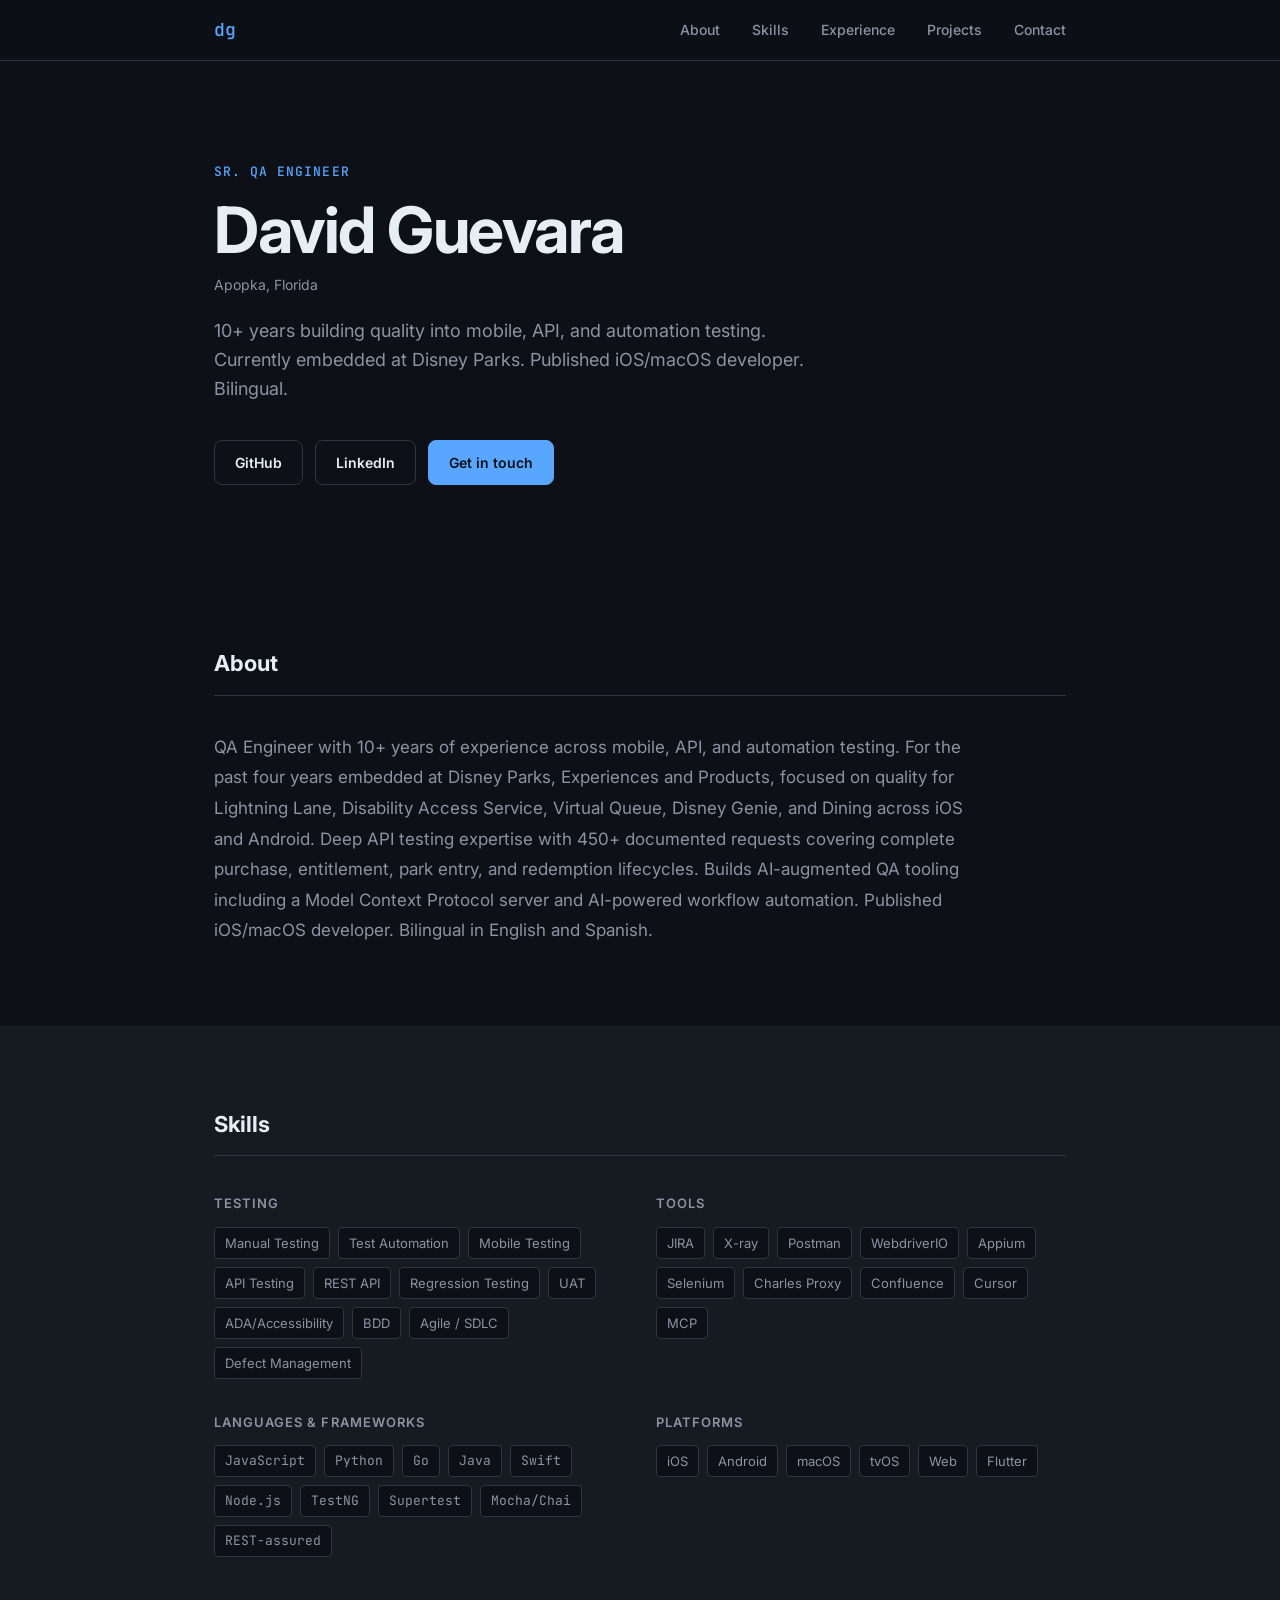
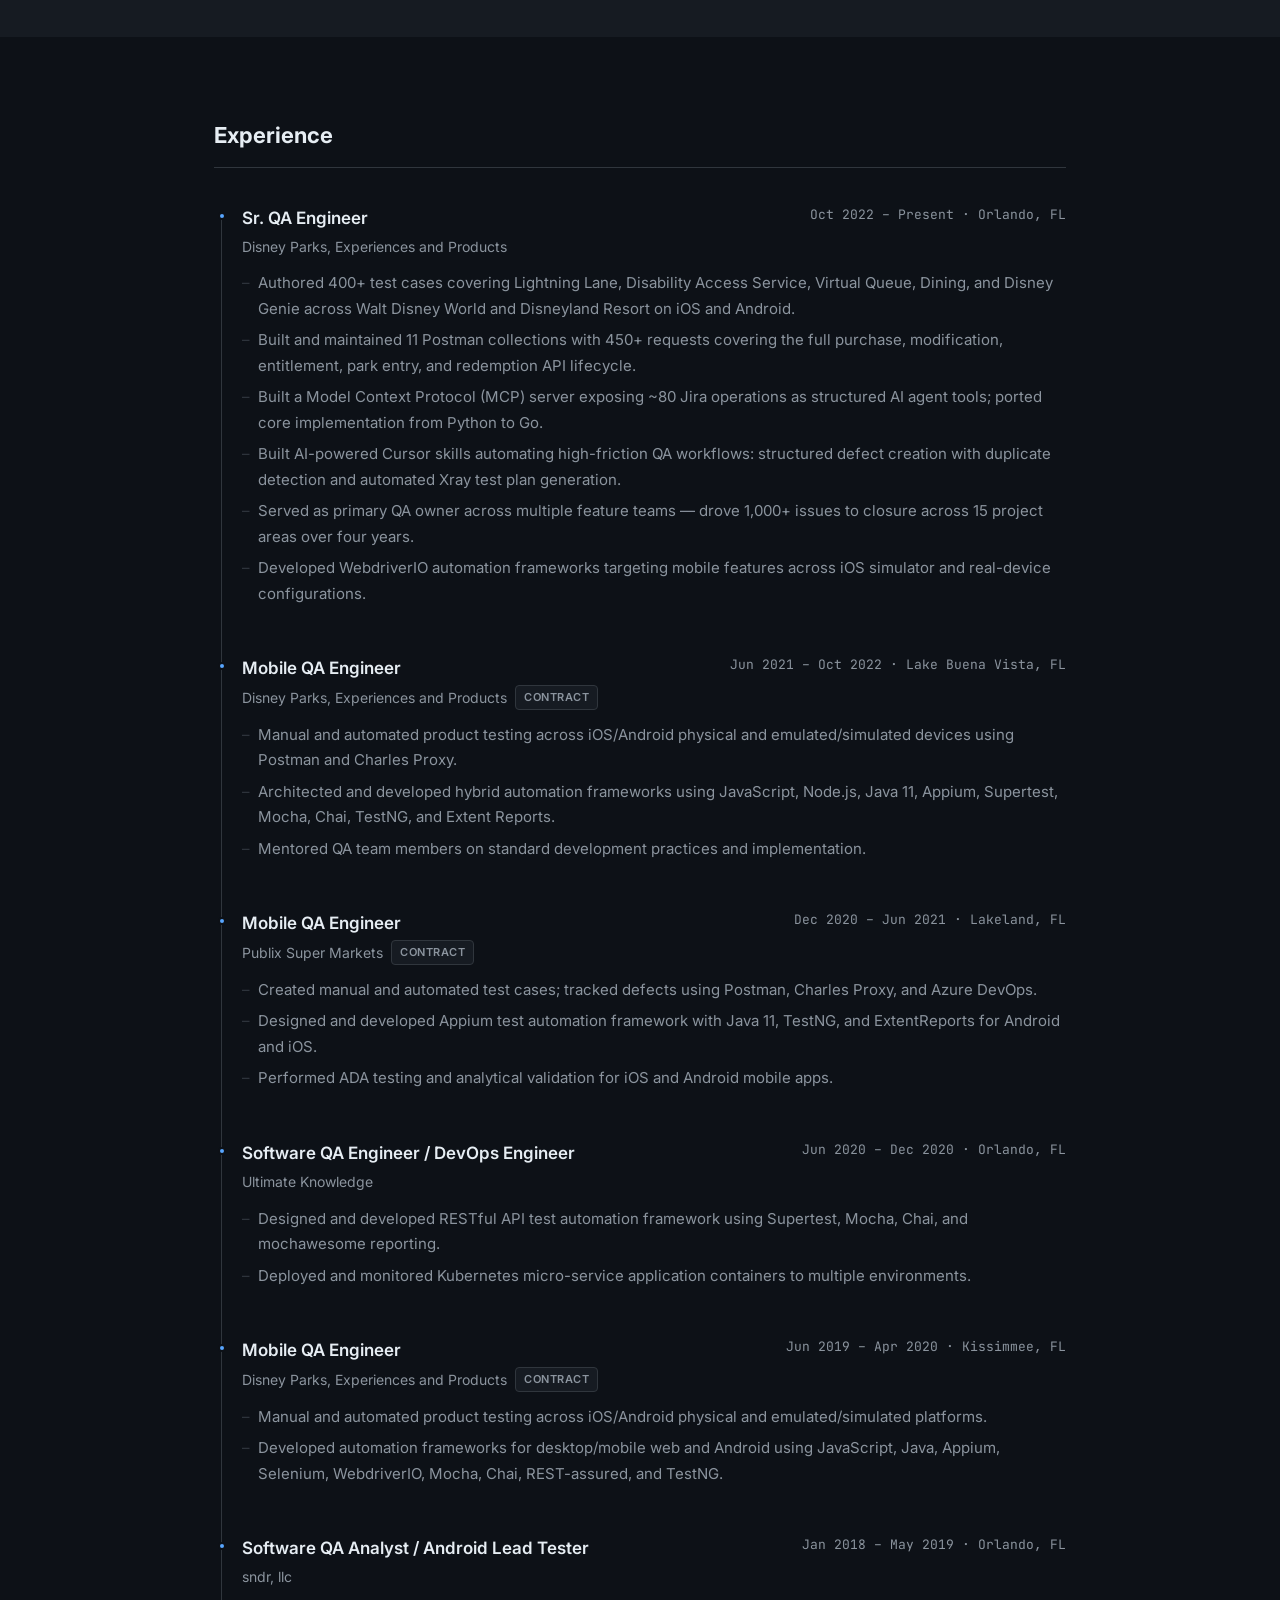
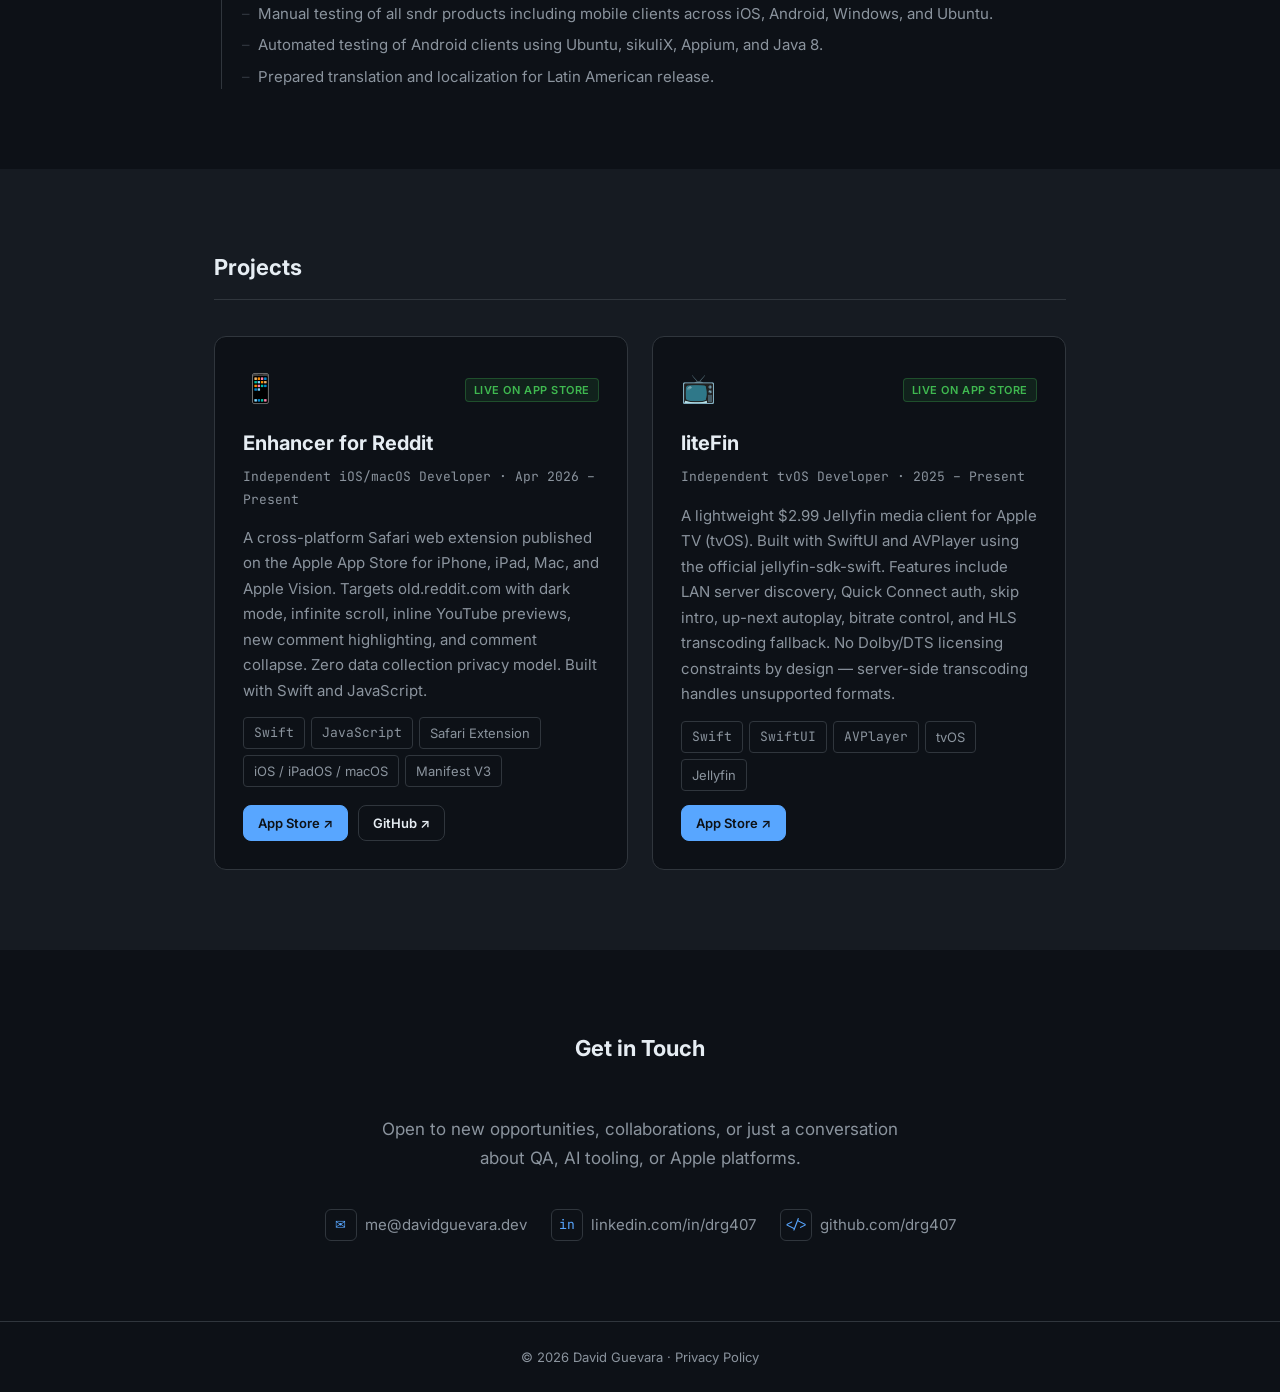
==== index.html @ bcb2e2a1 "Update liteFin to live; add App Store link liteFin approved by Apple — badge changed to green, App S" ====
<!DOCTYPE html>
<html lang="en">
<head>
  <meta charset="UTF-8" />
  <meta name="viewport" content="width=device-width, initial-scale=1.0" />
  <meta name="description" content="David Guevara — Sr. QA Engineer. 10+ years in mobile, API, and automation testing. Orlando, FL." />
  <title>David Guevara</title>
  <link rel="preconnect" href="https://fonts.googleapis.com" />
  <link rel="preconnect" href="https://fonts.gstatic.com" crossorigin />
  <link href="https://fonts.googleapis.com/css2?family=Inter:wght@400;500;600;700&family=JetBrains+Mono:wght@400;500&display=swap" rel="stylesheet" />
  <link rel="icon" type="image/svg+xml" href="favicon.svg" />
  <link rel="stylesheet" href="css/style.css" />
</head>
<body>

<!-- NAV -->
<header class="nav" id="nav">
  <div class="nav-inner container">
    <a href="#hero" class="nav-logo">dg</a>
    <nav class="nav-links" id="nav-links">
      <a href="#about">About</a>
      <a href="#skills">Skills</a>
      <a href="#experience">Experience</a>
      <a href="#projects">Projects</a>
      <a href="#contact">Contact</a>
    </nav>
    <button class="nav-toggle" id="nav-toggle" aria-label="Toggle menu">
      <span></span><span></span><span></span>
    </button>
  </div>
</header>

<!-- HERO -->
<section class="hero" id="hero">
  <div class="container hero-inner">
    <p class="hero-eyebrow mono">Sr. QA Engineer</p>
    <h1 class="hero-name">David Guevara</h1>
    <p class="hero-location">Apopka, Florida</p>
    <p class="hero-tagline">10+ years building quality into mobile, API, and automation testing.<br>Currently embedded at Disney Parks. Published iOS/macOS developer. Bilingual.</p>
    <div class="hero-links">
      <a href="https://github.com/drg407" target="_blank" rel="noopener" class="btn btn-outline">GitHub</a>
      <a href="https://linkedin.com/in/drg407" target="_blank" rel="noopener" class="btn btn-outline">LinkedIn</a>
      <a href="mailto:me@davidguevara.dev" class="btn btn-accent">Get in touch</a>
    </div>
  </div>
</section>

<!-- ABOUT -->
<section class="section" id="about">
  <div class="container">
    <h2 class="section-title">About</h2>
    <p class="about-text">QA Engineer with 10+ years of experience across mobile, API, and automation testing. For the past four years embedded at Disney Parks, Experiences and Products, focused on quality for Lightning Lane, Disability Access Service, Virtual Queue, Disney Genie, and Dining across iOS and Android. Deep API testing expertise with 450+ documented requests covering complete purchase, entitlement, park entry, and redemption lifecycles. Builds AI-augmented QA tooling including a Model Context Protocol server and AI-powered workflow automation. Published iOS/macOS developer. Bilingual in English and Spanish.</p>
  </div>
</section>

<!-- SKILLS -->
<section class="section section-alt" id="skills">
  <div class="container">
    <h2 class="section-title">Skills</h2>
    <div class="skills-grid">

      <div class="skill-group">
        <h3 class="skill-group-title">Testing</h3>
        <div class="tags">
          <span class="tag">Manual Testing</span>
          <span class="tag">Test Automation</span>
          <span class="tag">Mobile Testing</span>
          <span class="tag">API Testing</span>
          <span class="tag">REST API</span>
          <span class="tag">Regression Testing</span>
          <span class="tag">UAT</span>
          <span class="tag">ADA/Accessibility</span>
          <span class="tag">BDD</span>
          <span class="tag">Agile / SDLC</span>
          <span class="tag">Defect Management</span>
        </div>
      </div>

      <div class="skill-group">
        <h3 class="skill-group-title">Tools</h3>
        <div class="tags">
          <span class="tag">JIRA</span>
          <span class="tag">X-ray</span>
          <span class="tag">Postman</span>
          <span class="tag">WebdriverIO</span>
          <span class="tag">Appium</span>
          <span class="tag">Selenium</span>
          <span class="tag">Charles Proxy</span>
          <span class="tag">Confluence</span>
          <span class="tag">Cursor</span>
          <span class="tag">MCP</span>
        </div>
      </div>

      <div class="skill-group">
        <h3 class="skill-group-title">Languages &amp; Frameworks</h3>
        <div class="tags">
          <span class="tag mono">JavaScript</span>
          <span class="tag mono">Python</span>
          <span class="tag mono">Go</span>
          <span class="tag mono">Java</span>
          <span class="tag mono">Swift</span>
          <span class="tag mono">Node.js</span>
          <span class="tag mono">TestNG</span>
          <span class="tag mono">Supertest</span>
          <span class="tag mono">Mocha/Chai</span>
          <span class="tag mono">REST-assured</span>
        </div>
      </div>

      <div class="skill-group">
        <h3 class="skill-group-title">Platforms</h3>
        <div class="tags">
          <span class="tag">iOS</span>
          <span class="tag">Android</span>
          <span class="tag">macOS</span>
          <span class="tag">tvOS</span>
          <span class="tag">Web</span>
          <span class="tag">Flutter</span>
        </div>
      </div>

    </div>
  </div>
</section>

<!-- EXPERIENCE -->
<section class="section" id="experience">
  <div class="container">
    <h2 class="section-title">Experience</h2>
    <div class="timeline">

      <div class="timeline-item">
        <div class="timeline-dot"></div>
        <div class="timeline-content">
          <div class="timeline-header">
            <div>
              <h3 class="job-title">Sr. QA Engineer</h3>
              <p class="job-company">Disney Parks, Experiences and Products</p>
            </div>
            <span class="job-meta">Oct 2022 – Present · Orlando, FL</span>
          </div>
          <ul class="job-bullets">
            <li>Authored 400+ test cases covering Lightning Lane, Disability Access Service, Virtual Queue, Dining, and Disney Genie across Walt Disney World and Disneyland Resort on iOS and Android.</li>
            <li>Built and maintained 11 Postman collections with 450+ requests covering the full purchase, modification, entitlement, park entry, and redemption API lifecycle.</li>
            <li>Built a Model Context Protocol (MCP) server exposing ~80 Jira operations as structured AI agent tools; ported core implementation from Python to Go.</li>
            <li>Built AI-powered Cursor skills automating high-friction QA workflows: structured defect creation with duplicate detection and automated Xray test plan generation.</li>
            <li>Served as primary QA owner across multiple feature teams — drove 1,000+ issues to closure across 15 project areas over four years.</li>
            <li>Developed WebdriverIO automation frameworks targeting mobile features across iOS simulator and real-device configurations.</li>
          </ul>
        </div>
      </div>

      <div class="timeline-item">
        <div class="timeline-dot"></div>
        <div class="timeline-content">
          <div class="timeline-header">
            <div>
              <h3 class="job-title">Mobile QA Engineer</h3>
              <p class="job-company">Disney Parks, Experiences and Products <span class="badge">Contract</span></p>
            </div>
            <span class="job-meta">Jun 2021 – Oct 2022 · Lake Buena Vista, FL</span>
          </div>
          <ul class="job-bullets">
            <li>Manual and automated product testing across iOS/Android physical and emulated/simulated devices using Postman and Charles Proxy.</li>
            <li>Architected and developed hybrid automation frameworks using JavaScript, Node.js, Java 11, Appium, Supertest, Mocha, Chai, TestNG, and Extent Reports.</li>
            <li>Mentored QA team members on standard development practices and implementation.</li>
          </ul>
        </div>
      </div>

      <div class="timeline-item">
        <div class="timeline-dot"></div>
        <div class="timeline-content">
          <div class="timeline-header">
            <div>
              <h3 class="job-title">Mobile QA Engineer</h3>
              <p class="job-company">Publix Super Markets <span class="badge">Contract</span></p>
            </div>
            <span class="job-meta">Dec 2020 – Jun 2021 · Lakeland, FL</span>
          </div>
          <ul class="job-bullets">
            <li>Created manual and automated test cases; tracked defects using Postman, Charles Proxy, and Azure DevOps.</li>
            <li>Designed and developed Appium test automation framework with Java 11, TestNG, and ExtentReports for Android and iOS.</li>
            <li>Performed ADA testing and analytical validation for iOS and Android mobile apps.</li>
          </ul>
        </div>
      </div>

      <div class="timeline-item">
        <div class="timeline-dot"></div>
        <div class="timeline-content">
          <div class="timeline-header">
            <div>
              <h3 class="job-title">Software QA Engineer / DevOps Engineer</h3>
              <p class="job-company">Ultimate Knowledge</p>
            </div>
            <span class="job-meta">Jun 2020 – Dec 2020 · Orlando, FL</span>
          </div>
          <ul class="job-bullets">
            <li>Designed and developed RESTful API test automation framework using Supertest, Mocha, Chai, and mochawesome reporting.</li>
            <li>Deployed and monitored Kubernetes micro-service application containers to multiple environments.</li>
          </ul>
        </div>
      </div>

      <div class="timeline-item">
        <div class="timeline-dot"></div>
        <div class="timeline-content">
          <div class="timeline-header">
            <div>
              <h3 class="job-title">Mobile QA Engineer</h3>
              <p class="job-company">Disney Parks, Experiences and Products <span class="badge">Contract</span></p>
            </div>
            <span class="job-meta">Jun 2019 – Apr 2020 · Kissimmee, FL</span>
          </div>
          <ul class="job-bullets">
            <li>Manual and automated product testing across iOS/Android physical and emulated/simulated platforms.</li>
            <li>Developed automation frameworks for desktop/mobile web and Android using JavaScript, Java, Appium, Selenium, WebdriverIO, Mocha, Chai, REST-assured, and TestNG.</li>
          </ul>
        </div>
      </div>

      <div class="timeline-item">
        <div class="timeline-dot"></div>
        <div class="timeline-content">
          <div class="timeline-header">
            <div>
              <h3 class="job-title">Software QA Analyst / Android Lead Tester</h3>
              <p class="job-company">sndr, llc</p>
            </div>
            <span class="job-meta">Jan 2018 – May 2019 · Orlando, FL</span>
          </div>
          <ul class="job-bullets">
            <li>Manual testing of all sndr products including mobile clients across iOS, Android, Windows, and Ubuntu.</li>
            <li>Automated testing of Android clients using Ubuntu, sikuliX, Appium, and Java 8.</li>
            <li>Prepared translation and localization for Latin American release.</li>
          </ul>
        </div>
      </div>

    </div>
  </div>
</section>

<!-- PROJECTS -->
<section class="section section-alt" id="projects">
  <div class="container">
    <h2 class="section-title">Projects</h2>
    <div class="projects-grid">

      <div class="project-card">
        <div class="project-card-header">
          <div class="project-icon">📱</div>
          <div class="project-badges">
            <span class="badge badge-green">Live on App Store</span>
          </div>
        </div>
        <h3 class="project-title">Enhancer for Reddit</h3>
        <p class="project-subtitle">Independent iOS/macOS Developer · Apr 2026 – Present</p>
        <p class="project-desc">A cross-platform Safari web extension published on the Apple App Store for iPhone, iPad, Mac, and Apple Vision. Targets old.reddit.com with dark mode, infinite scroll, inline YouTube previews, new comment highlighting, and comment collapse. Zero data collection privacy model. Built with Swift and JavaScript.</p>
        <div class="project-tags">
          <span class="tag mono">Swift</span>
          <span class="tag mono">JavaScript</span>
          <span class="tag">Safari Extension</span>
          <span class="tag">iOS / iPadOS / macOS</span>
          <span class="tag">Manifest V3</span>
        </div>
        <div class="project-links">
          <a href="https://apps.apple.com/us/app/enhancer-for-reddit/id6763678868" target="_blank" rel="noopener" class="btn btn-sm btn-accent">App Store ↗</a>
          <a href="https://github.com/drg407" target="_blank" rel="noopener" class="btn btn-sm btn-outline">GitHub ↗</a>
        </div>
      </div>

      <div class="project-card">
        <div class="project-card-header">
          <div class="project-icon">📺</div>
          <div class="project-badges">
            <span class="badge badge-green">Live on App Store</span>
          </div>
        </div>
        <h3 class="project-title">liteFin</h3>
        <p class="project-subtitle">Independent tvOS Developer · 2025 – Present</p>
        <p class="project-desc">A lightweight $2.99 Jellyfin media client for Apple TV (tvOS). Built with SwiftUI and AVPlayer using the official jellyfin-sdk-swift. Features include LAN server discovery, Quick Connect auth, skip intro, up-next autoplay, bitrate control, and HLS transcoding fallback. No Dolby/DTS licensing constraints by design — server-side transcoding handles unsupported formats.</p>
        <div class="project-tags">
          <span class="tag mono">Swift</span>
          <span class="tag mono">SwiftUI</span>
          <span class="tag mono">AVPlayer</span>
          <span class="tag">tvOS</span>
          <span class="tag">Jellyfin</span>
        </div>
        <div class="project-links">
          <a href="https://apps.apple.com/app/litefin/id6777851924" target="_blank" rel="noopener" class="btn btn-sm btn-accent">App Store ↗</a>
        </div>
      </div>

    </div>
  </div>
</section>

<!-- CONTACT -->
<section class="section" id="contact">
  <div class="container contact-inner">
    <h2 class="section-title">Get in Touch</h2>
    <p class="contact-text">Open to new opportunities, collaborations, or just a conversation about QA, AI tooling, or Apple platforms.</p>
    <div class="contact-links">
      <a href="mailto:me@davidguevara.dev" class="contact-link">
        <span class="contact-icon">✉</span> me@davidguevara.dev
      </a>
      <a href="https://linkedin.com/in/drg407" target="_blank" rel="noopener" class="contact-link">
        <span class="contact-icon">in</span> linkedin.com/in/drg407
      </a>
      <a href="https://github.com/drg407" target="_blank" rel="noopener" class="contact-link">
        <span class="contact-icon">&lt;/&gt;</span> github.com/drg407
      </a>
    </div>
  </div>
</section>

<!-- FOOTER -->
<footer class="footer">
  <div class="container">
    <p class="footer-text">© 2026 David Guevara · <a href="/enhancerforreddit/privacy/">Privacy Policy</a></p>
  </div>
</footer>

<script src="js/main.js"></script>
</body>
</html>
---- css/style.css ----
*, *::before, *::after { box-sizing: border-box; margin: 0; padding: 0; }

:root {
  --bg: #0d1117;
  --surface: #161b22;
  --border: #30363d;
  --text: #e6edf3;
  --text-muted: #8b949e;
  --accent: #58a6ff;
  --accent-green: #3fb950;
  --accent-yellow: #d29922;
  --radius: 8px;
  --max-w: 900px;
}

html { scroll-behavior: smooth; }

body {
  background: var(--bg);
  color: var(--text);
  font-family: 'Inter', system-ui, sans-serif;
  font-size: 16px;
  line-height: 1.7;
  -webkit-font-smoothing: antialiased;
}

.mono { font-family: 'JetBrains Mono', ui-monospace, monospace; }

.container {
  max-width: var(--max-w);
  margin: 0 auto;
  padding: 0 24px;
}

/* NAV */
.nav {
  position: sticky;
  top: 0;
  z-index: 100;
  background: rgba(13, 17, 23, 0.85);
  backdrop-filter: blur(12px);
  -webkit-backdrop-filter: blur(12px);
  border-bottom: 1px solid var(--border);
}
.nav-inner {
  display: flex;
  align-items: center;
  justify-content: space-between;
  height: 60px;
}
.nav-logo {
  font-family: 'JetBrains Mono', monospace;
  font-size: 18px;
  font-weight: 500;
  color: var(--accent);
  text-decoration: none;
  letter-spacing: -0.5px;
}
.nav-links {
  display: flex;
  gap: 32px;
}
.nav-links a {
  color: var(--text-muted);
  text-decoration: none;
  font-size: 14px;
  font-weight: 500;
  transition: color 0.2s;
}
.nav-links a:hover,
.nav-links a.active { color: var(--text); }
.nav-toggle {
  display: none;
  flex-direction: column;
  gap: 5px;
  background: none;
  border: none;
  cursor: pointer;
  padding: 4px;
}
.nav-toggle span {
  display: block;
  width: 22px;
  height: 2px;
  background: var(--text-muted);
  border-radius: 2px;
  transition: background 0.2s;
}
.nav-toggle:hover span { background: var(--text); }

/* HERO */
.hero { padding: 100px 0 80px; }
.hero-eyebrow {
  font-size: 13px;
  color: var(--accent);
  font-weight: 500;
  letter-spacing: 0.08em;
  text-transform: uppercase;
  margin-bottom: 12px;
}
.hero-name {
  font-size: clamp(40px, 7vw, 64px);
  font-weight: 700;
  line-height: 1.1;
  letter-spacing: -1.5px;
  color: var(--text);
  margin-bottom: 8px;
}
.hero-location {
  font-size: 14px;
  color: var(--text-muted);
  margin-bottom: 20px;
}
.hero-tagline {
  font-size: 18px;
  color: var(--text-muted);
  max-width: 600px;
  margin-bottom: 36px;
  line-height: 1.6;
}
.hero-links {
  display: flex;
  gap: 12px;
  flex-wrap: wrap;
}

/* BUTTONS */
.btn {
  display: inline-block;
  padding: 10px 20px;
  border-radius: var(--radius);
  font-size: 14px;
  font-weight: 600;
  text-decoration: none;
  cursor: pointer;
  transition: all 0.2s;
  border: 1px solid transparent;
}
.btn-outline {
  border-color: var(--border);
  color: var(--text);
  background: transparent;
}
.btn-outline:hover {
  border-color: var(--text-muted);
  background: var(--surface);
}
.btn-accent {
  background: var(--accent);
  color: #0d1117;
  border-color: var(--accent);
}
.btn-accent:hover { opacity: 0.85; }
.btn-sm { padding: 6px 14px; font-size: 13px; }
.btn-disabled {
  border-color: var(--border);
  color: var(--text-muted);
  background: transparent;
  cursor: default;
  opacity: 0.6;
}

/* SECTIONS */
.section { padding: 80px 0; }
.section-alt { background: var(--surface); }
.section-title {
  font-size: 22px;
  font-weight: 700;
  color: var(--text);
  margin-bottom: 36px;
  padding-bottom: 12px;
  border-bottom: 1px solid var(--border);
}

/* ABOUT */
.about-text {
  font-size: 17px;
  color: var(--text-muted);
  max-width: 760px;
  line-height: 1.8;
}

/* SKILLS */
.skills-grid {
  display: grid;
  grid-template-columns: repeat(auto-fit, minmax(280px, 1fr));
  gap: 32px;
}
.skill-group-title {
  font-size: 13px;
  font-weight: 600;
  color: var(--text-muted);
  text-transform: uppercase;
  letter-spacing: 0.08em;
  margin-bottom: 12px;
}
.tags { display: flex; flex-wrap: wrap; gap: 8px; }
.tag {
  display: inline-block;
  padding: 4px 10px;
  border-radius: 4px;
  background: var(--surface);
  border: 1px solid var(--border);
  color: var(--text-muted);
  font-size: 13px;
}
.section-alt .tag { background: var(--bg); }

/* TIMELINE */
.timeline {
  position: relative;
  padding-left: 28px;
}
.timeline::before {
  content: '';
  position: absolute;
  left: 7px;
  top: 8px;
  bottom: 0;
  width: 1px;
  background: var(--border);
}
.timeline-item {
  position: relative;
  padding-bottom: 48px;
}
.timeline-item:last-child { padding-bottom: 0; }
.timeline-dot {
  position: absolute;
  left: -24px;
  top: 8px;
  width: 8px;
  height: 8px;
  border-radius: 50%;
  background: var(--accent);
  border: 2px solid var(--bg);
}
.timeline-header {
  display: flex;
  justify-content: space-between;
  align-items: flex-start;
  gap: 16px;
  margin-bottom: 12px;
  flex-wrap: wrap;
}
.job-title {
  font-size: 17px;
  font-weight: 600;
  color: var(--text);
  margin-bottom: 2px;
}
.job-company {
  font-size: 14px;
  color: var(--text-muted);
  display: flex;
  align-items: center;
  gap: 8px;
  flex-wrap: wrap;
}
.job-meta {
  font-size: 13px;
  color: var(--text-muted);
  white-space: nowrap;
  font-family: 'JetBrains Mono', monospace;
  flex-shrink: 0;
}
.job-bullets {
  list-style: none;
  padding: 0;
  display: flex;
  flex-direction: column;
  gap: 6px;
}
.job-bullets li {
  font-size: 15px;
  color: var(--text-muted);
  padding-left: 16px;
  position: relative;
}
.job-bullets li::before {
  content: '–';
  position: absolute;
  left: 0;
  color: var(--border);
}

/* BADGE */
.badge {
  display: inline-block;
  padding: 2px 8px;
  border-radius: 4px;
  font-size: 11px;
  font-weight: 600;
  text-transform: uppercase;
  letter-spacing: 0.05em;
  background: var(--surface);
  border: 1px solid var(--border);
  color: var(--text-muted);
}
.badge-green {
  background: rgba(63, 185, 80, 0.1);
  border-color: rgba(63, 185, 80, 0.3);
  color: var(--accent-green);
}
.badge-yellow {
  background: rgba(210, 153, 34, 0.1);
  border-color: rgba(210, 153, 34, 0.3);
  color: var(--accent-yellow);
}

/* PROJECTS */
.projects-grid {
  display: grid;
  grid-template-columns: repeat(auto-fit, minmax(340px, 1fr));
  gap: 24px;
}
.project-card {
  background: var(--bg);
  border: 1px solid var(--border);
  border-radius: 12px;
  padding: 28px;
  display: flex;
  flex-direction: column;
  gap: 14px;
  transition: border-color 0.2s;
}
.project-card:hover { border-color: var(--accent); }
.project-card-header {
  display: flex;
  align-items: center;
  justify-content: space-between;
}
.project-icon { font-size: 28px; }
.project-title {
  font-size: 20px;
  font-weight: 700;
  color: var(--text);
}
.project-subtitle {
  font-size: 13px;
  color: var(--text-muted);
  font-family: 'JetBrains Mono', monospace;
  margin-top: -8px;
}
.project-desc {
  font-size: 15px;
  color: var(--text-muted);
  line-height: 1.7;
}
.project-tags { display: flex; flex-wrap: wrap; gap: 6px; }
.project-links { display: flex; gap: 10px; margin-top: auto; }

/* CONTACT */
.contact-inner { text-align: center; }
.contact-inner .section-title { border-bottom: none; }
.contact-text {
  font-size: 17px;
  color: var(--text-muted);
  max-width: 520px;
  margin: 0 auto 36px;
}
.contact-links {
  display: flex;
  flex-wrap: wrap;
  justify-content: center;
  gap: 24px;
}
.contact-link {
  display: flex;
  align-items: center;
  gap: 8px;
  font-size: 15px;
  color: var(--text-muted);
  text-decoration: none;
  transition: color 0.2s;
}
.contact-link:hover { color: var(--text); }
.contact-icon {
  display: inline-flex;
  align-items: center;
  justify-content: center;
  width: 32px;
  height: 32px;
  border-radius: 6px;
  border: 1px solid var(--border);
  font-size: 13px;
  font-family: 'JetBrains Mono', monospace;
  color: var(--accent);
}

/* FOOTER */
.footer {
  padding: 24px 0;
  border-top: 1px solid var(--border);
}
.footer-text {
  font-size: 13px;
  color: var(--text-muted);
  text-align: center;
}
.footer-text a {
  color: var(--text-muted);
  text-decoration: none;
}
.footer-text a:hover { color: var(--text); }

/* RESPONSIVE */
@media (max-width: 640px) {
  .nav-links { display: none; }
  .nav-links.open {
    display: flex;
    flex-direction: column;
    position: absolute;
    top: 60px;
    left: 0;
    right: 0;
    background: var(--surface);
    border-bottom: 1px solid var(--border);
    padding: 20px 24px;
    gap: 20px;
  }
  .nav-toggle { display: flex; }
  .hero { padding: 60px 0 50px; }
  .hero-tagline { font-size: 16px; }
  .timeline-header { flex-direction: column; gap: 4px; }
  .job-meta { white-space: normal; }
  .projects-grid { grid-template-columns: 1fr; }
  .skills-grid { grid-template-columns: 1fr; }
}
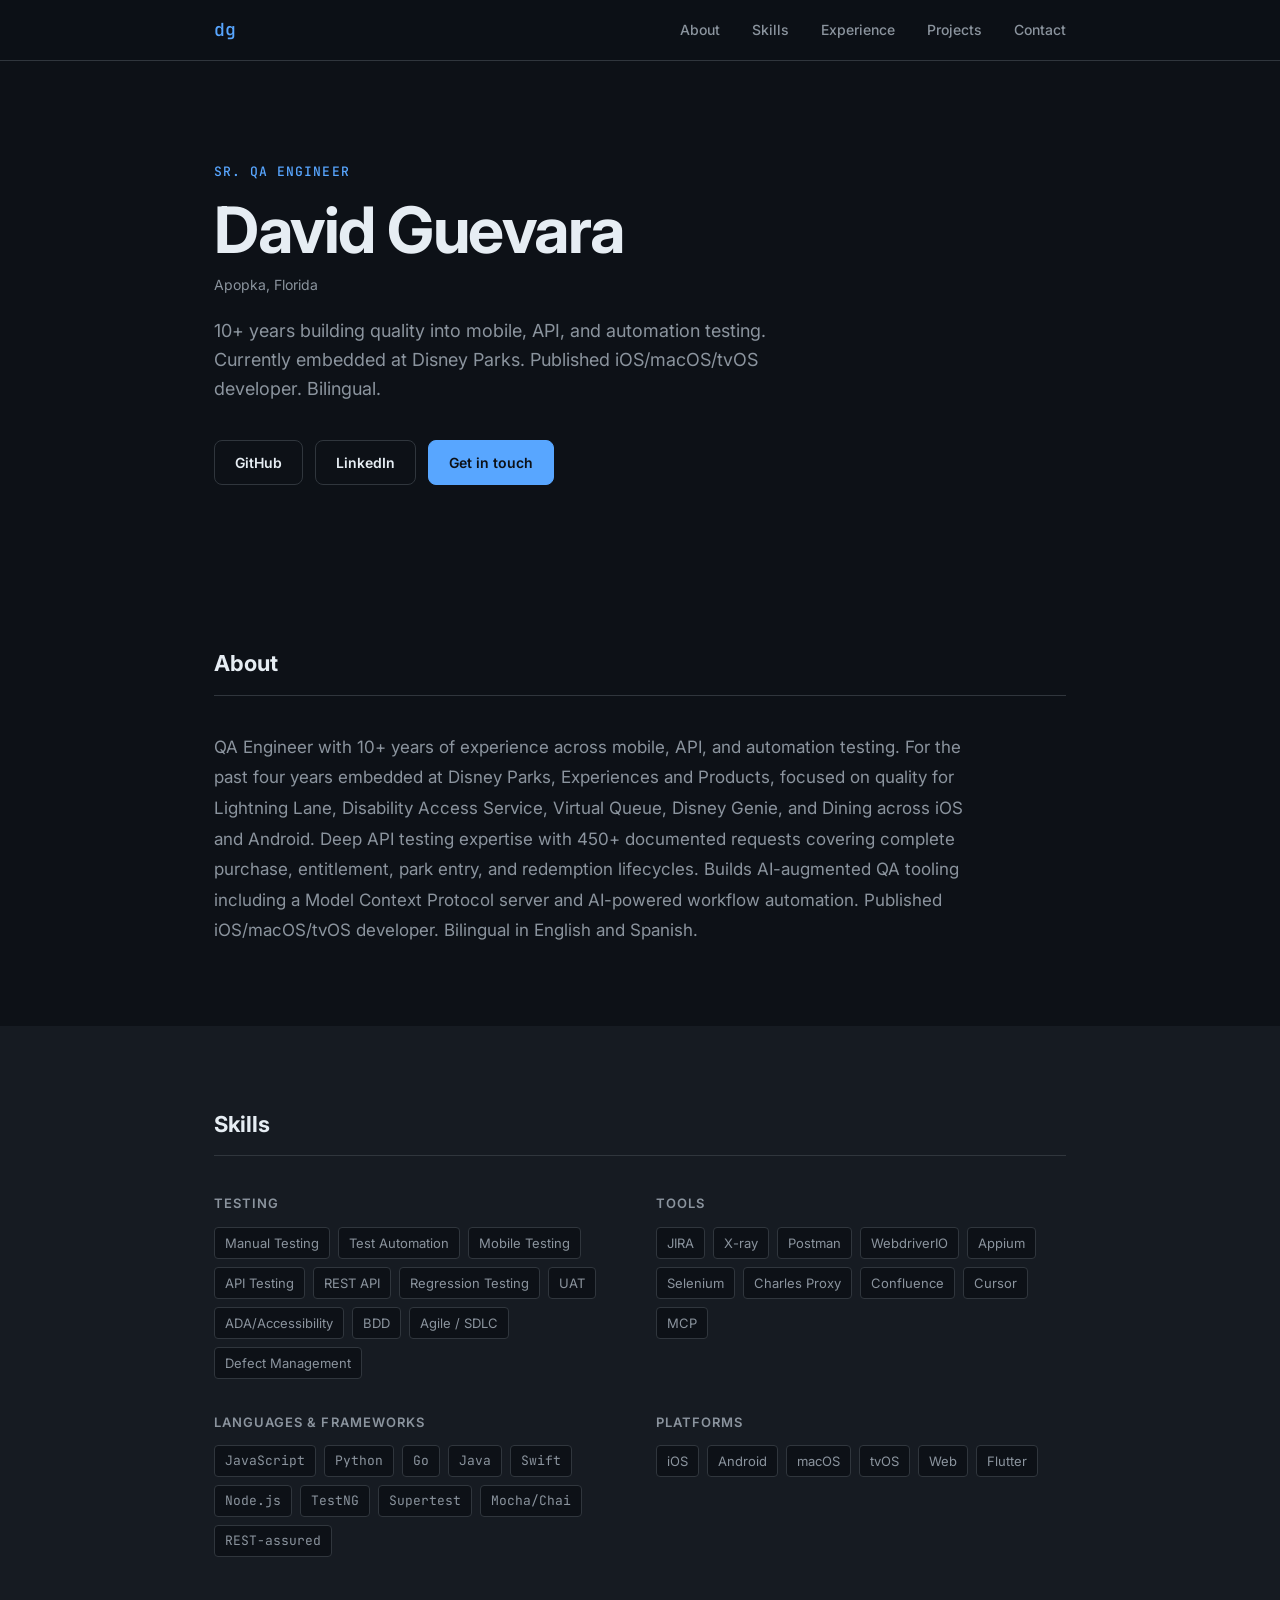
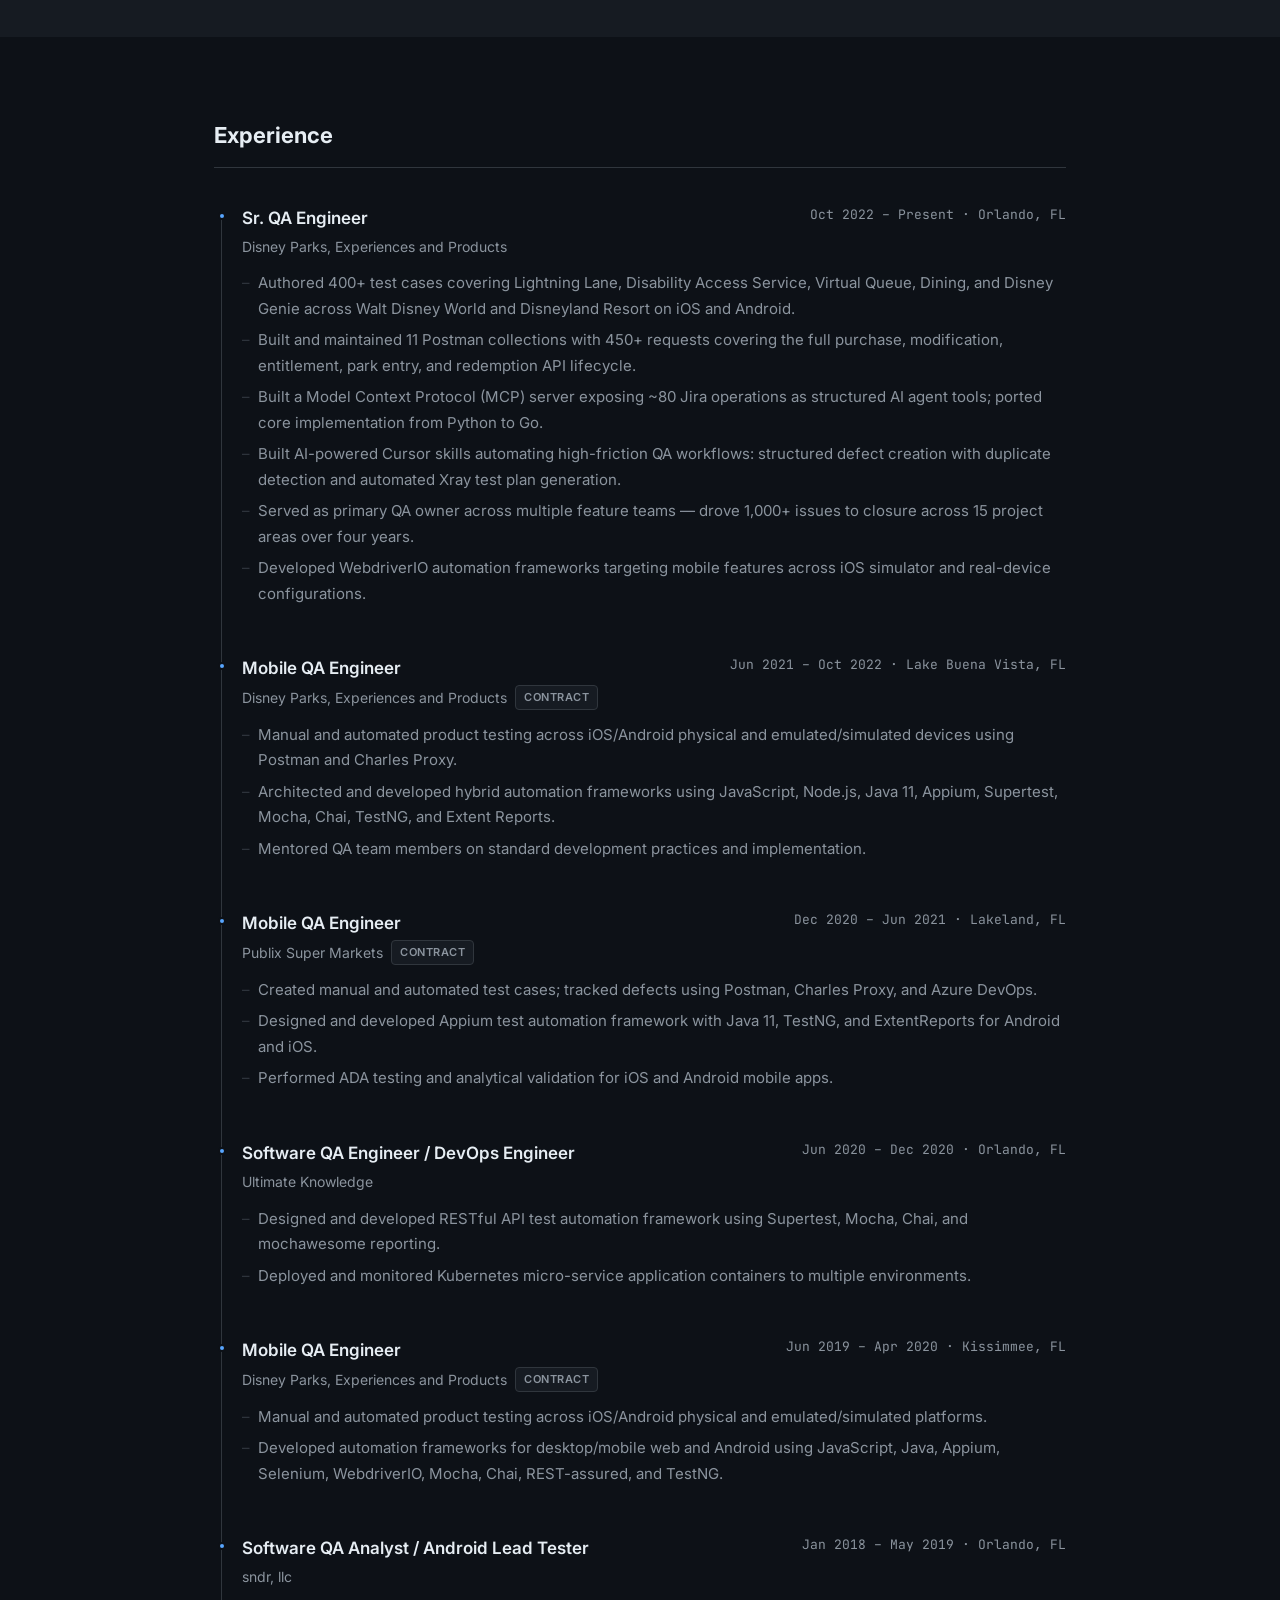
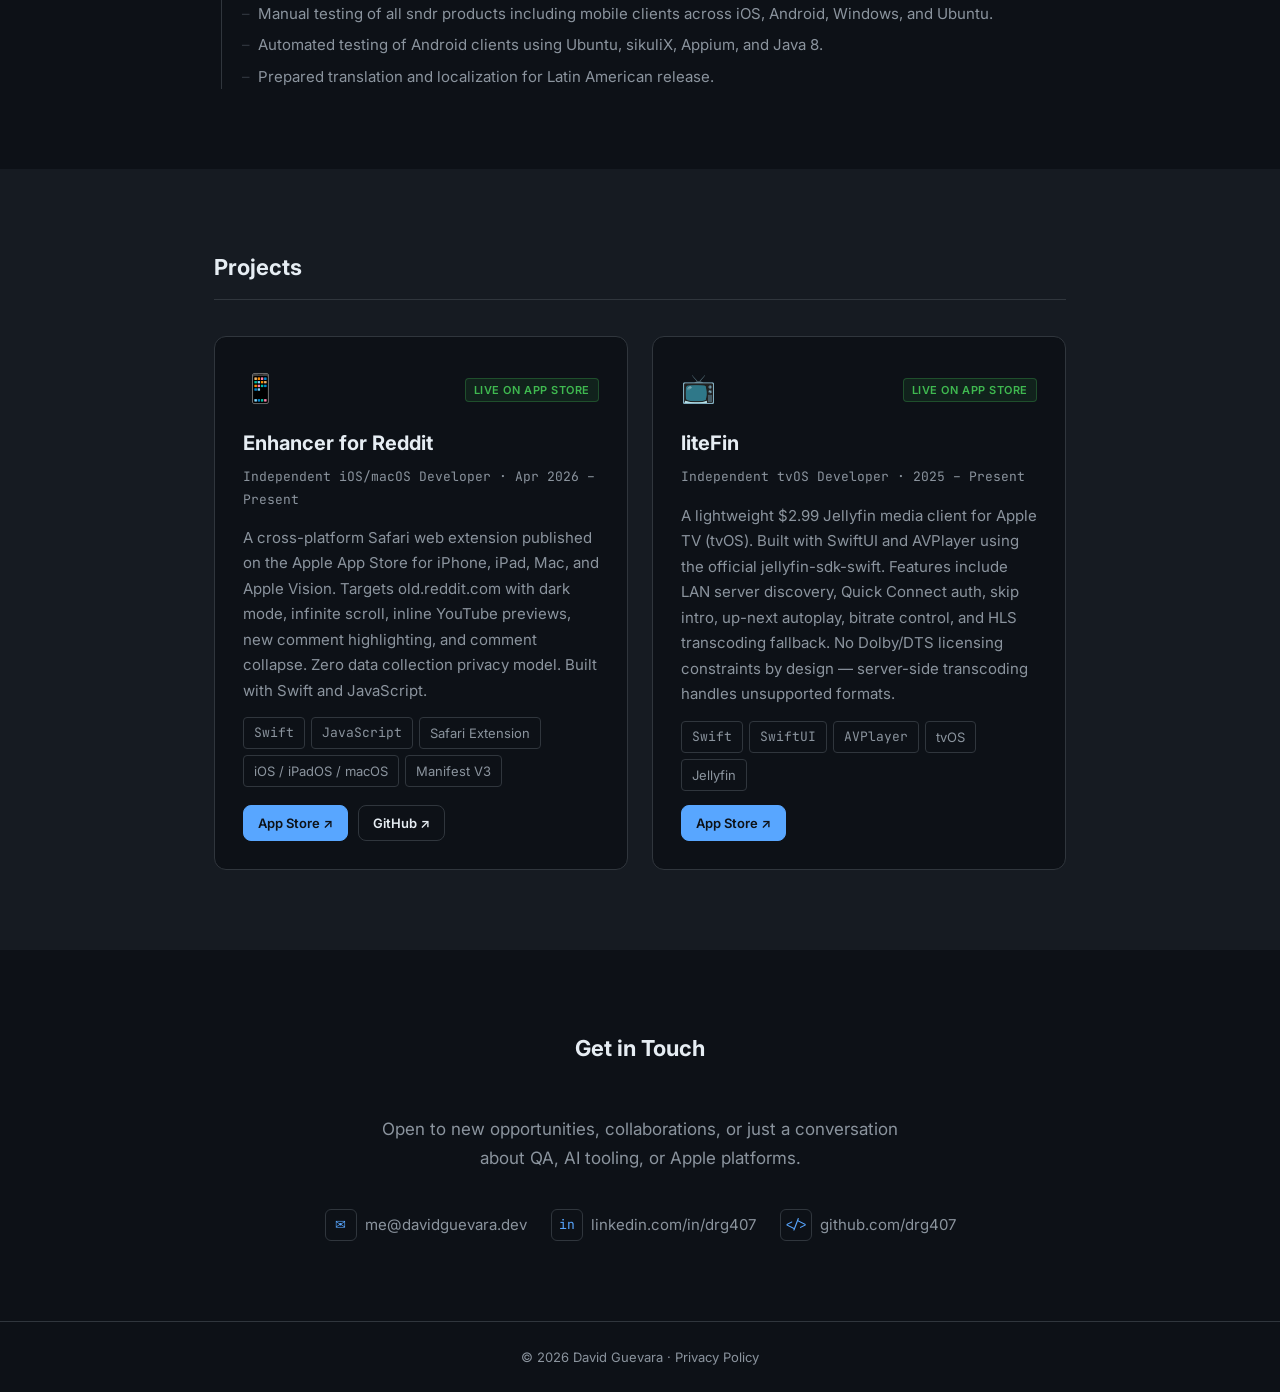
==== commit 21ba79e1: "Add tvOS to published platforms blurb Co-Authored-By: Claude Sonnet 4.6 <noreply@anthropic.com>" ====
--- a/index.html
+++ b/index.html
@@ -36,7 +36,7 @@
     <p class="hero-eyebrow mono">Sr. QA Engineer</p>
     <h1 class="hero-name">David Guevara</h1>
     <p class="hero-location">Apopka, Florida</p>
-    <p class="hero-tagline">10+ years building quality into mobile, API, and automation testing.<br>Currently embedded at Disney Parks. Published iOS/macOS developer. Bilingual.</p>
+    <p class="hero-tagline">10+ years building quality into mobile, API, and automation testing.<br>Currently embedded at Disney Parks. Published iOS/macOS/tvOS developer. Bilingual.</p>
     <div class="hero-links">
       <a href="https://github.com/drg407" target="_blank" rel="noopener" class="btn btn-outline">GitHub</a>
       <a href="https://linkedin.com/in/drg407" target="_blank" rel="noopener" class="btn btn-outline">LinkedIn</a>
@@ -49,7 +49,7 @@
 <section class="section" id="about">
   <div class="container">
     <h2 class="section-title">About</h2>
-    <p class="about-text">QA Engineer with 10+ years of experience across mobile, API, and automation testing. For the past four years embedded at Disney Parks, Experiences and Products, focused on quality for Lightning Lane, Disability Access Service, Virtual Queue, Disney Genie, and Dining across iOS and Android. Deep API testing expertise with 450+ documented requests covering complete purchase, entitlement, park entry, and redemption lifecycles. Builds AI-augmented QA tooling including a Model Context Protocol server and AI-powered workflow automation. Published iOS/macOS developer. Bilingual in English and Spanish.</p>
+    <p class="about-text">QA Engineer with 10+ years of experience across mobile, API, and automation testing. For the past four years embedded at Disney Parks, Experiences and Products, focused on quality for Lightning Lane, Disability Access Service, Virtual Queue, Disney Genie, and Dining across iOS and Android. Deep API testing expertise with 450+ documented requests covering complete purchase, entitlement, park entry, and redemption lifecycles. Builds AI-augmented QA tooling including a Model Context Protocol server and AI-powered workflow automation. Published iOS/macOS/tvOS developer. Bilingual in English and Spanish.</p>
   </div>
 </section>
 
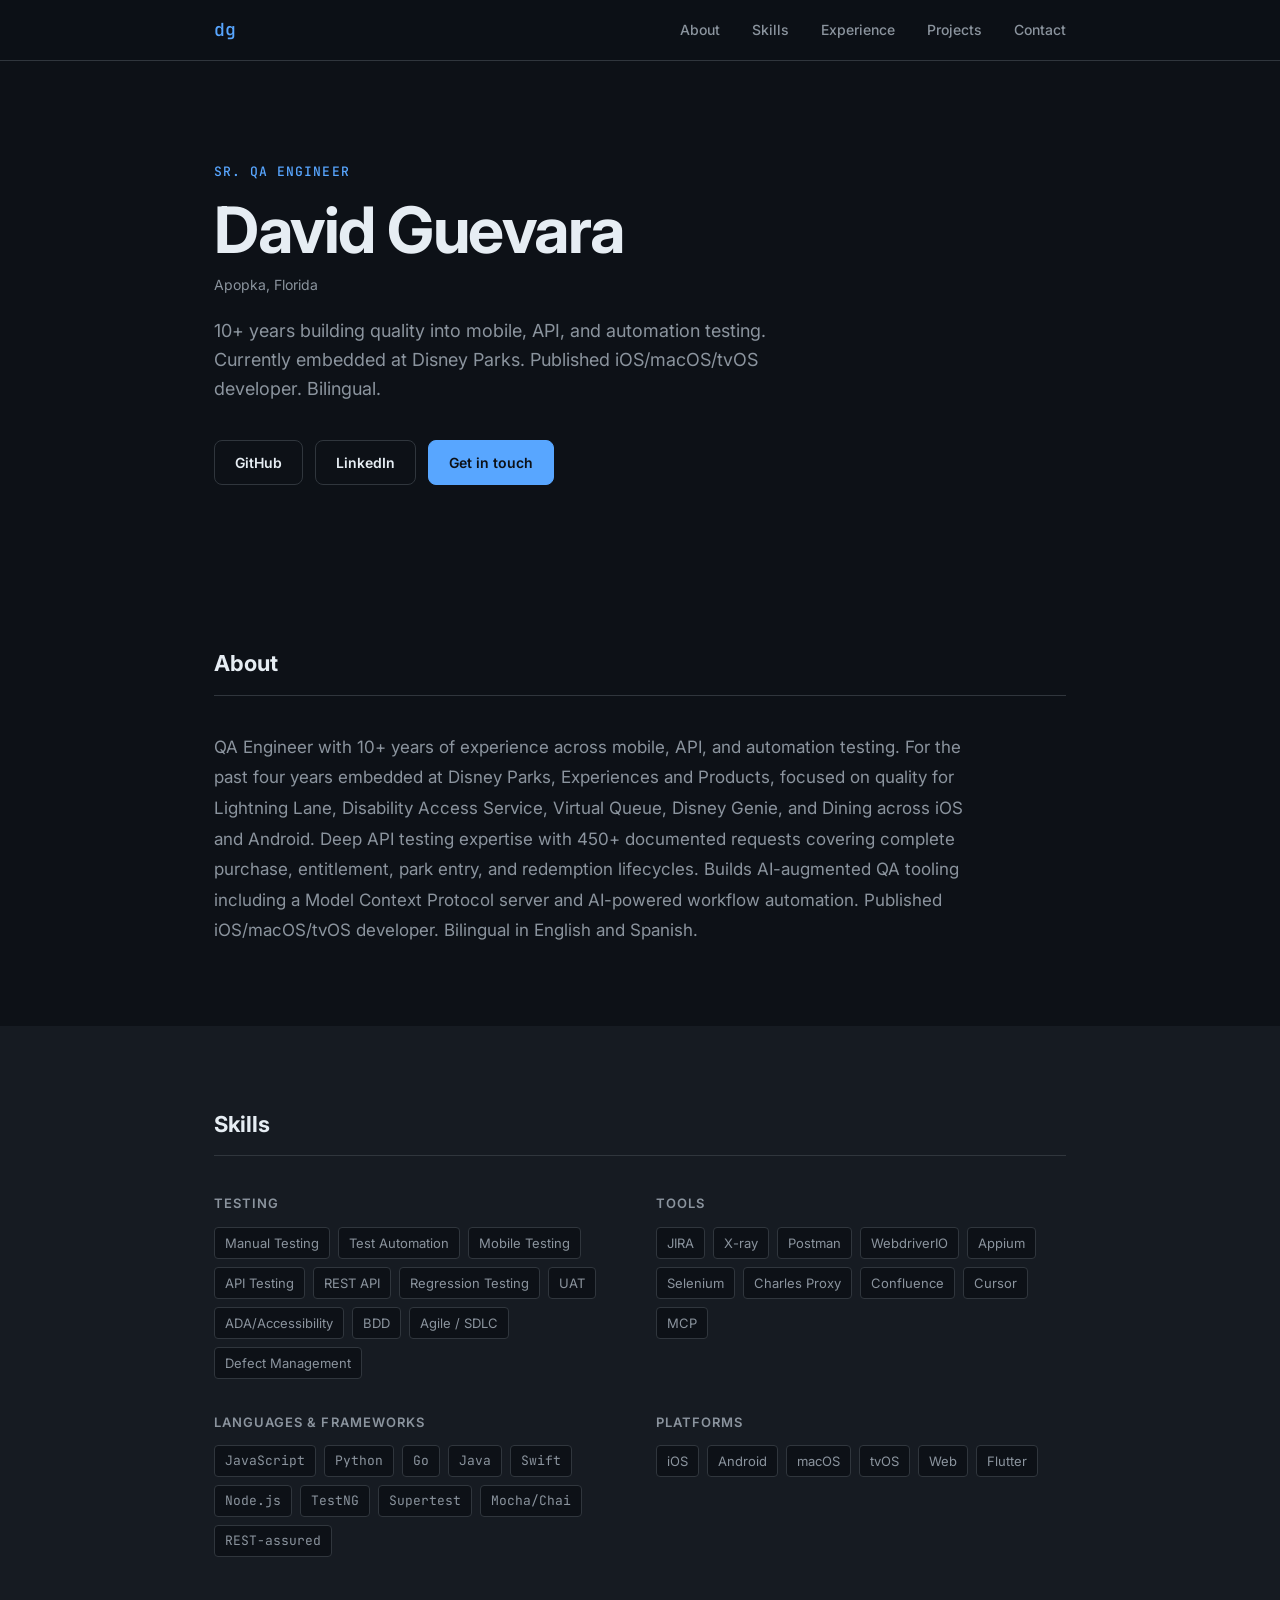
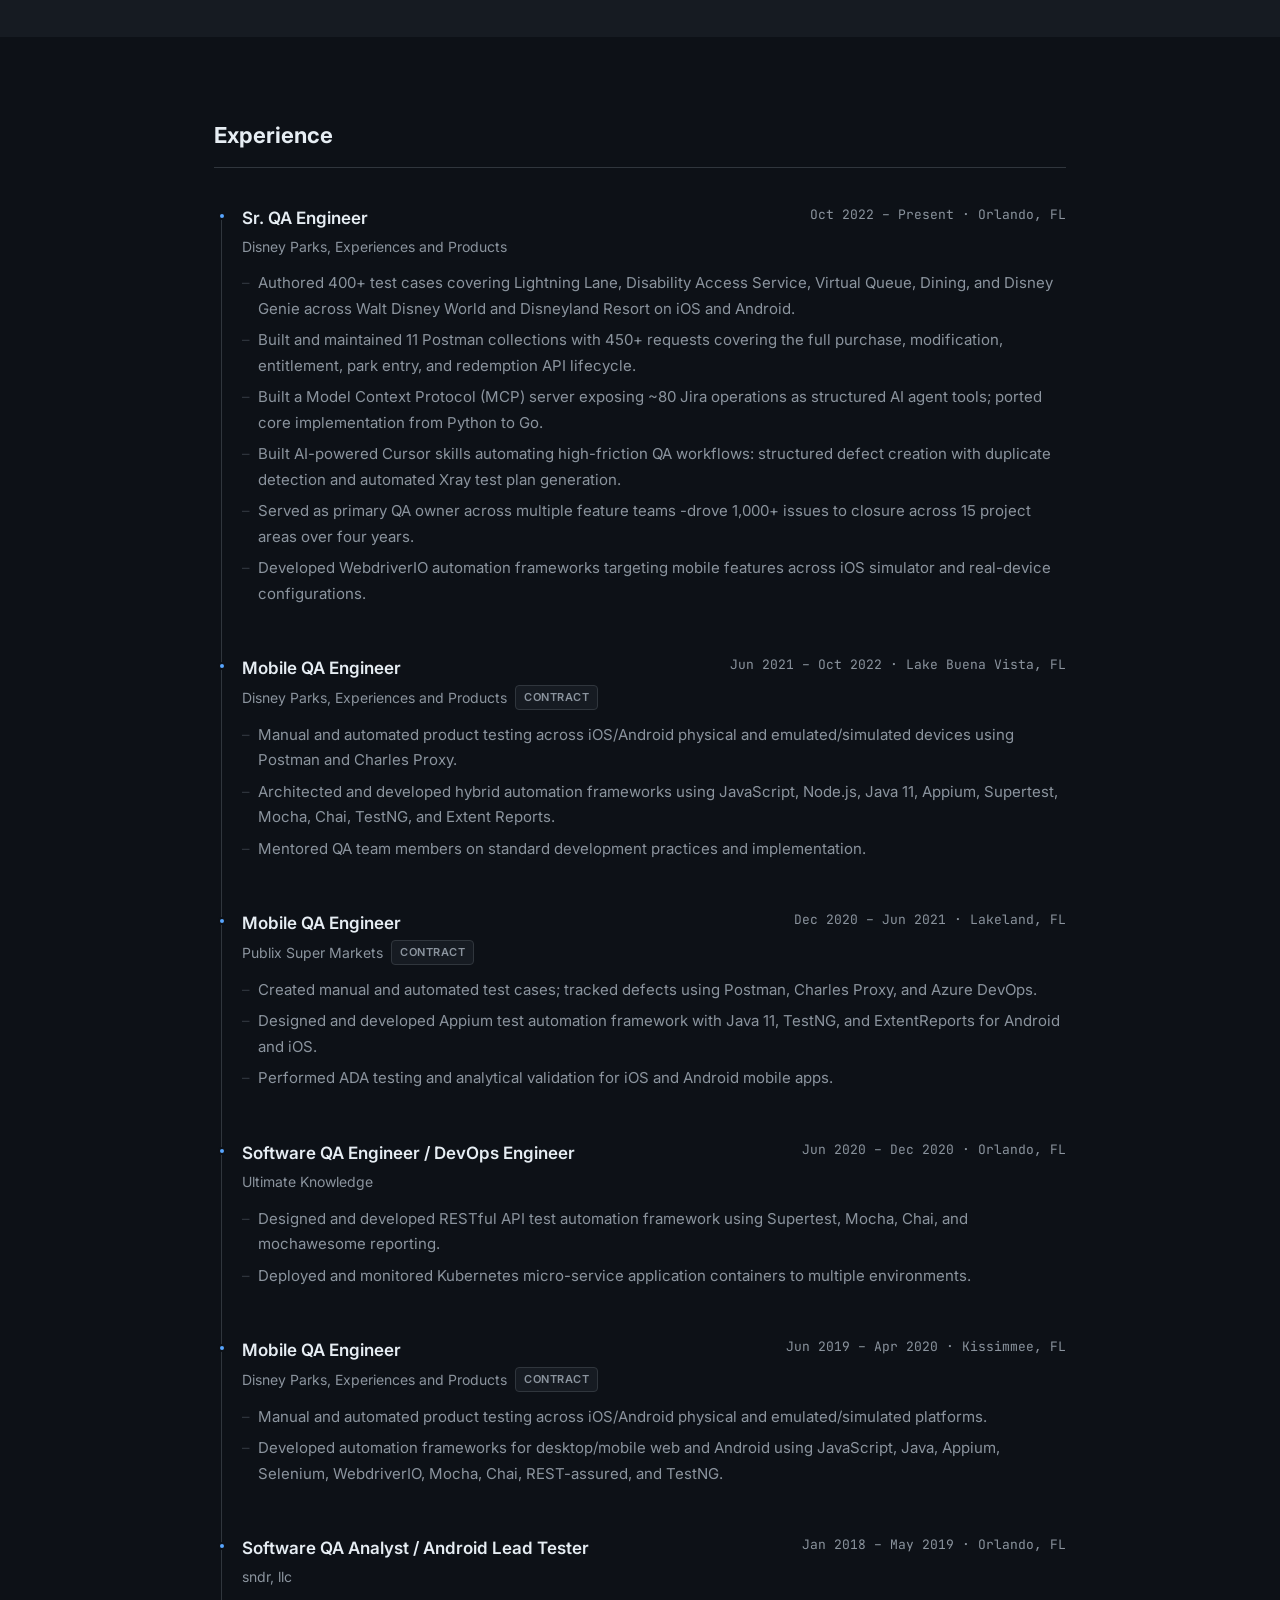
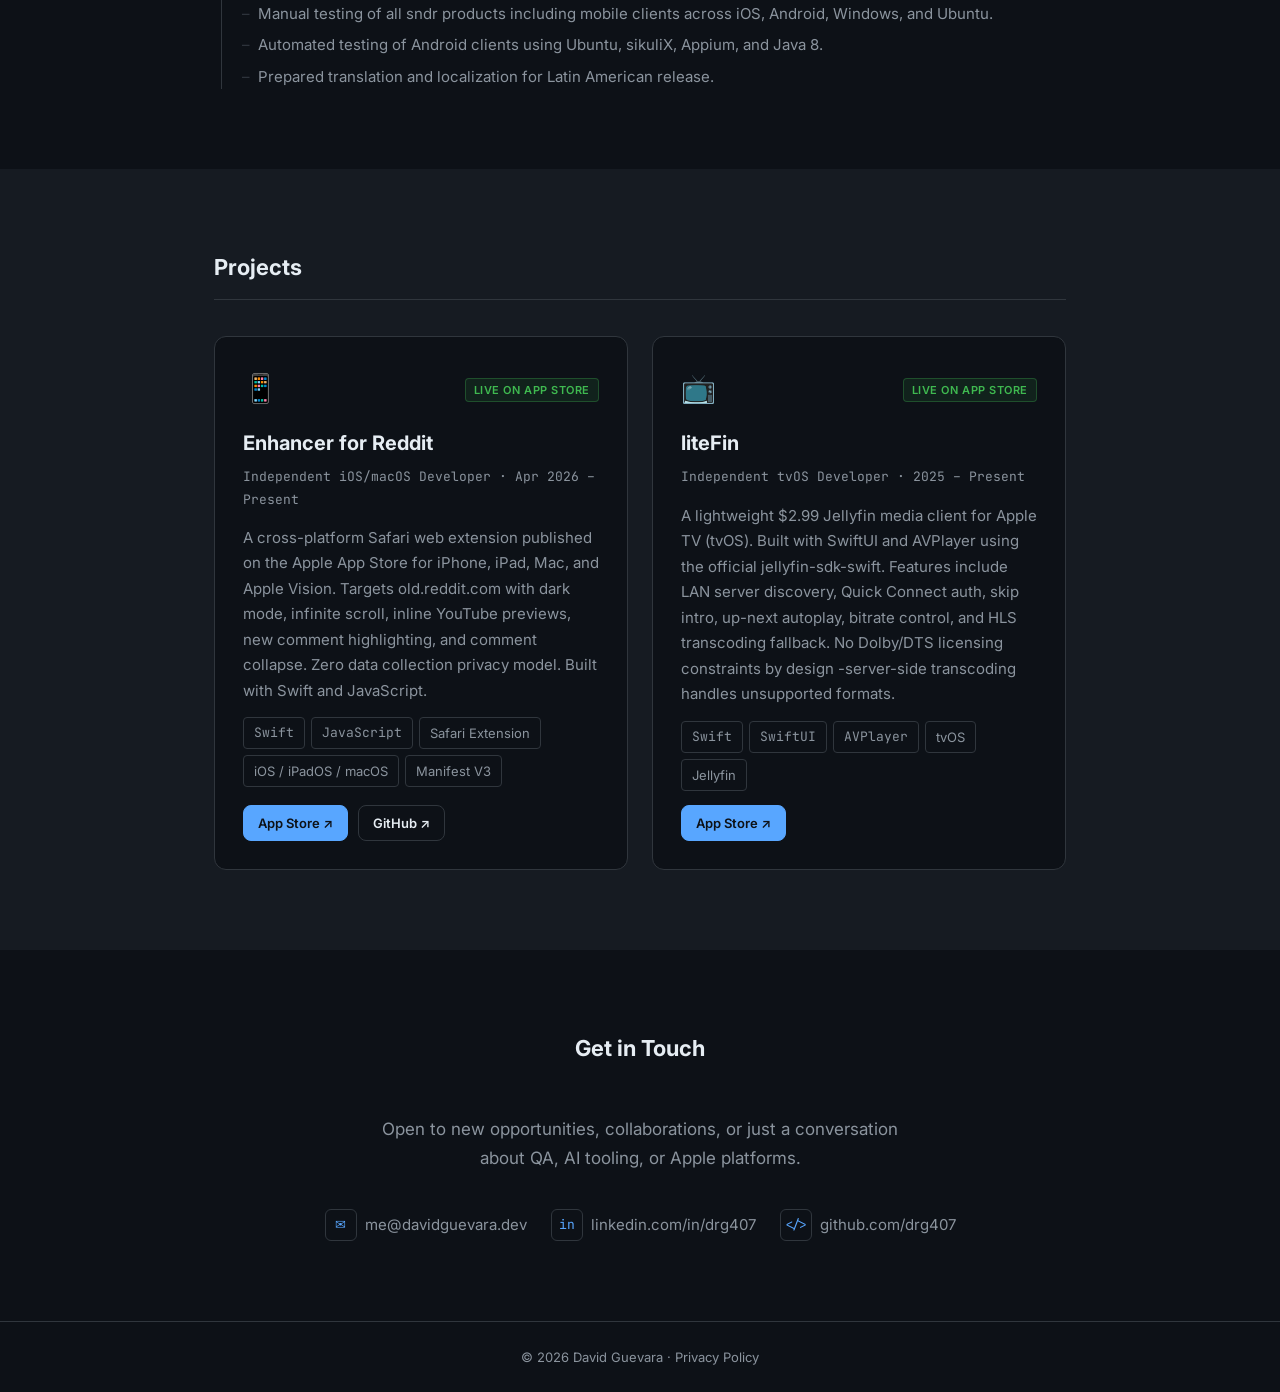
==== commit a33cbd8b: "Remove em dashes Co-Authored-By: Claude Sonnet 4.6 <noreply@anthropic.com>" ====
--- a/index.html
+++ b/index.html
@@ -3,7 +3,7 @@
 <head>
   <meta charset="UTF-8" />
   <meta name="viewport" content="width=device-width, initial-scale=1.0" />
-  <meta name="description" content="David Guevara — Sr. QA Engineer. 10+ years in mobile, API, and automation testing. Orlando, FL." />
+  <meta name="description" content="David Guevara -Sr. QA Engineer. 10+ years in mobile, API, and automation testing. Orlando, FL." />
   <title>David Guevara</title>
   <link rel="preconnect" href="https://fonts.googleapis.com" />
   <link rel="preconnect" href="https://fonts.gstatic.com" crossorigin />
@@ -145,7 +145,7 @@
             <li>Built and maintained 11 Postman collections with 450+ requests covering the full purchase, modification, entitlement, park entry, and redemption API lifecycle.</li>
             <li>Built a Model Context Protocol (MCP) server exposing ~80 Jira operations as structured AI agent tools; ported core implementation from Python to Go.</li>
             <li>Built AI-powered Cursor skills automating high-friction QA workflows: structured defect creation with duplicate detection and automated Xray test plan generation.</li>
-            <li>Served as primary QA owner across multiple feature teams — drove 1,000+ issues to closure across 15 project areas over four years.</li>
+            <li>Served as primary QA owner across multiple feature teams -drove 1,000+ issues to closure across 15 project areas over four years.</li>
             <li>Developed WebdriverIO automation frameworks targeting mobile features across iOS simulator and real-device configurations.</li>
           </ul>
         </div>
@@ -281,7 +281,7 @@
         </div>
         <h3 class="project-title">liteFin</h3>
         <p class="project-subtitle">Independent tvOS Developer · 2025 – Present</p>
-        <p class="project-desc">A lightweight $2.99 Jellyfin media client for Apple TV (tvOS). Built with SwiftUI and AVPlayer using the official jellyfin-sdk-swift. Features include LAN server discovery, Quick Connect auth, skip intro, up-next autoplay, bitrate control, and HLS transcoding fallback. No Dolby/DTS licensing constraints by design — server-side transcoding handles unsupported formats.</p>
+        <p class="project-desc">A lightweight $2.99 Jellyfin media client for Apple TV (tvOS). Built with SwiftUI and AVPlayer using the official jellyfin-sdk-swift. Features include LAN server discovery, Quick Connect auth, skip intro, up-next autoplay, bitrate control, and HLS transcoding fallback. No Dolby/DTS licensing constraints by design -server-side transcoding handles unsupported formats.</p>
         <div class="project-tags">
           <span class="tag mono">Swift</span>
           <span class="tag mono">SwiftUI</span>
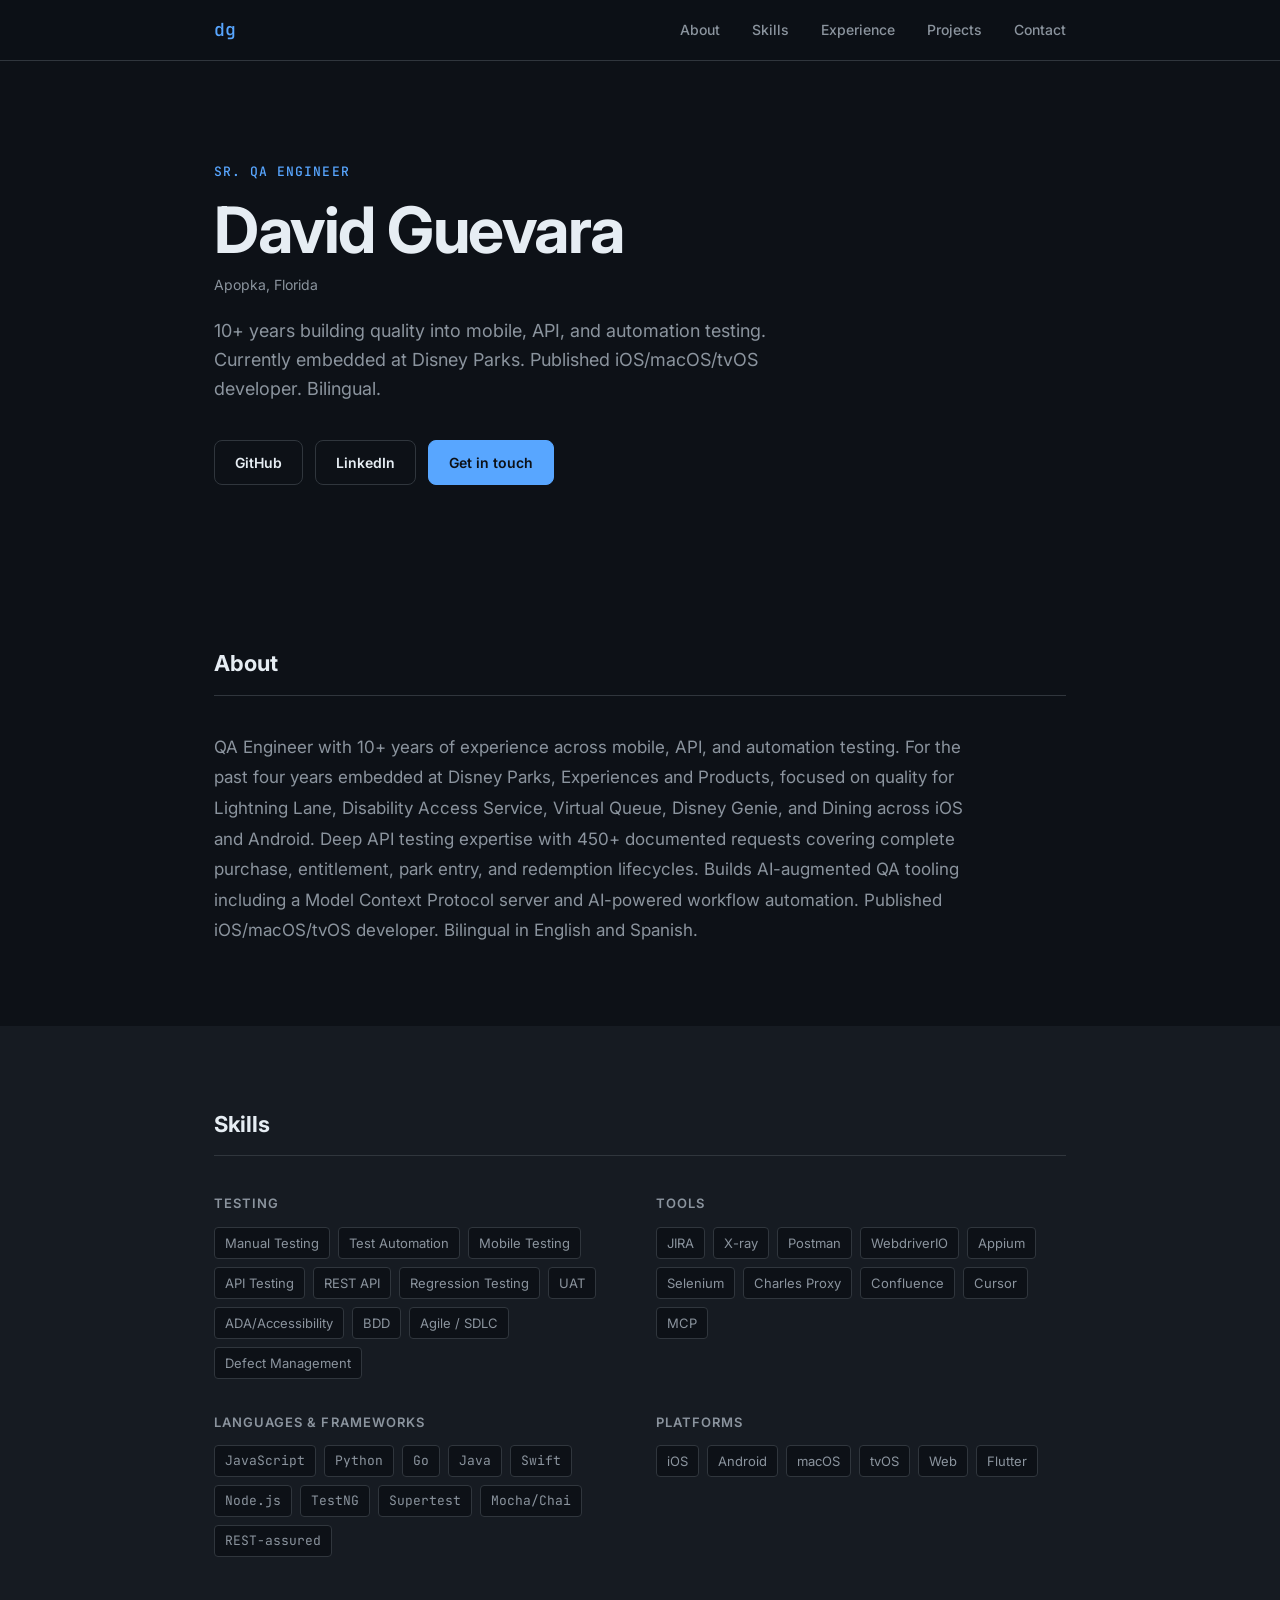
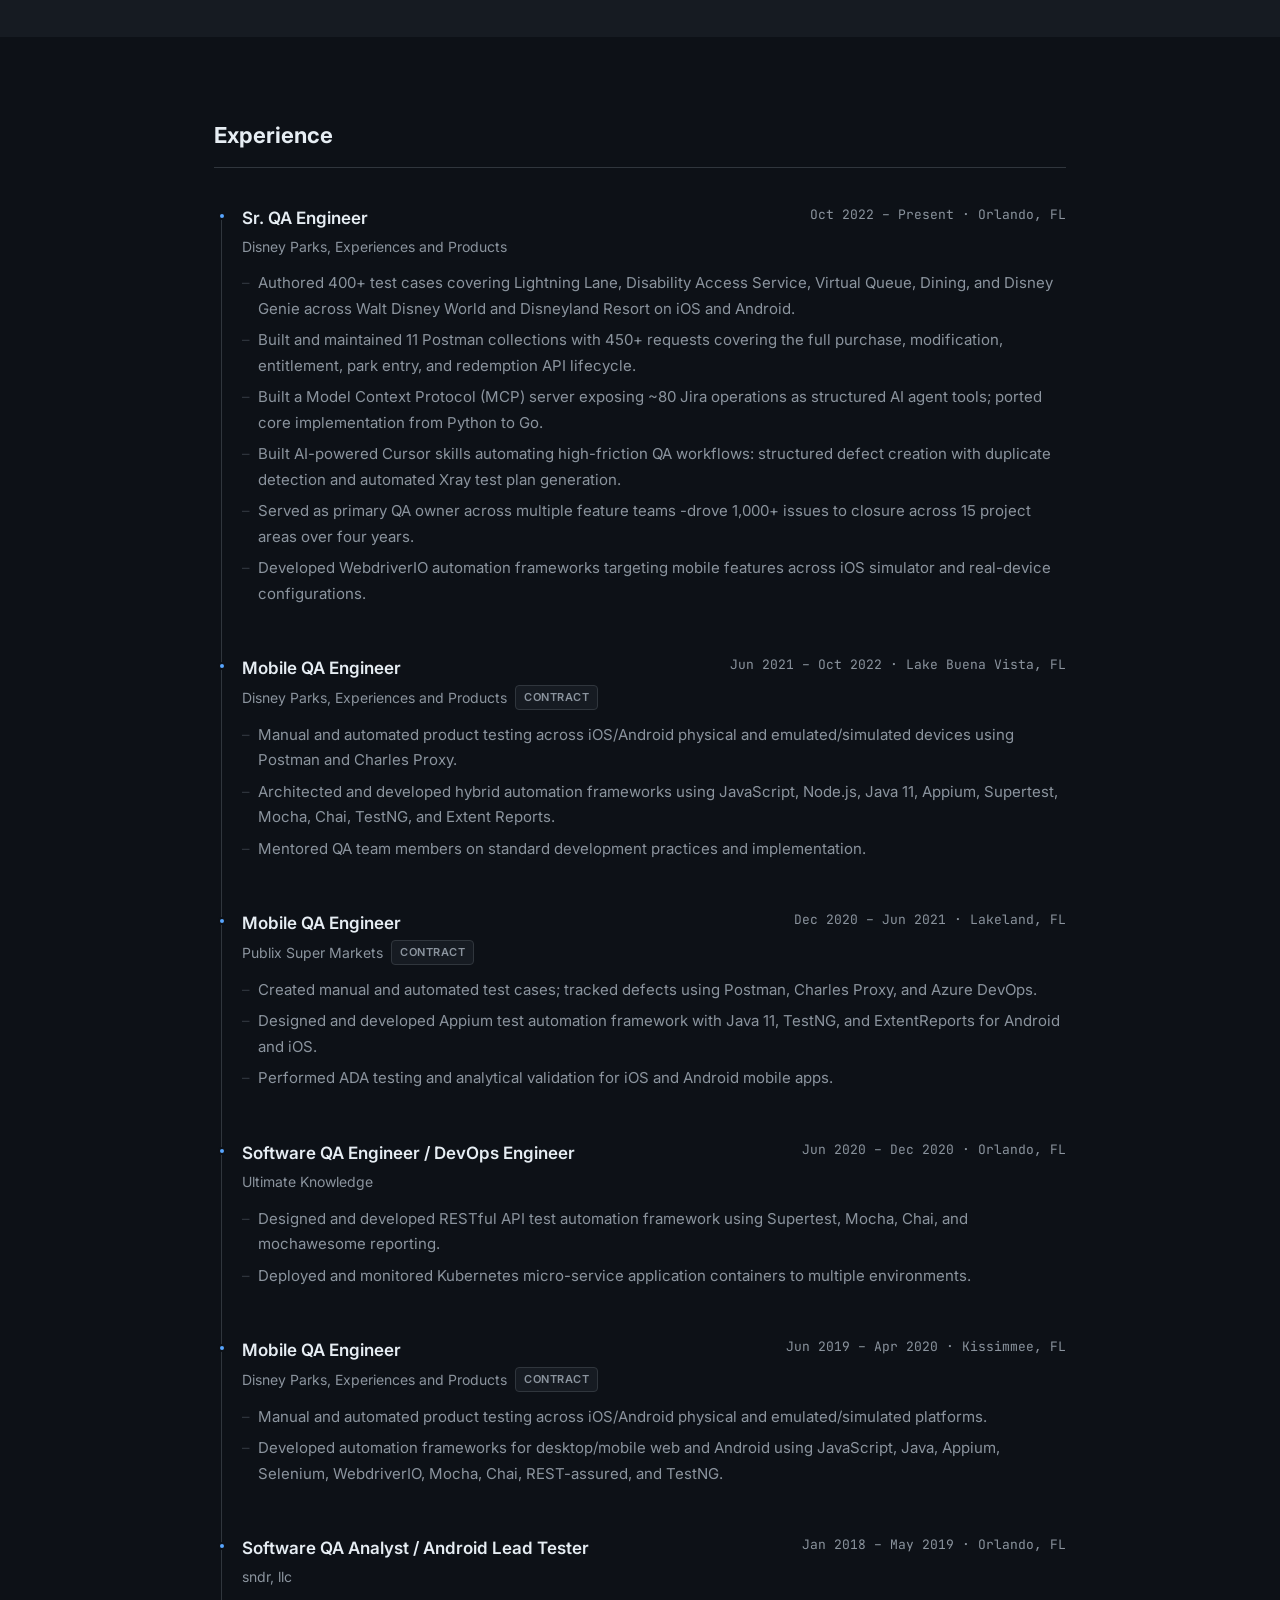
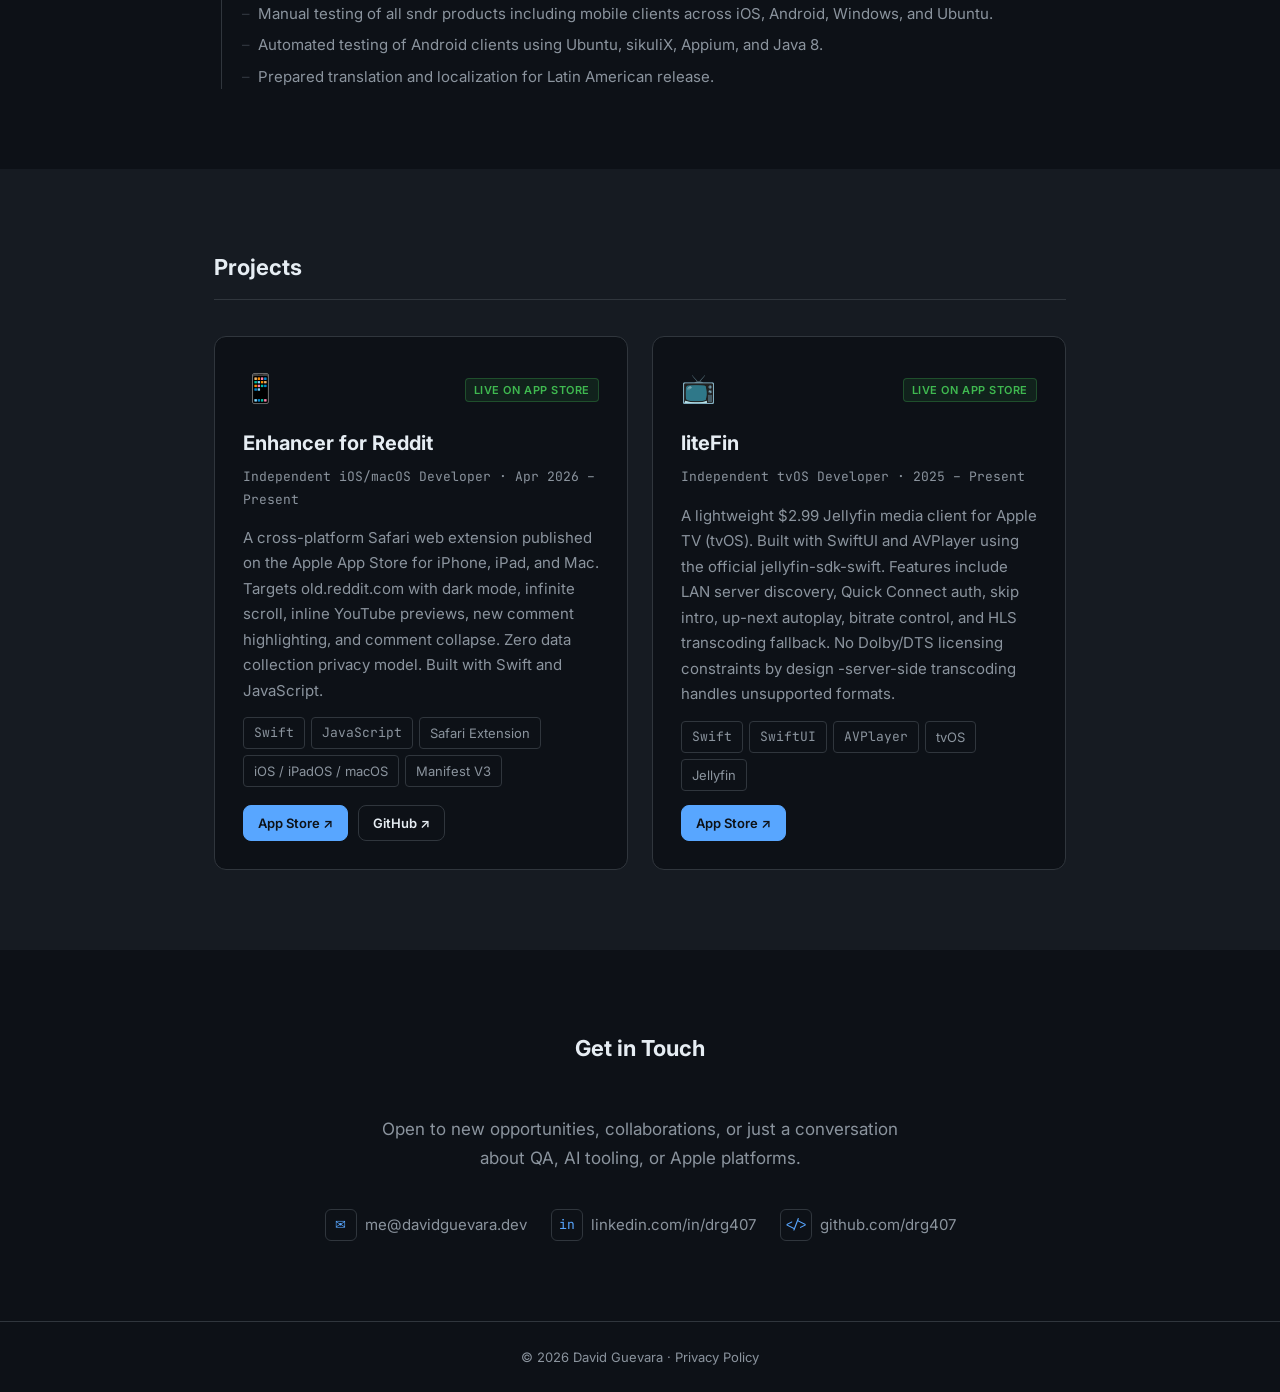
==== commit e0770026: "Fix Enhancer for Reddit platform description to remove Apple Vision Co-Authored-By: Claude Sonnet 4." ====
--- a/index.html
+++ b/index.html
@@ -258,7 +258,7 @@
         </div>
         <h3 class="project-title">Enhancer for Reddit</h3>
         <p class="project-subtitle">Independent iOS/macOS Developer · Apr 2026 – Present</p>
-        <p class="project-desc">A cross-platform Safari web extension published on the Apple App Store for iPhone, iPad, Mac, and Apple Vision. Targets old.reddit.com with dark mode, infinite scroll, inline YouTube previews, new comment highlighting, and comment collapse. Zero data collection privacy model. Built with Swift and JavaScript.</p>
+        <p class="project-desc">A cross-platform Safari web extension published on the Apple App Store for iPhone, iPad, and Mac. Targets old.reddit.com with dark mode, infinite scroll, inline YouTube previews, new comment highlighting, and comment collapse. Zero data collection privacy model. Built with Swift and JavaScript.</p>
         <div class="project-tags">
           <span class="tag mono">Swift</span>
           <span class="tag mono">JavaScript</span>
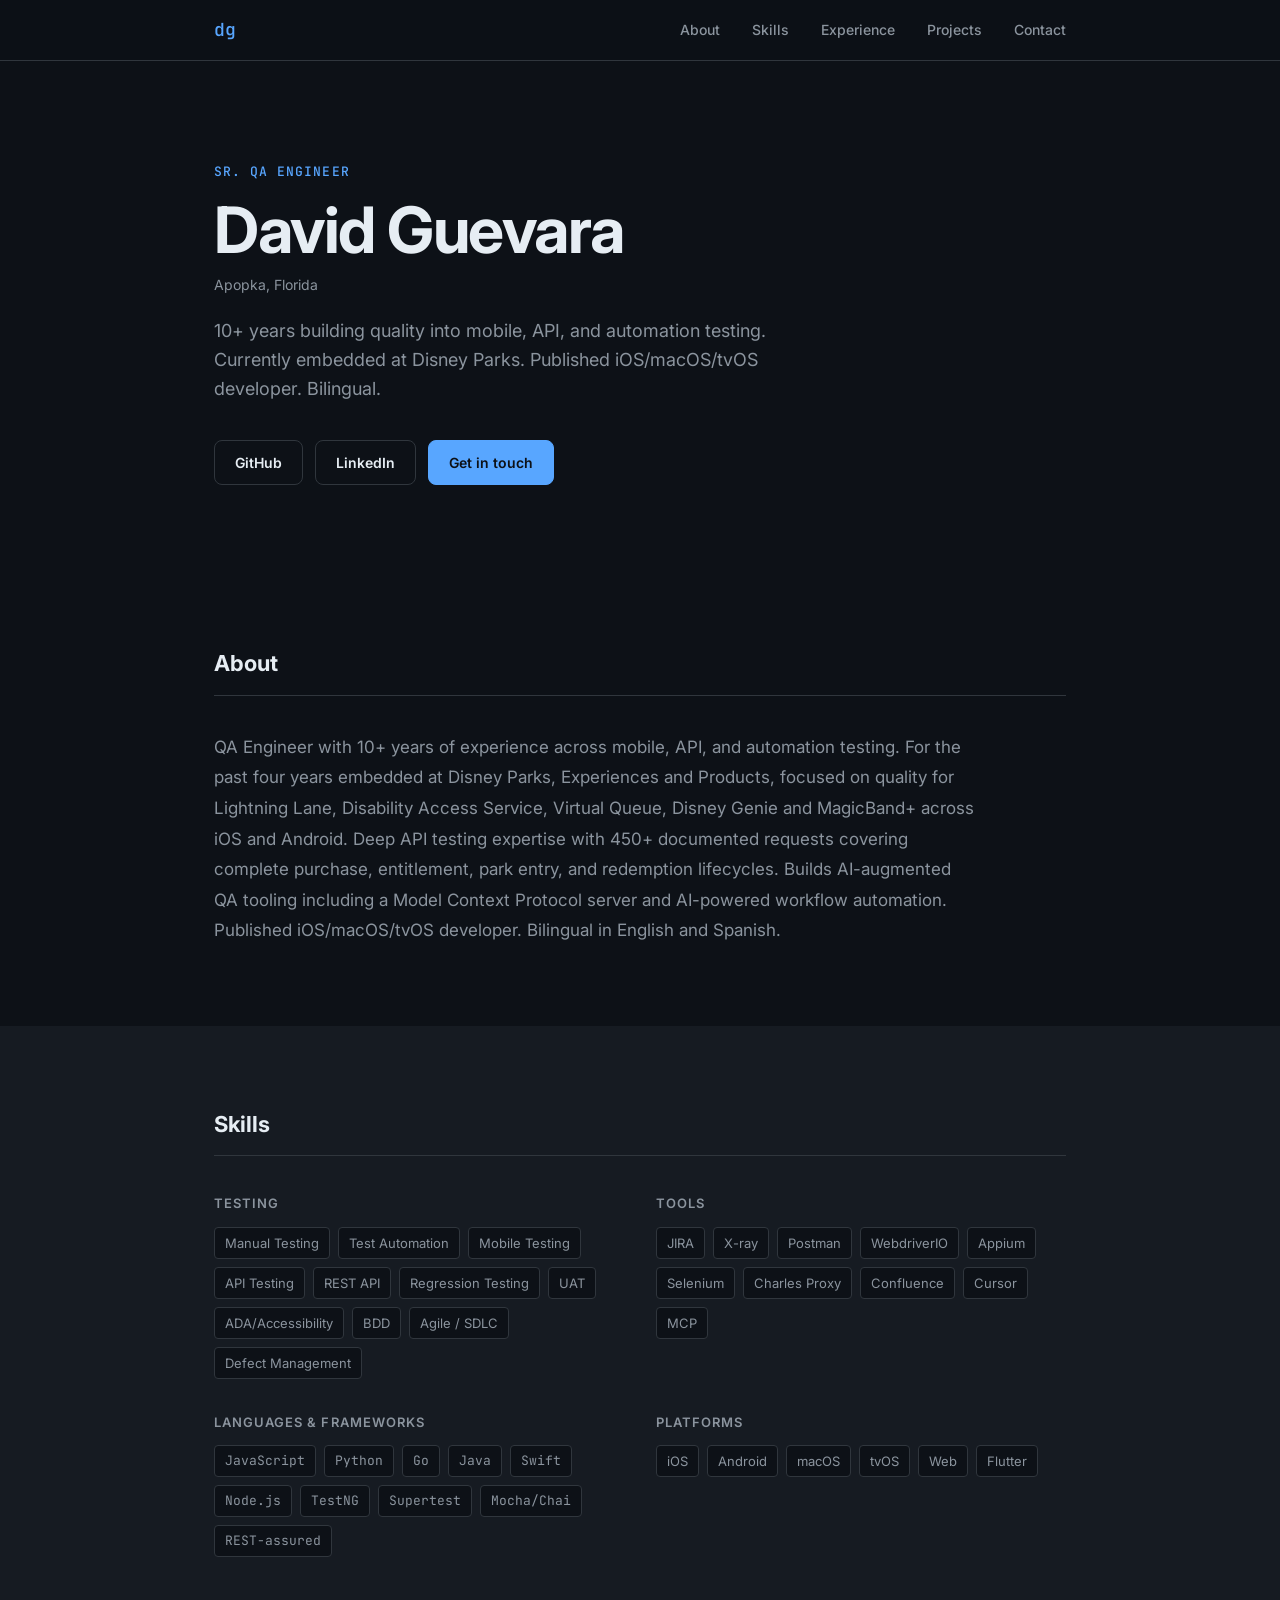
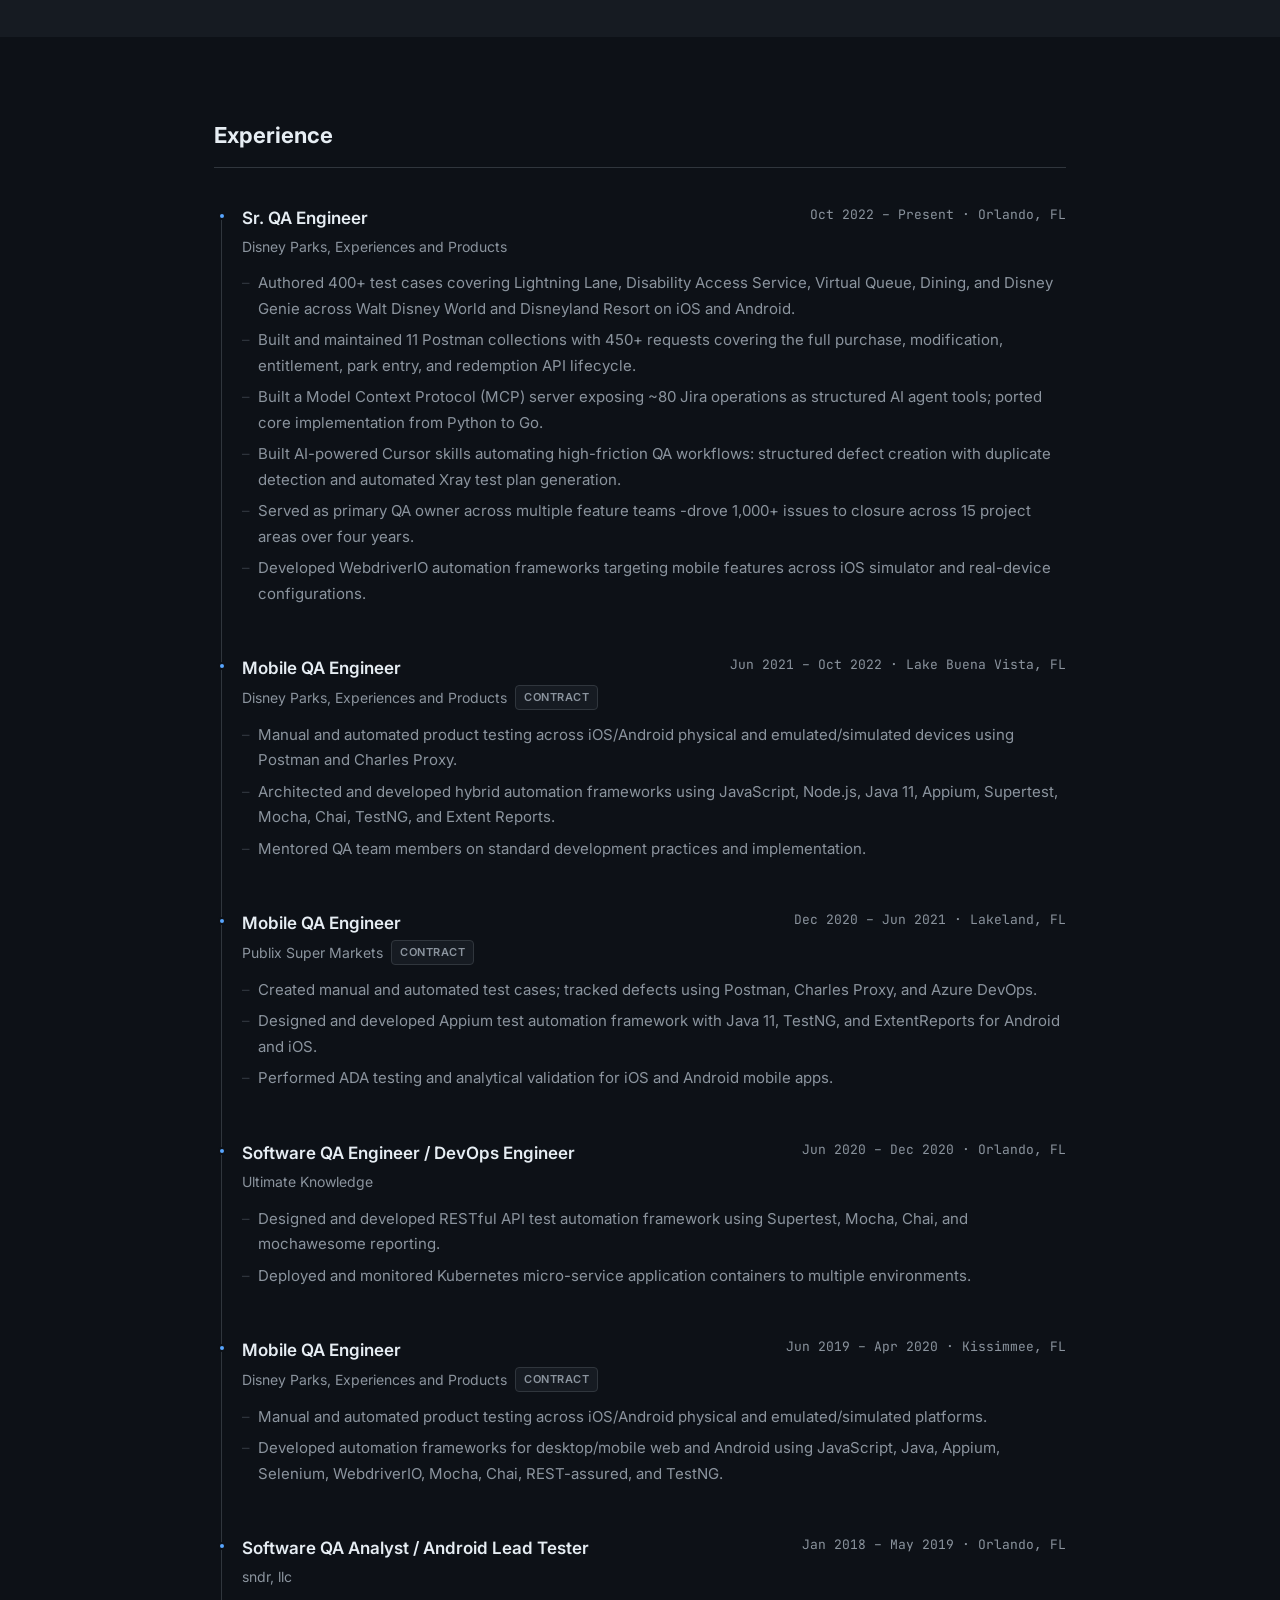
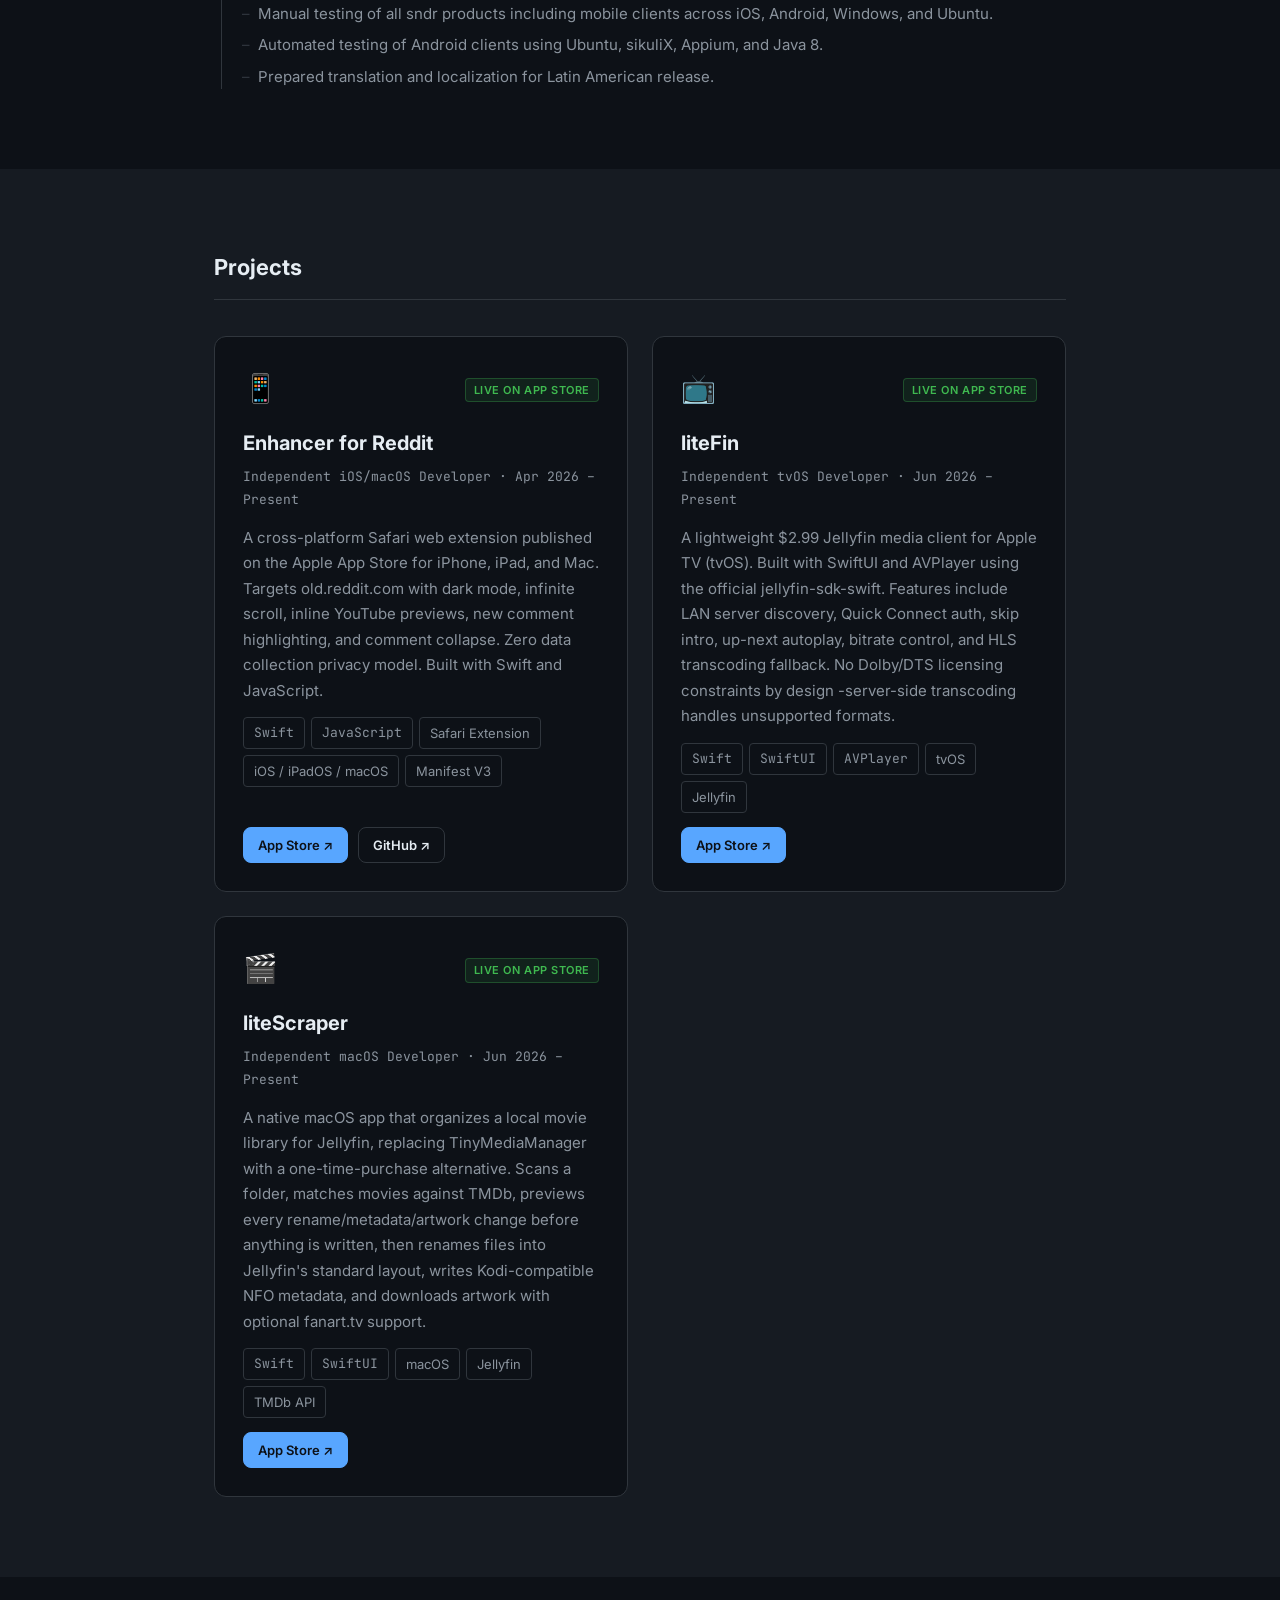
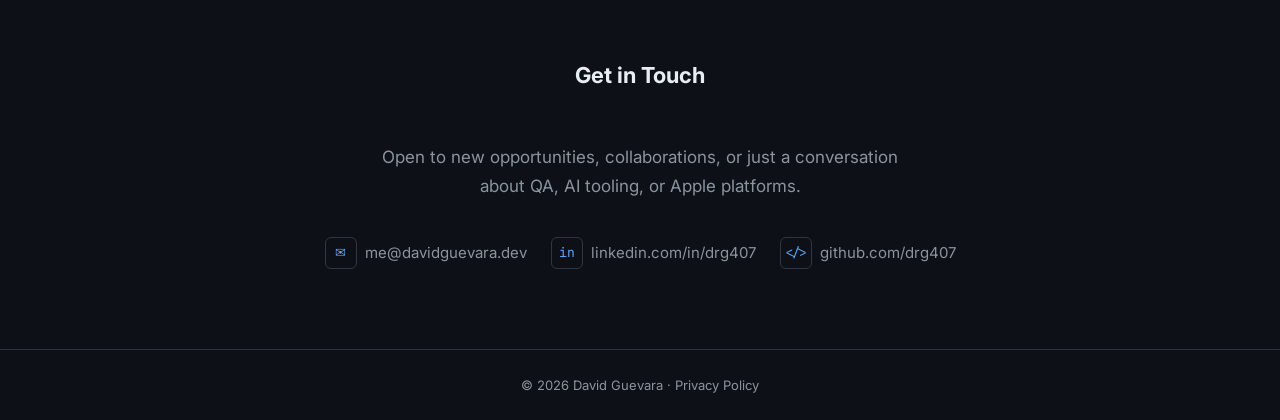
==== commit c6c1c76e: "Add liteScraper project card; update dates and Disney project details Co-Authored-By: Claude Sonnet " ====
--- a/index.html
+++ b/index.html
@@ -1,329 +1,391 @@
 <!DOCTYPE html>
 <html lang="en">
+
 <head>
   <meta charset="UTF-8" />
   <meta name="viewport" content="width=device-width, initial-scale=1.0" />
-  <meta name="description" content="David Guevara -Sr. QA Engineer. 10+ years in mobile, API, and automation testing. Orlando, FL." />
+  <meta name="description"
+    content="David Guevara -Sr. QA Engineer. 10+ years in mobile, API, and automation testing. Orlando, FL." />
   <title>David Guevara</title>
   <link rel="preconnect" href="https://fonts.googleapis.com" />
   <link rel="preconnect" href="https://fonts.gstatic.com" crossorigin />
-  <link href="https://fonts.googleapis.com/css2?family=Inter:wght@400;500;600;700&family=JetBrains+Mono:wght@400;500&display=swap" rel="stylesheet" />
+  <link
+    href="https://fonts.googleapis.com/css2?family=Inter:wght@400;500;600;700&family=JetBrains+Mono:wght@400;500&display=swap"
+    rel="stylesheet" />
   <link rel="icon" type="image/svg+xml" href="favicon.svg" />
   <link rel="stylesheet" href="css/style.css" />
 </head>
+
 <body>
 
-<!-- NAV -->
-<header class="nav" id="nav">
-  <div class="nav-inner container">
-    <a href="#hero" class="nav-logo">dg</a>
-    <nav class="nav-links" id="nav-links">
-      <a href="#about">About</a>
-      <a href="#skills">Skills</a>
-      <a href="#experience">Experience</a>
-      <a href="#projects">Projects</a>
-      <a href="#contact">Contact</a>
-    </nav>
-    <button class="nav-toggle" id="nav-toggle" aria-label="Toggle menu">
-      <span></span><span></span><span></span>
-    </button>
-  </div>
-</header>
-
-<!-- HERO -->
-<section class="hero" id="hero">
-  <div class="container hero-inner">
-    <p class="hero-eyebrow mono">Sr. QA Engineer</p>
-    <h1 class="hero-name">David Guevara</h1>
-    <p class="hero-location">Apopka, Florida</p>
-    <p class="hero-tagline">10+ years building quality into mobile, API, and automation testing.<br>Currently embedded at Disney Parks. Published iOS/macOS/tvOS developer. Bilingual.</p>
-    <div class="hero-links">
-      <a href="https://github.com/drg407" target="_blank" rel="noopener" class="btn btn-outline">GitHub</a>
-      <a href="https://linkedin.com/in/drg407" target="_blank" rel="noopener" class="btn btn-outline">LinkedIn</a>
-      <a href="mailto:me@davidguevara.dev" class="btn btn-accent">Get in touch</a>
-    </div>
-  </div>
-</section>
-
-<!-- ABOUT -->
-<section class="section" id="about">
-  <div class="container">
-    <h2 class="section-title">About</h2>
-    <p class="about-text">QA Engineer with 10+ years of experience across mobile, API, and automation testing. For the past four years embedded at Disney Parks, Experiences and Products, focused on quality for Lightning Lane, Disability Access Service, Virtual Queue, Disney Genie, and Dining across iOS and Android. Deep API testing expertise with 450+ documented requests covering complete purchase, entitlement, park entry, and redemption lifecycles. Builds AI-augmented QA tooling including a Model Context Protocol server and AI-powered workflow automation. Published iOS/macOS/tvOS developer. Bilingual in English and Spanish.</p>
-  </div>
-</section>
-
-<!-- SKILLS -->
-<section class="section section-alt" id="skills">
-  <div class="container">
-    <h2 class="section-title">Skills</h2>
-    <div class="skills-grid">
-
-      <div class="skill-group">
-        <h3 class="skill-group-title">Testing</h3>
-        <div class="tags">
-          <span class="tag">Manual Testing</span>
-          <span class="tag">Test Automation</span>
-          <span class="tag">Mobile Testing</span>
-          <span class="tag">API Testing</span>
-          <span class="tag">REST API</span>
-          <span class="tag">Regression Testing</span>
-          <span class="tag">UAT</span>
-          <span class="tag">ADA/Accessibility</span>
-          <span class="tag">BDD</span>
-          <span class="tag">Agile / SDLC</span>
-          <span class="tag">Defect Management</span>
-        </div>
-      </div>
-
-      <div class="skill-group">
-        <h3 class="skill-group-title">Tools</h3>
-        <div class="tags">
-          <span class="tag">JIRA</span>
-          <span class="tag">X-ray</span>
-          <span class="tag">Postman</span>
-          <span class="tag">WebdriverIO</span>
-          <span class="tag">Appium</span>
-          <span class="tag">Selenium</span>
-          <span class="tag">Charles Proxy</span>
-          <span class="tag">Confluence</span>
-          <span class="tag">Cursor</span>
-          <span class="tag">MCP</span>
-        </div>
-      </div>
-
-      <div class="skill-group">
-        <h3 class="skill-group-title">Languages &amp; Frameworks</h3>
-        <div class="tags">
-          <span class="tag mono">JavaScript</span>
-          <span class="tag mono">Python</span>
-          <span class="tag mono">Go</span>
-          <span class="tag mono">Java</span>
-          <span class="tag mono">Swift</span>
-          <span class="tag mono">Node.js</span>
-          <span class="tag mono">TestNG</span>
-          <span class="tag mono">Supertest</span>
-          <span class="tag mono">Mocha/Chai</span>
-          <span class="tag mono">REST-assured</span>
-        </div>
-      </div>
-
-      <div class="skill-group">
-        <h3 class="skill-group-title">Platforms</h3>
-        <div class="tags">
-          <span class="tag">iOS</span>
-          <span class="tag">Android</span>
-          <span class="tag">macOS</span>
-          <span class="tag">tvOS</span>
-          <span class="tag">Web</span>
-          <span class="tag">Flutter</span>
-        </div>
-      </div>
-
-    </div>
-  </div>
-</section>
-
-<!-- EXPERIENCE -->
-<section class="section" id="experience">
-  <div class="container">
-    <h2 class="section-title">Experience</h2>
-    <div class="timeline">
-
-      <div class="timeline-item">
-        <div class="timeline-dot"></div>
-        <div class="timeline-content">
-          <div class="timeline-header">
-            <div>
-              <h3 class="job-title">Sr. QA Engineer</h3>
-              <p class="job-company">Disney Parks, Experiences and Products</p>
-            </div>
-            <span class="job-meta">Oct 2022 – Present · Orlando, FL</span>
-          </div>
-          <ul class="job-bullets">
-            <li>Authored 400+ test cases covering Lightning Lane, Disability Access Service, Virtual Queue, Dining, and Disney Genie across Walt Disney World and Disneyland Resort on iOS and Android.</li>
-            <li>Built and maintained 11 Postman collections with 450+ requests covering the full purchase, modification, entitlement, park entry, and redemption API lifecycle.</li>
-            <li>Built a Model Context Protocol (MCP) server exposing ~80 Jira operations as structured AI agent tools; ported core implementation from Python to Go.</li>
-            <li>Built AI-powered Cursor skills automating high-friction QA workflows: structured defect creation with duplicate detection and automated Xray test plan generation.</li>
-            <li>Served as primary QA owner across multiple feature teams -drove 1,000+ issues to closure across 15 project areas over four years.</li>
-            <li>Developed WebdriverIO automation frameworks targeting mobile features across iOS simulator and real-device configurations.</li>
-          </ul>
-        </div>
-      </div>
-
-      <div class="timeline-item">
-        <div class="timeline-dot"></div>
-        <div class="timeline-content">
-          <div class="timeline-header">
-            <div>
-              <h3 class="job-title">Mobile QA Engineer</h3>
-              <p class="job-company">Disney Parks, Experiences and Products <span class="badge">Contract</span></p>
-            </div>
-            <span class="job-meta">Jun 2021 – Oct 2022 · Lake Buena Vista, FL</span>
-          </div>
-          <ul class="job-bullets">
-            <li>Manual and automated product testing across iOS/Android physical and emulated/simulated devices using Postman and Charles Proxy.</li>
-            <li>Architected and developed hybrid automation frameworks using JavaScript, Node.js, Java 11, Appium, Supertest, Mocha, Chai, TestNG, and Extent Reports.</li>
-            <li>Mentored QA team members on standard development practices and implementation.</li>
-          </ul>
-        </div>
-      </div>
-
-      <div class="timeline-item">
-        <div class="timeline-dot"></div>
-        <div class="timeline-content">
-          <div class="timeline-header">
-            <div>
-              <h3 class="job-title">Mobile QA Engineer</h3>
-              <p class="job-company">Publix Super Markets <span class="badge">Contract</span></p>
-            </div>
-            <span class="job-meta">Dec 2020 – Jun 2021 · Lakeland, FL</span>
-          </div>
-          <ul class="job-bullets">
-            <li>Created manual and automated test cases; tracked defects using Postman, Charles Proxy, and Azure DevOps.</li>
-            <li>Designed and developed Appium test automation framework with Java 11, TestNG, and ExtentReports for Android and iOS.</li>
-            <li>Performed ADA testing and analytical validation for iOS and Android mobile apps.</li>
-          </ul>
-        </div>
-      </div>
-
-      <div class="timeline-item">
-        <div class="timeline-dot"></div>
-        <div class="timeline-content">
-          <div class="timeline-header">
-            <div>
-              <h3 class="job-title">Software QA Engineer / DevOps Engineer</h3>
-              <p class="job-company">Ultimate Knowledge</p>
-            </div>
-            <span class="job-meta">Jun 2020 – Dec 2020 · Orlando, FL</span>
-          </div>
-          <ul class="job-bullets">
-            <li>Designed and developed RESTful API test automation framework using Supertest, Mocha, Chai, and mochawesome reporting.</li>
-            <li>Deployed and monitored Kubernetes micro-service application containers to multiple environments.</li>
-          </ul>
-        </div>
-      </div>
-
-      <div class="timeline-item">
-        <div class="timeline-dot"></div>
-        <div class="timeline-content">
-          <div class="timeline-header">
-            <div>
-              <h3 class="job-title">Mobile QA Engineer</h3>
-              <p class="job-company">Disney Parks, Experiences and Products <span class="badge">Contract</span></p>
-            </div>
-            <span class="job-meta">Jun 2019 – Apr 2020 · Kissimmee, FL</span>
-          </div>
-          <ul class="job-bullets">
-            <li>Manual and automated product testing across iOS/Android physical and emulated/simulated platforms.</li>
-            <li>Developed automation frameworks for desktop/mobile web and Android using JavaScript, Java, Appium, Selenium, WebdriverIO, Mocha, Chai, REST-assured, and TestNG.</li>
-          </ul>
-        </div>
-      </div>
-
-      <div class="timeline-item">
-        <div class="timeline-dot"></div>
-        <div class="timeline-content">
-          <div class="timeline-header">
-            <div>
-              <h3 class="job-title">Software QA Analyst / Android Lead Tester</h3>
-              <p class="job-company">sndr, llc</p>
-            </div>
-            <span class="job-meta">Jan 2018 – May 2019 · Orlando, FL</span>
-          </div>
-          <ul class="job-bullets">
-            <li>Manual testing of all sndr products including mobile clients across iOS, Android, Windows, and Ubuntu.</li>
-            <li>Automated testing of Android clients using Ubuntu, sikuliX, Appium, and Java 8.</li>
-            <li>Prepared translation and localization for Latin American release.</li>
-          </ul>
-        </div>
-      </div>
-
-    </div>
-  </div>
-</section>
-
-<!-- PROJECTS -->
-<section class="section section-alt" id="projects">
-  <div class="container">
-    <h2 class="section-title">Projects</h2>
-    <div class="projects-grid">
-
-      <div class="project-card">
-        <div class="project-card-header">
-          <div class="project-icon">📱</div>
-          <div class="project-badges">
-            <span class="badge badge-green">Live on App Store</span>
-          </div>
-        </div>
-        <h3 class="project-title">Enhancer for Reddit</h3>
-        <p class="project-subtitle">Independent iOS/macOS Developer · Apr 2026 – Present</p>
-        <p class="project-desc">A cross-platform Safari web extension published on the Apple App Store for iPhone, iPad, and Mac. Targets old.reddit.com with dark mode, infinite scroll, inline YouTube previews, new comment highlighting, and comment collapse. Zero data collection privacy model. Built with Swift and JavaScript.</p>
-        <div class="project-tags">
-          <span class="tag mono">Swift</span>
-          <span class="tag mono">JavaScript</span>
-          <span class="tag">Safari Extension</span>
-          <span class="tag">iOS / iPadOS / macOS</span>
-          <span class="tag">Manifest V3</span>
-        </div>
-        <div class="project-links">
-          <a href="https://apps.apple.com/us/app/enhancer-for-reddit/id6763678868" target="_blank" rel="noopener" class="btn btn-sm btn-accent">App Store ↗</a>
-          <a href="https://github.com/drg407" target="_blank" rel="noopener" class="btn btn-sm btn-outline">GitHub ↗</a>
-        </div>
-      </div>
-
-      <div class="project-card">
-        <div class="project-card-header">
-          <div class="project-icon">📺</div>
-          <div class="project-badges">
-            <span class="badge badge-green">Live on App Store</span>
-          </div>
-        </div>
-        <h3 class="project-title">liteFin</h3>
-        <p class="project-subtitle">Independent tvOS Developer · 2025 – Present</p>
-        <p class="project-desc">A lightweight $2.99 Jellyfin media client for Apple TV (tvOS). Built with SwiftUI and AVPlayer using the official jellyfin-sdk-swift. Features include LAN server discovery, Quick Connect auth, skip intro, up-next autoplay, bitrate control, and HLS transcoding fallback. No Dolby/DTS licensing constraints by design -server-side transcoding handles unsupported formats.</p>
-        <div class="project-tags">
-          <span class="tag mono">Swift</span>
-          <span class="tag mono">SwiftUI</span>
-          <span class="tag mono">AVPlayer</span>
-          <span class="tag">tvOS</span>
-          <span class="tag">Jellyfin</span>
-        </div>
-        <div class="project-links">
-          <a href="https://apps.apple.com/app/litefin/id6777851924" target="_blank" rel="noopener" class="btn btn-sm btn-accent">App Store ↗</a>
-        </div>
-      </div>
-
-    </div>
-  </div>
-</section>
-
-<!-- CONTACT -->
-<section class="section" id="contact">
-  <div class="container contact-inner">
-    <h2 class="section-title">Get in Touch</h2>
-    <p class="contact-text">Open to new opportunities, collaborations, or just a conversation about QA, AI tooling, or Apple platforms.</p>
-    <div class="contact-links">
-      <a href="mailto:me@davidguevara.dev" class="contact-link">
-        <span class="contact-icon">✉</span> me@davidguevara.dev
-      </a>
-      <a href="https://linkedin.com/in/drg407" target="_blank" rel="noopener" class="contact-link">
-        <span class="contact-icon">in</span> linkedin.com/in/drg407
-      </a>
-      <a href="https://github.com/drg407" target="_blank" rel="noopener" class="contact-link">
-        <span class="contact-icon">&lt;/&gt;</span> github.com/drg407
-      </a>
-    </div>
-  </div>
-</section>
-
-<!-- FOOTER -->
-<footer class="footer">
-  <div class="container">
-    <p class="footer-text">© 2026 David Guevara · <a href="/enhancerforreddit/privacy/">Privacy Policy</a></p>
-  </div>
-</footer>
-
-<script src="js/main.js"></script>
+  <!-- NAV -->
+  <header class="nav" id="nav">
+    <div class="nav-inner container">
+      <a href="#hero" class="nav-logo">dg</a>
+      <nav class="nav-links" id="nav-links">
+        <a href="#about">About</a>
+        <a href="#skills">Skills</a>
+        <a href="#experience">Experience</a>
+        <a href="#projects">Projects</a>
+        <a href="#contact">Contact</a>
+      </nav>
+      <button class="nav-toggle" id="nav-toggle" aria-label="Toggle menu">
+        <span></span><span></span><span></span>
+      </button>
+    </div>
+  </header>
+
+  <!-- HERO -->
+  <section class="hero" id="hero">
+    <div class="container hero-inner">
+      <p class="hero-eyebrow mono">Sr. QA Engineer</p>
+      <h1 class="hero-name">David Guevara</h1>
+      <p class="hero-location">Apopka, Florida</p>
+      <p class="hero-tagline">10+ years building quality into mobile, API, and automation testing.<br>Currently embedded
+        at Disney Parks. Published iOS/macOS/tvOS developer. Bilingual.</p>
+      <div class="hero-links">
+        <a href="https://github.com/drg407" target="_blank" rel="noopener" class="btn btn-outline">GitHub</a>
+        <a href="https://linkedin.com/in/drg407" target="_blank" rel="noopener" class="btn btn-outline">LinkedIn</a>
+        <a href="mailto:me@davidguevara.dev" class="btn btn-accent">Get in touch</a>
+      </div>
+    </div>
+  </section>
+
+  <!-- ABOUT -->
+  <section class="section" id="about">
+    <div class="container">
+      <h2 class="section-title">About</h2>
+      <p class="about-text">QA Engineer with 10+ years of experience across mobile, API, and automation testing. For the
+        past four years embedded at Disney Parks, Experiences and Products, focused on quality for Lightning Lane,
+        Disability Access Service, Virtual Queue, Disney Genie and MagicBand+ across iOS and Android. Deep API testing
+        expertise with 450+ documented requests covering complete purchase, entitlement, park entry, and redemption
+        lifecycles. Builds AI-augmented QA tooling including a Model Context Protocol server and AI-powered workflow
+        automation. Published iOS/macOS/tvOS developer. Bilingual in English and Spanish.</p>
+    </div>
+  </section>
+
+  <!-- SKILLS -->
+  <section class="section section-alt" id="skills">
+    <div class="container">
+      <h2 class="section-title">Skills</h2>
+      <div class="skills-grid">
+
+        <div class="skill-group">
+          <h3 class="skill-group-title">Testing</h3>
+          <div class="tags">
+            <span class="tag">Manual Testing</span>
+            <span class="tag">Test Automation</span>
+            <span class="tag">Mobile Testing</span>
+            <span class="tag">API Testing</span>
+            <span class="tag">REST API</span>
+            <span class="tag">Regression Testing</span>
+            <span class="tag">UAT</span>
+            <span class="tag">ADA/Accessibility</span>
+            <span class="tag">BDD</span>
+            <span class="tag">Agile / SDLC</span>
+            <span class="tag">Defect Management</span>
+          </div>
+        </div>
+
+        <div class="skill-group">
+          <h3 class="skill-group-title">Tools</h3>
+          <div class="tags">
+            <span class="tag">JIRA</span>
+            <span class="tag">X-ray</span>
+            <span class="tag">Postman</span>
+            <span class="tag">WebdriverIO</span>
+            <span class="tag">Appium</span>
+            <span class="tag">Selenium</span>
+            <span class="tag">Charles Proxy</span>
+            <span class="tag">Confluence</span>
+            <span class="tag">Cursor</span>
+            <span class="tag">MCP</span>
+          </div>
+        </div>
+
+        <div class="skill-group">
+          <h3 class="skill-group-title">Languages &amp; Frameworks</h3>
+          <div class="tags">
+            <span class="tag mono">JavaScript</span>
+            <span class="tag mono">Python</span>
+            <span class="tag mono">Go</span>
+            <span class="tag mono">Java</span>
+            <span class="tag mono">Swift</span>
+            <span class="tag mono">Node.js</span>
+            <span class="tag mono">TestNG</span>
+            <span class="tag mono">Supertest</span>
+            <span class="tag mono">Mocha/Chai</span>
+            <span class="tag mono">REST-assured</span>
+          </div>
+        </div>
+
+        <div class="skill-group">
+          <h3 class="skill-group-title">Platforms</h3>
+          <div class="tags">
+            <span class="tag">iOS</span>
+            <span class="tag">Android</span>
+            <span class="tag">macOS</span>
+            <span class="tag">tvOS</span>
+            <span class="tag">Web</span>
+            <span class="tag">Flutter</span>
+          </div>
+        </div>
+
+      </div>
+    </div>
+  </section>
+
+  <!-- EXPERIENCE -->
+  <section class="section" id="experience">
+    <div class="container">
+      <h2 class="section-title">Experience</h2>
+      <div class="timeline">
+
+        <div class="timeline-item">
+          <div class="timeline-dot"></div>
+          <div class="timeline-content">
+            <div class="timeline-header">
+              <div>
+                <h3 class="job-title">Sr. QA Engineer</h3>
+                <p class="job-company">Disney Parks, Experiences and Products</p>
+              </div>
+              <span class="job-meta">Oct 2022 – Present · Orlando, FL</span>
+            </div>
+            <ul class="job-bullets">
+              <li>Authored 400+ test cases covering Lightning Lane, Disability Access Service, Virtual Queue, Dining,
+                and Disney Genie across Walt Disney World and Disneyland Resort on iOS and Android.</li>
+              <li>Built and maintained 11 Postman collections with 450+ requests covering the full purchase,
+                modification, entitlement, park entry, and redemption API lifecycle.</li>
+              <li>Built a Model Context Protocol (MCP) server exposing ~80 Jira operations as structured AI agent tools;
+                ported core implementation from Python to Go.</li>
+              <li>Built AI-powered Cursor skills automating high-friction QA workflows: structured defect creation with
+                duplicate detection and automated Xray test plan generation.</li>
+              <li>Served as primary QA owner across multiple feature teams -drove 1,000+ issues to closure across 15
+                project areas over four years.</li>
+              <li>Developed WebdriverIO automation frameworks targeting mobile features across iOS simulator and
+                real-device configurations.</li>
+            </ul>
+          </div>
+        </div>
+
+        <div class="timeline-item">
+          <div class="timeline-dot"></div>
+          <div class="timeline-content">
+            <div class="timeline-header">
+              <div>
+                <h3 class="job-title">Mobile QA Engineer</h3>
+                <p class="job-company">Disney Parks, Experiences and Products <span class="badge">Contract</span></p>
+              </div>
+              <span class="job-meta">Jun 2021 – Oct 2022 · Lake Buena Vista, FL</span>
+            </div>
+            <ul class="job-bullets">
+              <li>Manual and automated product testing across iOS/Android physical and emulated/simulated devices using
+                Postman and Charles Proxy.</li>
+              <li>Architected and developed hybrid automation frameworks using JavaScript, Node.js, Java 11, Appium,
+                Supertest, Mocha, Chai, TestNG, and Extent Reports.</li>
+              <li>Mentored QA team members on standard development practices and implementation.</li>
+            </ul>
+          </div>
+        </div>
+
+        <div class="timeline-item">
+          <div class="timeline-dot"></div>
+          <div class="timeline-content">
+            <div class="timeline-header">
+              <div>
+                <h3 class="job-title">Mobile QA Engineer</h3>
+                <p class="job-company">Publix Super Markets <span class="badge">Contract</span></p>
+              </div>
+              <span class="job-meta">Dec 2020 – Jun 2021 · Lakeland, FL</span>
+            </div>
+            <ul class="job-bullets">
+              <li>Created manual and automated test cases; tracked defects using Postman, Charles Proxy, and Azure
+                DevOps.</li>
+              <li>Designed and developed Appium test automation framework with Java 11, TestNG, and ExtentReports for
+                Android and iOS.</li>
+              <li>Performed ADA testing and analytical validation for iOS and Android mobile apps.</li>
+            </ul>
+          </div>
+        </div>
+
+        <div class="timeline-item">
+          <div class="timeline-dot"></div>
+          <div class="timeline-content">
+            <div class="timeline-header">
+              <div>
+                <h3 class="job-title">Software QA Engineer / DevOps Engineer</h3>
+                <p class="job-company">Ultimate Knowledge</p>
+              </div>
+              <span class="job-meta">Jun 2020 – Dec 2020 · Orlando, FL</span>
+            </div>
+            <ul class="job-bullets">
+              <li>Designed and developed RESTful API test automation framework using Supertest, Mocha, Chai, and
+                mochawesome reporting.</li>
+              <li>Deployed and monitored Kubernetes micro-service application containers to multiple environments.</li>
+            </ul>
+          </div>
+        </div>
+
+        <div class="timeline-item">
+          <div class="timeline-dot"></div>
+          <div class="timeline-content">
+            <div class="timeline-header">
+              <div>
+                <h3 class="job-title">Mobile QA Engineer</h3>
+                <p class="job-company">Disney Parks, Experiences and Products <span class="badge">Contract</span></p>
+              </div>
+              <span class="job-meta">Jun 2019 – Apr 2020 · Kissimmee, FL</span>
+            </div>
+            <ul class="job-bullets">
+              <li>Manual and automated product testing across iOS/Android physical and emulated/simulated platforms.
+              </li>
+              <li>Developed automation frameworks for desktop/mobile web and Android using JavaScript, Java, Appium,
+                Selenium, WebdriverIO, Mocha, Chai, REST-assured, and TestNG.</li>
+            </ul>
+          </div>
+        </div>
+
+        <div class="timeline-item">
+          <div class="timeline-dot"></div>
+          <div class="timeline-content">
+            <div class="timeline-header">
+              <div>
+                <h3 class="job-title">Software QA Analyst / Android Lead Tester</h3>
+                <p class="job-company">sndr, llc</p>
+              </div>
+              <span class="job-meta">Jan 2018 – May 2019 · Orlando, FL</span>
+            </div>
+            <ul class="job-bullets">
+              <li>Manual testing of all sndr products including mobile clients across iOS, Android, Windows, and Ubuntu.
+              </li>
+              <li>Automated testing of Android clients using Ubuntu, sikuliX, Appium, and Java 8.</li>
+              <li>Prepared translation and localization for Latin American release.</li>
+            </ul>
+          </div>
+        </div>
+
+      </div>
+    </div>
+  </section>
+
+  <!-- PROJECTS -->
+  <section class="section section-alt" id="projects">
+    <div class="container">
+      <h2 class="section-title">Projects</h2>
+      <div class="projects-grid">
+
+        <div class="project-card">
+          <div class="project-card-header">
+            <div class="project-icon">📱</div>
+            <div class="project-badges">
+              <span class="badge badge-green">Live on App Store</span>
+            </div>
+          </div>
+          <h3 class="project-title">Enhancer for Reddit</h3>
+          <p class="project-subtitle">Independent iOS/macOS Developer · Apr 2026 – Present</p>
+          <p class="project-desc">A cross-platform Safari web extension published on the Apple App Store for iPhone,
+            iPad, and Mac. Targets old.reddit.com with dark mode, infinite scroll, inline YouTube previews, new comment
+            highlighting, and comment collapse. Zero data collection privacy model. Built with Swift and JavaScript.</p>
+          <div class="project-tags">
+            <span class="tag mono">Swift</span>
+            <span class="tag mono">JavaScript</span>
+            <span class="tag">Safari Extension</span>
+            <span class="tag">iOS / iPadOS / macOS</span>
+            <span class="tag">Manifest V3</span>
+          </div>
+          <div class="project-links">
+            <a href="https://apps.apple.com/us/app/enhancer-for-reddit/id6763678868" target="_blank" rel="noopener"
+              class="btn btn-sm btn-accent">App Store ↗</a>
+            <a href="https://github.com/drg407" target="_blank" rel="noopener" class="btn btn-sm btn-outline">GitHub
+              ↗</a>
+          </div>
+        </div>
+
+        <div class="project-card">
+          <div class="project-card-header">
+            <div class="project-icon">📺</div>
+            <div class="project-badges">
+              <span class="badge badge-green">Live on App Store</span>
+            </div>
+          </div>
+          <h3 class="project-title">liteFin</h3>
+          <p class="project-subtitle">Independent tvOS Developer · Jun 2026 – Present</p>
+          <p class="project-desc">A lightweight $2.99 Jellyfin media client for Apple TV (tvOS). Built with SwiftUI and
+            AVPlayer using the official jellyfin-sdk-swift. Features include LAN server discovery, Quick Connect auth,
+            skip intro, up-next autoplay, bitrate control, and HLS transcoding fallback. No Dolby/DTS licensing
+            constraints by design -server-side transcoding handles unsupported formats.</p>
+          <div class="project-tags">
+            <span class="tag mono">Swift</span>
+            <span class="tag mono">SwiftUI</span>
+            <span class="tag mono">AVPlayer</span>
+            <span class="tag">tvOS</span>
+            <span class="tag">Jellyfin</span>
+          </div>
+          <div class="project-links">
+            <a href="https://apps.apple.com/app/litefin/id6777851924" target="_blank" rel="noopener"
+              class="btn btn-sm btn-accent">App Store ↗</a>
+          </div>
+        </div>
+
+        <div class="project-card">
+          <div class="project-card-header">
+            <div class="project-icon">🎬</div>
+            <div class="project-badges">
+              <span class="badge badge-green">Live on App Store</span>
+            </div>
+          </div>
+          <h3 class="project-title">liteScraper</h3>
+          <p class="project-subtitle">Independent macOS Developer · Jun 2026 – Present</p>
+          <p class="project-desc">A native macOS app that organizes a local movie library for Jellyfin, replacing
+            TinyMediaManager with a one-time-purchase alternative. Scans a folder, matches movies against TMDb,
+            previews every rename/metadata/artwork change before anything is written, then renames files into
+            Jellyfin's standard layout, writes Kodi-compatible NFO metadata, and downloads artwork with optional
+            fanart.tv support.</p>
+          <div class="project-tags">
+            <span class="tag mono">Swift</span>
+            <span class="tag mono">SwiftUI</span>
+            <span class="tag">macOS</span>
+            <span class="tag">Jellyfin</span>
+            <span class="tag">TMDb API</span>
+          </div>
+          <div class="project-links">
+            <a href="https://apps.apple.com/us/app/litescraper/id6781021299?mt=12" target="_blank" rel="noopener"
+              class="btn btn-sm btn-accent">App Store ↗</a>
+          </div>
+        </div>
+
+      </div>
+    </div>
+  </section>
+
+  <!-- CONTACT -->
+  <section class="section" id="contact">
+    <div class="container contact-inner">
+      <h2 class="section-title">Get in Touch</h2>
+      <p class="contact-text">Open to new opportunities, collaborations, or just a conversation about QA, AI tooling, or
+        Apple platforms.</p>
+      <div class="contact-links">
+        <a href="mailto:me@davidguevara.dev" class="contact-link">
+          <span class="contact-icon">✉</span> me@davidguevara.dev
+        </a>
+        <a href="https://linkedin.com/in/drg407" target="_blank" rel="noopener" class="contact-link">
+          <span class="contact-icon">in</span> linkedin.com/in/drg407
+        </a>
+        <a href="https://github.com/drg407" target="_blank" rel="noopener" class="contact-link">
+          <span class="contact-icon">&lt;/&gt;</span> github.com/drg407
+        </a>
+      </div>
+    </div>
+  </section>
+
+  <!-- FOOTER -->
+  <footer class="footer">
+    <div class="container">
+      <p class="footer-text">© 2026 David Guevara · <a href="/enhancerforreddit/privacy/">Privacy Policy</a></p>
+    </div>
+  </footer>
+
+  <script src="js/main.js"></script>
 </body>
-</html>
+
+</html>
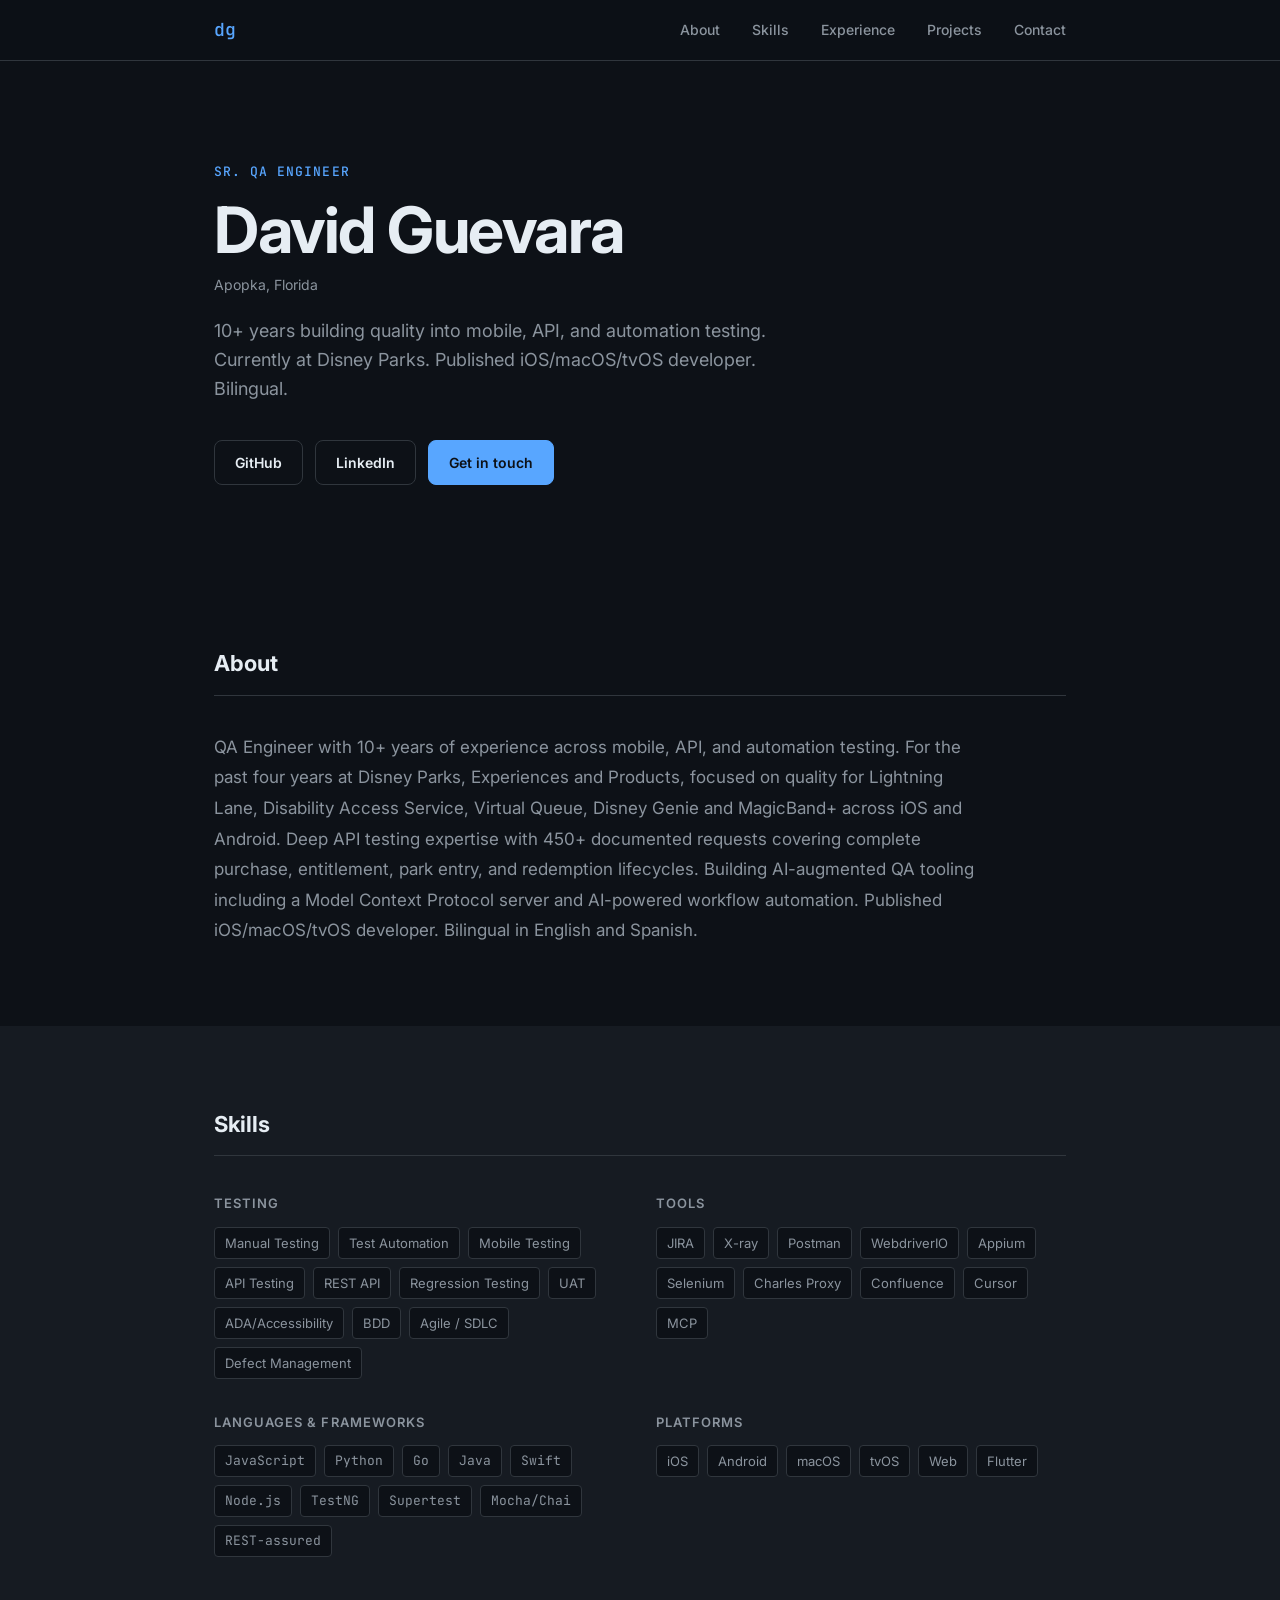
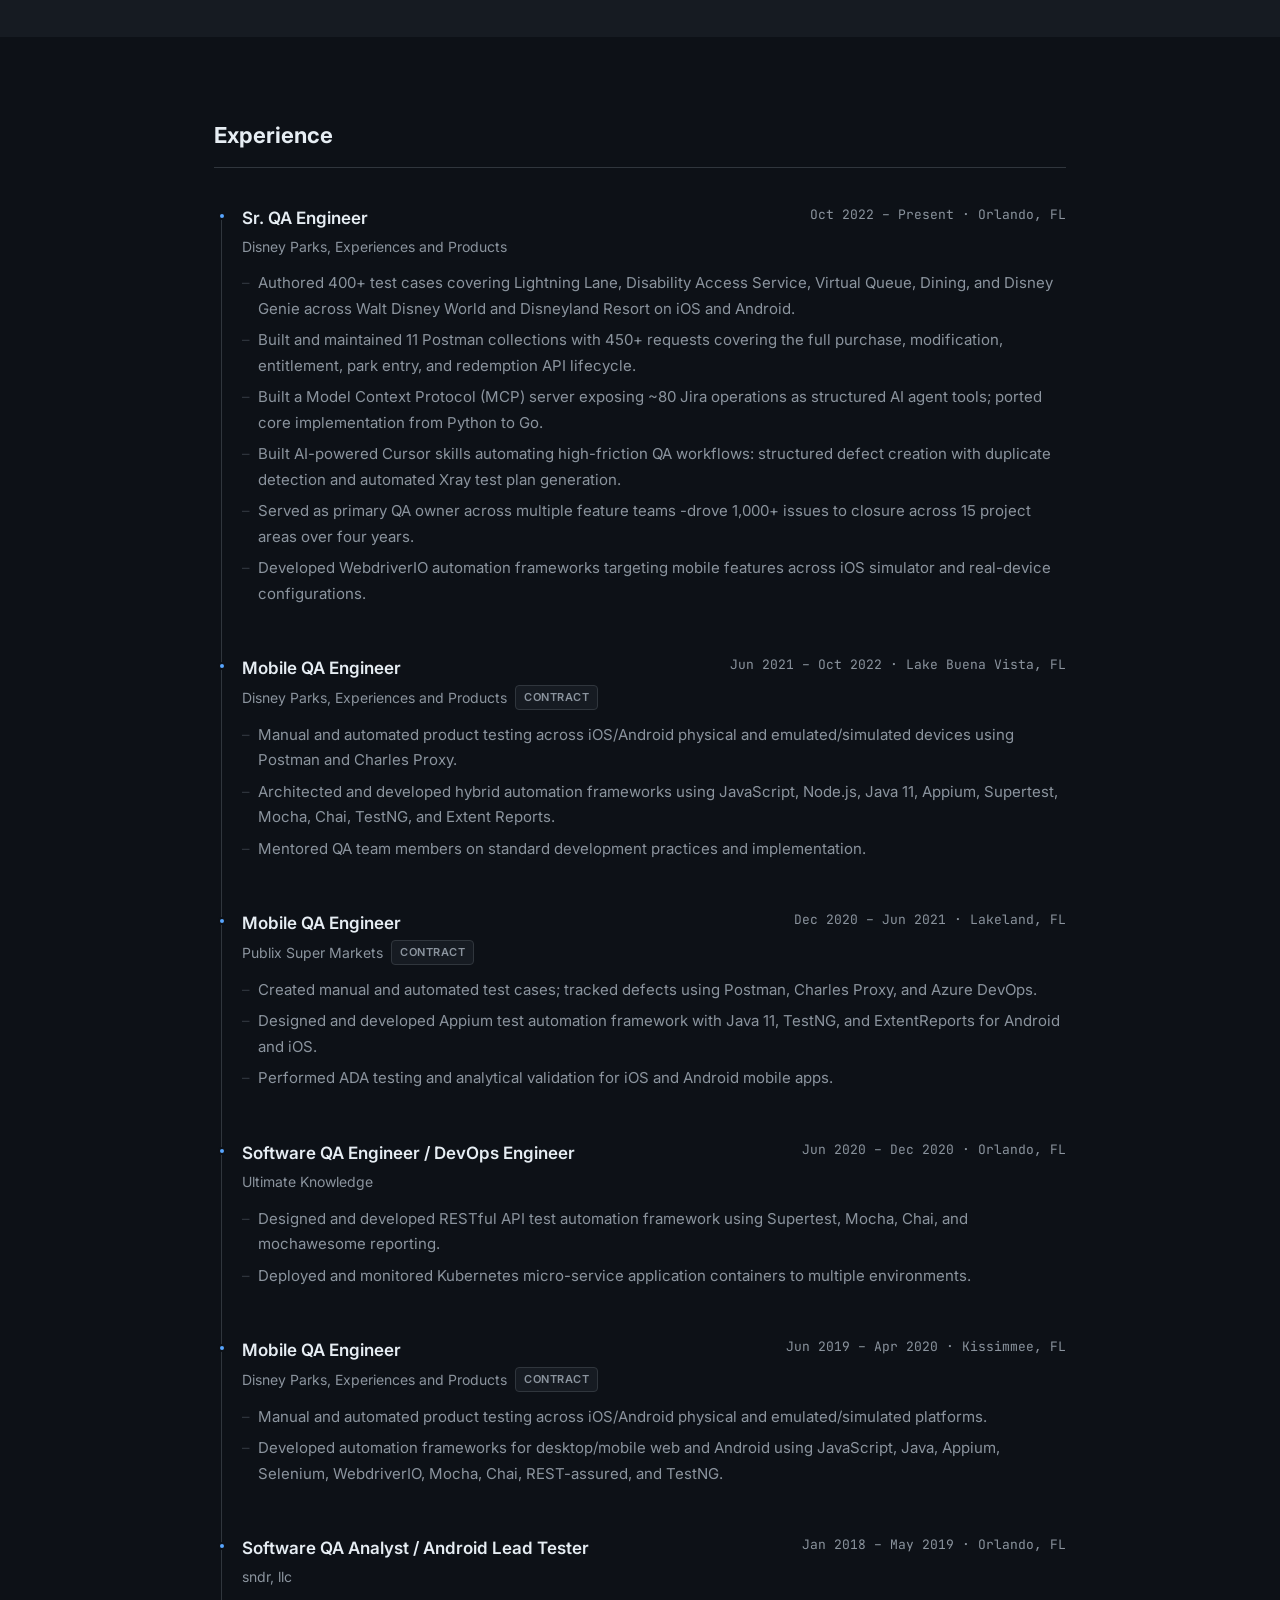
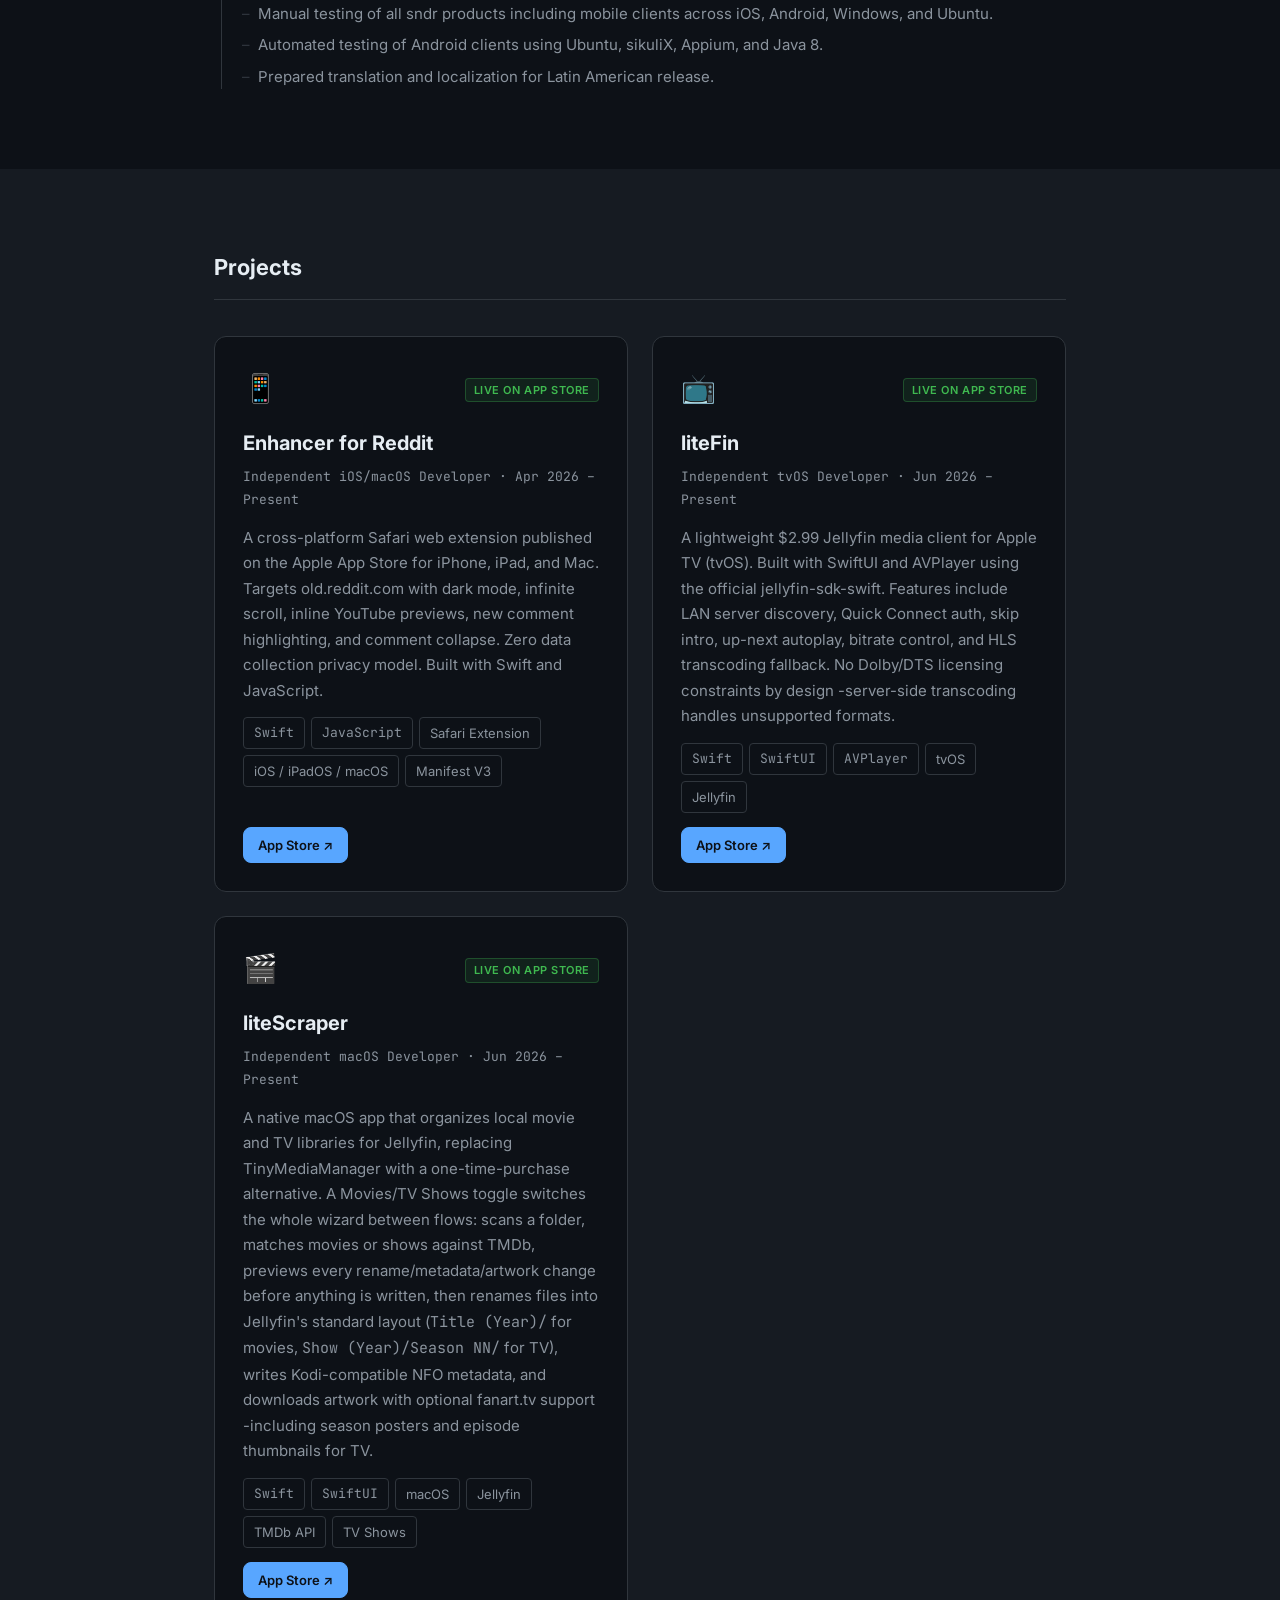
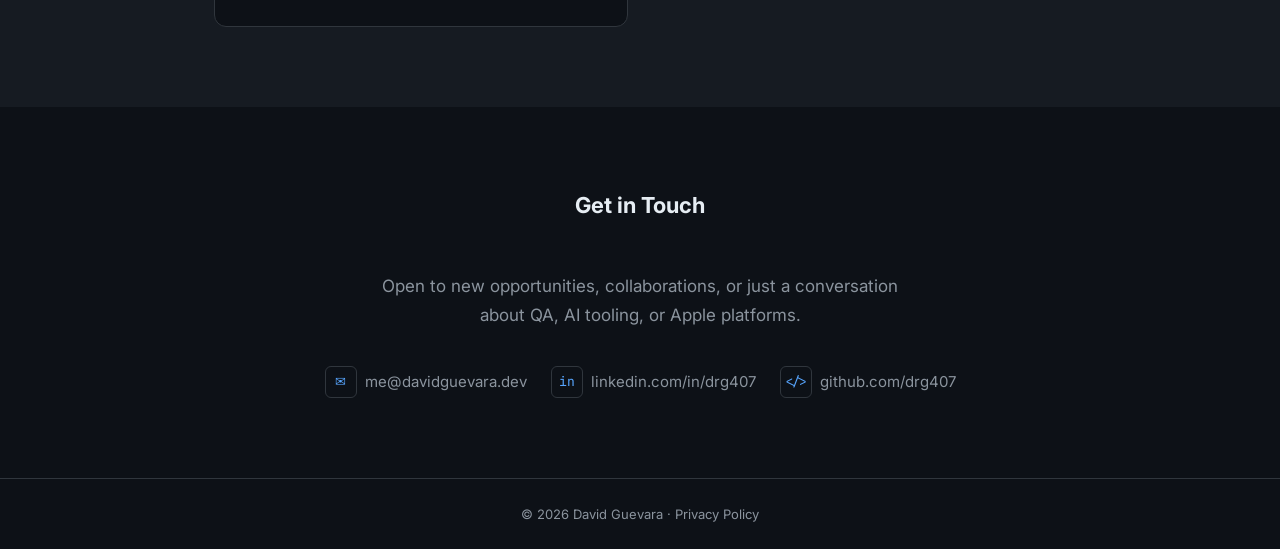
==== commit 72c08319: "Update site: remove private repo link, reword Disney tenure, add liteScraper TV shows - Remove GitHu" ====
--- a/index.html
+++ b/index.html
@@ -41,7 +41,7 @@
       <p class="hero-eyebrow mono">Sr. QA Engineer</p>
       <h1 class="hero-name">David Guevara</h1>
       <p class="hero-location">Apopka, Florida</p>
-      <p class="hero-tagline">10+ years building quality into mobile, API, and automation testing.<br>Currently embedded
+      <p class="hero-tagline">10+ years building quality into mobile, API, and automation testing.<br>Currently
         at Disney Parks. Published iOS/macOS/tvOS developer. Bilingual.</p>
       <div class="hero-links">
         <a href="https://github.com/drg407" target="_blank" rel="noopener" class="btn btn-outline">GitHub</a>
@@ -56,10 +56,10 @@
     <div class="container">
       <h2 class="section-title">About</h2>
       <p class="about-text">QA Engineer with 10+ years of experience across mobile, API, and automation testing. For the
-        past four years embedded at Disney Parks, Experiences and Products, focused on quality for Lightning Lane,
+        past four years at Disney Parks, Experiences and Products, focused on quality for Lightning Lane,
         Disability Access Service, Virtual Queue, Disney Genie and MagicBand+ across iOS and Android. Deep API testing
         expertise with 450+ documented requests covering complete purchase, entitlement, park entry, and redemption
-        lifecycles. Builds AI-augmented QA tooling including a Model Context Protocol server and AI-powered workflow
+        lifecycles. Building AI-augmented QA tooling including a Model Context Protocol server and AI-powered workflow
         automation. Published iOS/macOS/tvOS developer. Bilingual in English and Spanish.</p>
     </div>
   </section>
@@ -296,8 +296,6 @@
           <div class="project-links">
             <a href="https://apps.apple.com/us/app/enhancer-for-reddit/id6763678868" target="_blank" rel="noopener"
               class="btn btn-sm btn-accent">App Store ↗</a>
-            <a href="https://github.com/drg407" target="_blank" rel="noopener" class="btn btn-sm btn-outline">GitHub
-              ↗</a>
           </div>
         </div>
 
@@ -336,17 +334,20 @@
           </div>
           <h3 class="project-title">liteScraper</h3>
           <p class="project-subtitle">Independent macOS Developer · Jun 2026 – Present</p>
-          <p class="project-desc">A native macOS app that organizes a local movie library for Jellyfin, replacing
-            TinyMediaManager with a one-time-purchase alternative. Scans a folder, matches movies against TMDb,
-            previews every rename/metadata/artwork change before anything is written, then renames files into
-            Jellyfin's standard layout, writes Kodi-compatible NFO metadata, and downloads artwork with optional
-            fanart.tv support.</p>
+          <p class="project-desc">A native macOS app that organizes local movie and TV libraries for Jellyfin,
+            replacing TinyMediaManager with a one-time-purchase alternative. A Movies/TV Shows toggle switches the
+            whole wizard between flows: scans a folder, matches movies or shows against TMDb, previews every
+            rename/metadata/artwork change before anything is written, then renames files into Jellyfin's standard
+            layout (<span class="mono">Title (Year)/</span> for movies, <span class="mono">Show (Year)/Season NN/</span>
+            for TV), writes Kodi-compatible NFO metadata, and downloads artwork with optional fanart.tv support
+            -including season posters and episode thumbnails for TV.</p>
           <div class="project-tags">
             <span class="tag mono">Swift</span>
             <span class="tag mono">SwiftUI</span>
             <span class="tag">macOS</span>
             <span class="tag">Jellyfin</span>
             <span class="tag">TMDb API</span>
+            <span class="tag">TV Shows</span>
           </div>
           <div class="project-links">
             <a href="https://apps.apple.com/us/app/litescraper/id6781021299?mt=12" target="_blank" rel="noopener"
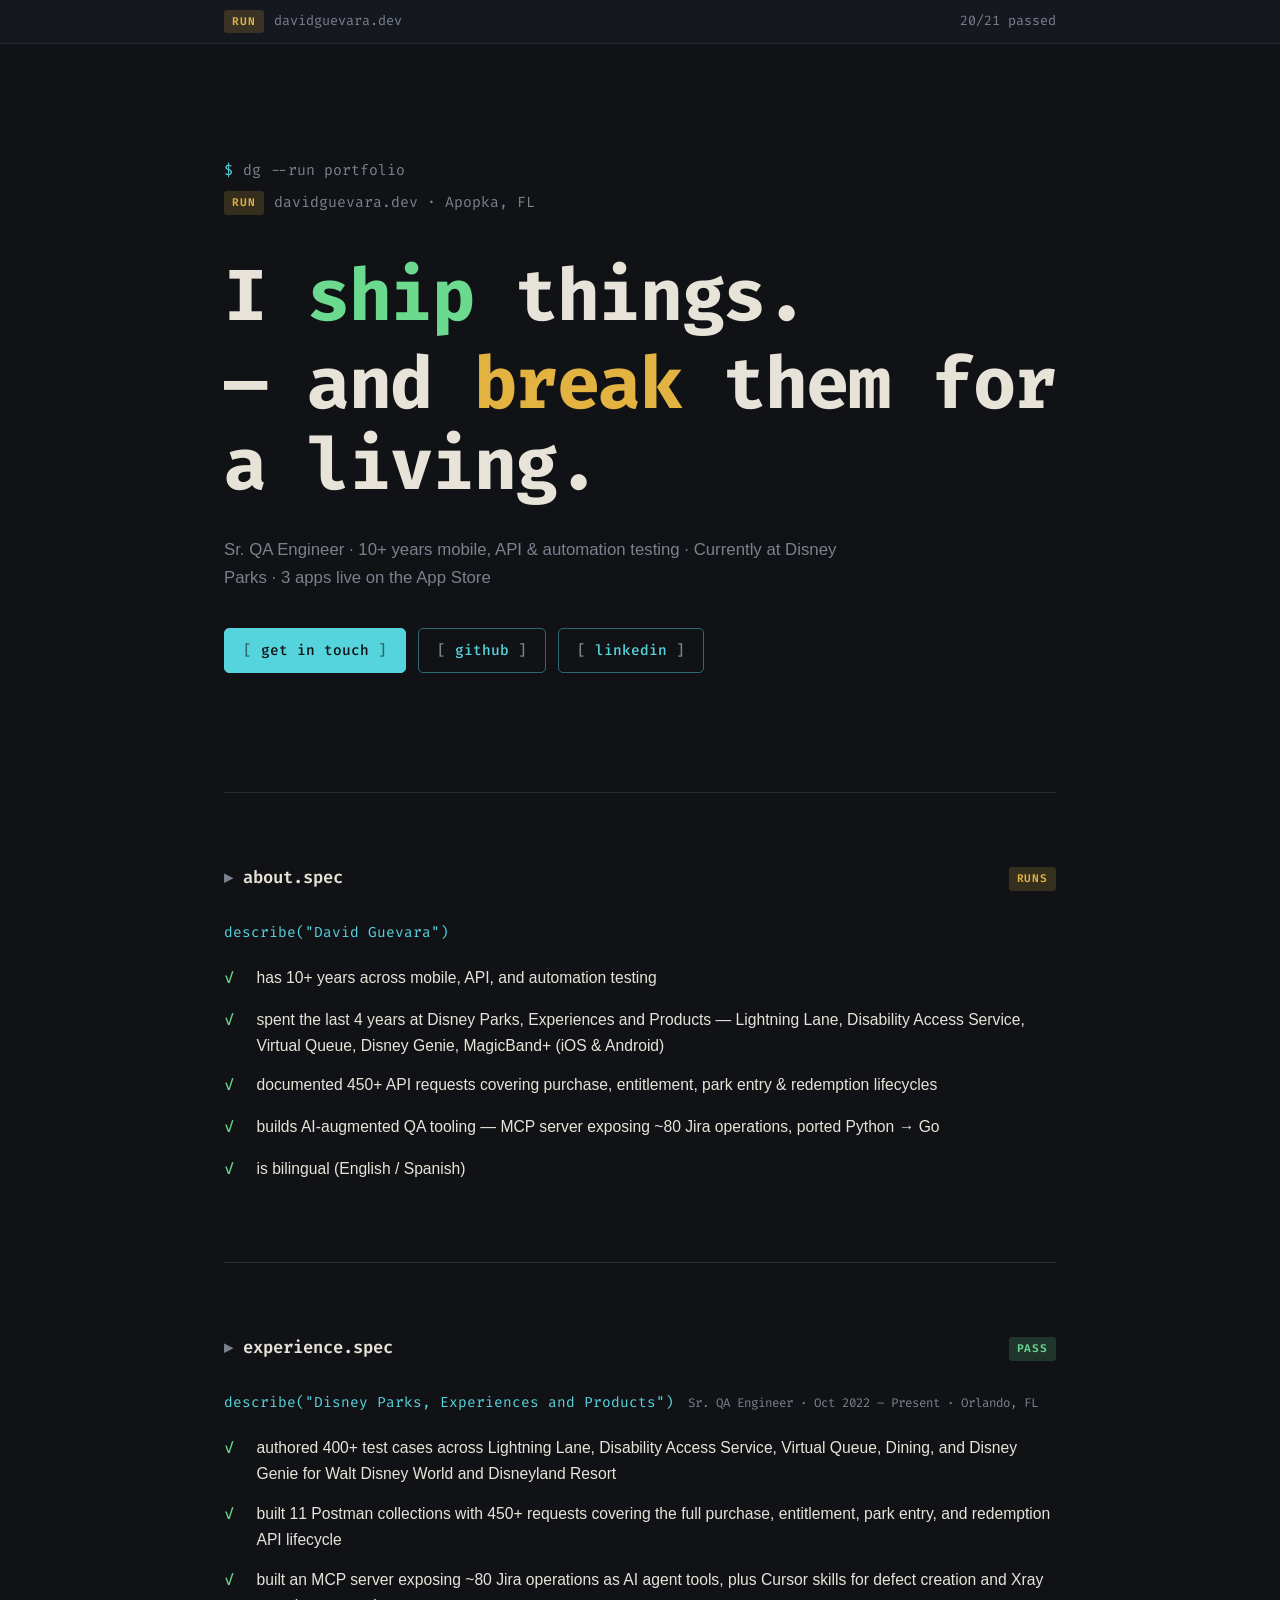
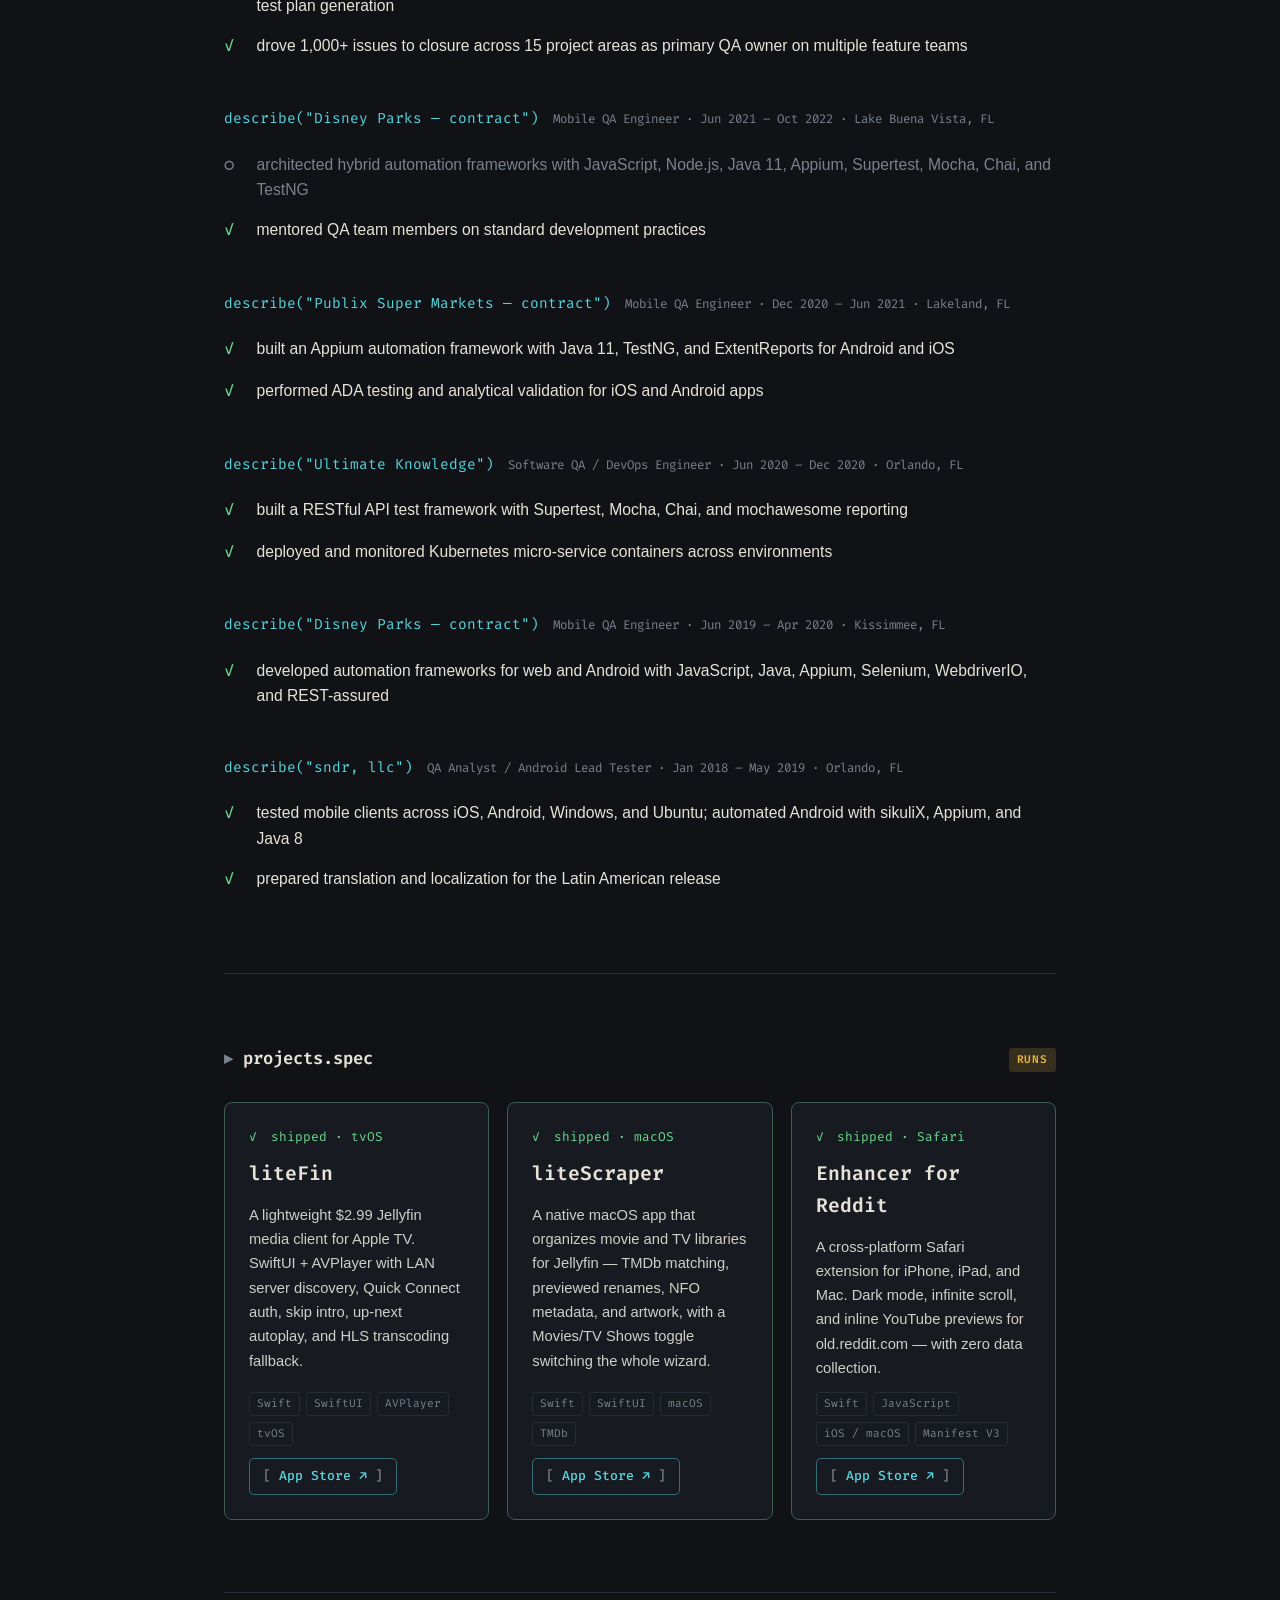
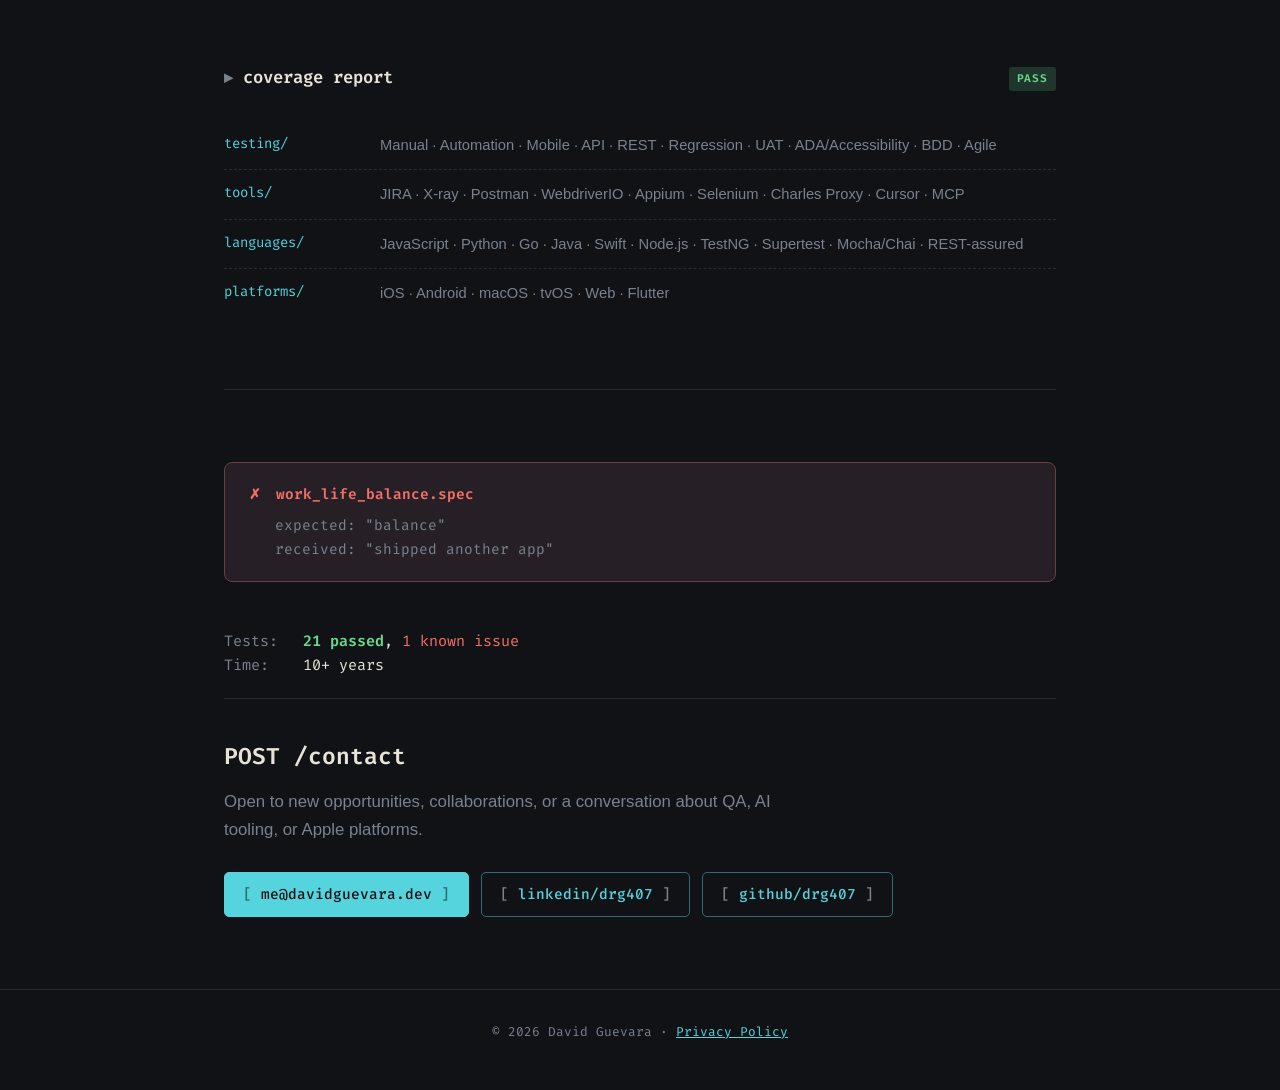
==== commit 9aee32e8: "Promote Living Test Suite redesign to main site Move v2 prototype to the repo root, replacing the ol" ====
--- a/index.html
+++ b/index.html
@@ -5,388 +5,297 @@
   <meta charset="UTF-8" />
   <meta name="viewport" content="width=device-width, initial-scale=1.0" />
   <meta name="description"
-    content="David Guevara -Sr. QA Engineer. 10+ years in mobile, API, and automation testing. Orlando, FL." />
+    content="David Guevara — Sr. QA Engineer. 10+ years in mobile, API, and automation testing. Orlando, FL." />
   <title>David Guevara</title>
-  <link rel="preconnect" href="https://fonts.googleapis.com" />
-  <link rel="preconnect" href="https://fonts.gstatic.com" crossorigin />
-  <link
-    href="https://fonts.googleapis.com/css2?family=Inter:wght@400;500;600;700&family=JetBrains+Mono:wght@400;500&display=swap"
-    rel="stylesheet" />
   <link rel="icon" type="image/svg+xml" href="favicon.svg" />
   <link rel="stylesheet" href="css/style.css" />
 </head>
 
 <body>
 
-  <!-- NAV -->
-  <header class="nav" id="nav">
-    <div class="nav-inner container">
-      <a href="#hero" class="nav-logo">dg</a>
-      <nav class="nav-links" id="nav-links">
-        <a href="#about">About</a>
-        <a href="#skills">Skills</a>
-        <a href="#experience">Experience</a>
-        <a href="#projects">Projects</a>
-        <a href="#contact">Contact</a>
-      </nav>
-      <button class="nav-toggle" id="nav-toggle" aria-label="Toggle menu">
-        <span></span><span></span><span></span>
-      </button>
+  <!-- STATUS BAR -->
+  <header class="statusbar">
+    <div class="statusbar-inner">
+      <span class="statusbar-run"><span class="badge badge-run" id="suite-badge">RUN</span>
+        <span class="statusbar-host">davidguevara.dev</span></span>
+      <span class="statusbar-count mono" id="test-counter" aria-live="polite">0/0 passed</span>
     </div>
   </header>
 
-  <!-- HERO -->
-  <section class="hero" id="hero">
-    <div class="container hero-inner">
-      <p class="hero-eyebrow mono">Sr. QA Engineer</p>
-      <h1 class="hero-name">David Guevara</h1>
-      <p class="hero-location">Apopka, Florida</p>
-      <p class="hero-tagline">10+ years building quality into mobile, API, and automation testing.<br>Currently
-        at Disney Parks. Published iOS/macOS/tvOS developer. Bilingual.</p>
-      <div class="hero-links">
-        <a href="https://github.com/drg407" target="_blank" rel="noopener" class="btn btn-outline">GitHub</a>
-        <a href="https://linkedin.com/in/drg407" target="_blank" rel="noopener" class="btn btn-outline">LinkedIn</a>
-        <a href="mailto:me@davidguevara.dev" class="btn btn-accent">Get in touch</a>
-      </div>
-    </div>
-  </section>
-
-  <!-- ABOUT -->
-  <section class="section" id="about">
-    <div class="container">
-      <h2 class="section-title">About</h2>
-      <p class="about-text">QA Engineer with 10+ years of experience across mobile, API, and automation testing. For the
-        past four years at Disney Parks, Experiences and Products, focused on quality for Lightning Lane,
-        Disability Access Service, Virtual Queue, Disney Genie and MagicBand+ across iOS and Android. Deep API testing
-        expertise with 450+ documented requests covering complete purchase, entitlement, park entry, and redemption
-        lifecycles. Building AI-augmented QA tooling including a Model Context Protocol server and AI-powered workflow
-        automation. Published iOS/macOS/tvOS developer. Bilingual in English and Spanish.</p>
-    </div>
-  </section>
-
-  <!-- SKILLS -->
-  <section class="section section-alt" id="skills">
-    <div class="container">
-      <h2 class="section-title">Skills</h2>
-      <div class="skills-grid">
-
-        <div class="skill-group">
-          <h3 class="skill-group-title">Testing</h3>
-          <div class="tags">
-            <span class="tag">Manual Testing</span>
-            <span class="tag">Test Automation</span>
-            <span class="tag">Mobile Testing</span>
-            <span class="tag">API Testing</span>
-            <span class="tag">REST API</span>
-            <span class="tag">Regression Testing</span>
-            <span class="tag">UAT</span>
-            <span class="tag">ADA/Accessibility</span>
-            <span class="tag">BDD</span>
-            <span class="tag">Agile / SDLC</span>
-            <span class="tag">Defect Management</span>
+  <main>
+
+    <!-- HERO -->
+    <section class="hero" id="hero">
+      <div class="boot mono" id="boot">
+        <p class="boot-line"><span class="prompt">$</span> dg --run portfolio</p>
+        <p class="boot-line"><span class="badge badge-run">RUN</span> davidguevara.dev · Apopka, FL</p>
+      </div>
+      <h1 class="thesis">
+        <span class="thesis-line">I <em class="ship">ship</em> things.</span>
+        <span class="thesis-line">— and <em class="break">break</em> them for a living.</span>
+      </h1>
+      <p class="subline">Sr. QA Engineer · 10+ years mobile, API &amp; automation testing · Currently at Disney Parks ·
+        3 apps live on the App Store</p>
+      <div class="hero-ctas">
+        <a href="mailto:me@davidguevara.dev" class="btn btn-solid mono">get in touch</a>
+        <a href="https://github.com/drg407" target="_blank" rel="noopener" class="btn mono">github</a>
+        <a href="https://linkedin.com/in/drg407" target="_blank" rel="noopener" class="btn mono">linkedin</a>
+      </div>
+    </section>
+
+    <!-- ABOUT -->
+    <section class="spec" id="about">
+      <div class="spec-header">
+        <h2 class="spec-name mono">about.spec</h2>
+        <span class="badge badge-run spec-badge">RUNS</span>
+      </div>
+      <p class="describe mono">describe("David Guevara")</p>
+      <ul class="assertions">
+        <li class="assertion">
+          <span class="tick" aria-hidden="true"></span>
+          <span class="assertion-text">has 10+ years across mobile, API, and automation testing</span>
+        </li>
+        <li class="assertion">
+          <span class="tick" aria-hidden="true"></span>
+          <span class="assertion-text">spent the last 4 years at Disney Parks, Experiences and Products — Lightning
+            Lane, Disability Access Service, Virtual Queue, Disney Genie, MagicBand+ (iOS &amp; Android)</span>
+        </li>
+        <li class="assertion">
+          <span class="tick" aria-hidden="true"></span>
+          <span class="assertion-text">documented 450+ API requests covering purchase, entitlement, park entry &amp;
+            redemption lifecycles</span>
+        </li>
+        <li class="assertion">
+          <span class="tick" aria-hidden="true"></span>
+          <span class="assertion-text">builds AI-augmented QA tooling — MCP server exposing ~80 Jira operations, ported
+            Python → Go</span>
+        </li>
+        <li class="assertion">
+          <span class="tick" aria-hidden="true"></span>
+          <span class="assertion-text">is bilingual (English / Spanish)</span>
+        </li>
+      </ul>
+    </section>
+
+    <!-- EXPERIENCE -->
+    <section class="spec" id="experience">
+      <div class="spec-header">
+        <h2 class="spec-name mono">experience.spec</h2>
+        <span class="badge badge-run spec-badge">RUNS</span>
+      </div>
+
+      <div class="describe-block">
+        <p class="describe mono">describe("Disney Parks, Experiences and Products")<span class="describe-meta">Sr. QA
+            Engineer · Oct 2022 – Present · Orlando, FL</span></p>
+        <ul class="assertions">
+          <li class="assertion">
+            <span class="tick" aria-hidden="true"></span>
+            <span class="assertion-text">authored 400+ test cases across Lightning Lane, Disability Access Service,
+              Virtual Queue, Dining, and Disney Genie for Walt Disney World and Disneyland Resort</span>
+          </li>
+          <li class="assertion">
+            <span class="tick" aria-hidden="true"></span>
+            <span class="assertion-text">built 11 Postman collections with 450+ requests covering the full purchase,
+              entitlement, park entry, and redemption API lifecycle</span>
+          </li>
+          <li class="assertion">
+            <span class="tick" aria-hidden="true"></span>
+            <span class="assertion-text">built an MCP server exposing ~80 Jira operations as AI agent tools, plus
+              Cursor skills for defect creation and Xray test plan generation</span>
+          </li>
+          <li class="assertion">
+            <span class="tick" aria-hidden="true"></span>
+            <span class="assertion-text">drove 1,000+ issues to closure across 15 project areas as primary QA owner on
+              multiple feature teams</span>
+          </li>
+        </ul>
+      </div>
+
+      <div class="describe-block">
+        <p class="describe mono">describe("Disney Parks — contract")<span class="describe-meta">Mobile QA Engineer ·
+            Jun 2021 – Oct 2022 · Lake Buena Vista, FL</span></p>
+        <ul class="assertions">
+          <li class="assertion">
+            <span class="tick" aria-hidden="true"></span>
+            <span class="assertion-text">architected hybrid automation frameworks with JavaScript, Node.js, Java 11,
+              Appium, Supertest, Mocha, Chai, and TestNG</span>
+          </li>
+          <li class="assertion">
+            <span class="tick" aria-hidden="true"></span>
+            <span class="assertion-text">mentored QA team members on standard development practices</span>
+          </li>
+        </ul>
+      </div>
+
+      <div class="describe-block">
+        <p class="describe mono">describe("Publix Super Markets — contract")<span class="describe-meta">Mobile QA
+            Engineer · Dec 2020 – Jun 2021 · Lakeland, FL</span></p>
+        <ul class="assertions">
+          <li class="assertion">
+            <span class="tick" aria-hidden="true"></span>
+            <span class="assertion-text">built an Appium automation framework with Java 11, TestNG, and ExtentReports
+              for Android and iOS</span>
+          </li>
+          <li class="assertion">
+            <span class="tick" aria-hidden="true"></span>
+            <span class="assertion-text">performed ADA testing and analytical validation for iOS and Android apps</span>
+          </li>
+        </ul>
+      </div>
+
+      <div class="describe-block">
+        <p class="describe mono">describe("Ultimate Knowledge")<span class="describe-meta">Software QA / DevOps
+            Engineer · Jun 2020 – Dec 2020 · Orlando, FL</span></p>
+        <ul class="assertions">
+          <li class="assertion">
+            <span class="tick" aria-hidden="true"></span>
+            <span class="assertion-text">built a RESTful API test framework with Supertest, Mocha, Chai, and
+              mochawesome reporting</span>
+          </li>
+          <li class="assertion">
+            <span class="tick" aria-hidden="true"></span>
+            <span class="assertion-text">deployed and monitored Kubernetes micro-service containers across
+              environments</span>
+          </li>
+        </ul>
+      </div>
+
+      <div class="describe-block">
+        <p class="describe mono">describe("Disney Parks — contract")<span class="describe-meta">Mobile QA Engineer ·
+            Jun 2019 – Apr 2020 · Kissimmee, FL</span></p>
+        <ul class="assertions">
+          <li class="assertion">
+            <span class="tick" aria-hidden="true"></span>
+            <span class="assertion-text">developed automation frameworks for web and Android with JavaScript, Java,
+              Appium, Selenium, WebdriverIO, and REST-assured</span>
+          </li>
+        </ul>
+      </div>
+
+      <div class="describe-block">
+        <p class="describe mono">describe("sndr, llc")<span class="describe-meta">QA Analyst / Android Lead Tester ·
+            Jan 2018 – May 2019 · Orlando, FL</span></p>
+        <ul class="assertions">
+          <li class="assertion">
+            <span class="tick" aria-hidden="true"></span>
+            <span class="assertion-text">tested mobile clients across iOS, Android, Windows, and Ubuntu; automated
+              Android with sikuliX, Appium, and Java 8</span>
+          </li>
+          <li class="assertion">
+            <span class="tick" aria-hidden="true"></span>
+            <span class="assertion-text">prepared translation and localization for the Latin American release</span>
+          </li>
+        </ul>
+      </div>
+    </section>
+
+    <!-- PROJECTS -->
+    <section class="spec" id="projects">
+      <div class="spec-header">
+        <h2 class="spec-name mono">projects.spec</h2>
+        <span class="badge badge-run spec-badge">RUNS</span>
+      </div>
+
+      <div class="project-cards">
+        <article class="project-card assertion">
+          <div class="project-status mono"><span class="tick" aria-hidden="true"></span> shipped · tvOS</div>
+          <h3 class="project-title mono">liteFin</h3>
+          <p class="project-desc">A lightweight $2.99 Jellyfin media client for Apple TV. SwiftUI + AVPlayer with LAN
+            server discovery, Quick Connect auth, skip intro, up-next autoplay, and HLS transcoding fallback.</p>
+          <div class="project-tags mono">
+            <span class="tag">Swift</span><span class="tag">SwiftUI</span><span class="tag">AVPlayer</span><span
+              class="tag">tvOS</span>
           </div>
+          <a href="https://apps.apple.com/app/litefin/id6777851924" target="_blank" rel="noopener"
+            class="btn btn-sm mono">App Store ↗</a>
+        </article>
+
+        <article class="project-card assertion">
+          <div class="project-status mono"><span class="tick" aria-hidden="true"></span> shipped · macOS</div>
+          <h3 class="project-title mono">liteScraper</h3>
+          <p class="project-desc">A native macOS app that organizes movie and TV libraries for Jellyfin — TMDb
+            matching, previewed renames, NFO metadata, and artwork, with a Movies/TV Shows toggle switching the whole
+            wizard.</p>
+          <div class="project-tags mono">
+            <span class="tag">Swift</span><span class="tag">SwiftUI</span><span class="tag">macOS</span><span
+              class="tag">TMDb</span>
+          </div>
+          <a href="https://apps.apple.com/us/app/litescraper/id6781021299?mt=12" target="_blank" rel="noopener"
+            class="btn btn-sm mono">App Store ↗</a>
+        </article>
+
+        <article class="project-card assertion">
+          <div class="project-status mono"><span class="tick" aria-hidden="true"></span> shipped · Safari</div>
+          <h3 class="project-title mono">Enhancer for Reddit</h3>
+          <p class="project-desc">A cross-platform Safari extension for iPhone, iPad, and Mac. Dark mode, infinite
+            scroll, and inline YouTube previews for old.reddit.com — with zero data collection.</p>
+          <div class="project-tags mono">
+            <span class="tag">Swift</span><span class="tag">JavaScript</span><span class="tag">iOS / macOS</span><span
+              class="tag">Manifest V3</span>
+          </div>
+          <a href="https://apps.apple.com/us/app/enhancer-for-reddit/id6763678868" target="_blank" rel="noopener"
+            class="btn btn-sm mono">App Store ↗</a>
+        </article>
+      </div>
+    </section>
+
+    <!-- SKILLS / COVERAGE -->
+    <section class="spec" id="skills">
+      <div class="spec-header">
+        <h2 class="spec-name mono">coverage report</h2>
+        <span class="badge badge-run spec-badge">RUNS</span>
+      </div>
+      <dl class="coverage">
+        <div class="coverage-row">
+          <dt class="mono">testing/</dt>
+          <dd>Manual · Automation · Mobile · API · REST · Regression · UAT · ADA/Accessibility · BDD · Agile</dd>
         </div>
-
-        <div class="skill-group">
-          <h3 class="skill-group-title">Tools</h3>
-          <div class="tags">
-            <span class="tag">JIRA</span>
-            <span class="tag">X-ray</span>
-            <span class="tag">Postman</span>
-            <span class="tag">WebdriverIO</span>
-            <span class="tag">Appium</span>
-            <span class="tag">Selenium</span>
-            <span class="tag">Charles Proxy</span>
-            <span class="tag">Confluence</span>
-            <span class="tag">Cursor</span>
-            <span class="tag">MCP</span>
-          </div>
+        <div class="coverage-row">
+          <dt class="mono">tools/</dt>
+          <dd>JIRA · X-ray · Postman · WebdriverIO · Appium · Selenium · Charles Proxy · Cursor · MCP</dd>
         </div>
-
-        <div class="skill-group">
-          <h3 class="skill-group-title">Languages &amp; Frameworks</h3>
-          <div class="tags">
-            <span class="tag mono">JavaScript</span>
-            <span class="tag mono">Python</span>
-            <span class="tag mono">Go</span>
-            <span class="tag mono">Java</span>
-            <span class="tag mono">Swift</span>
-            <span class="tag mono">Node.js</span>
-            <span class="tag mono">TestNG</span>
-            <span class="tag mono">Supertest</span>
-            <span class="tag mono">Mocha/Chai</span>
-            <span class="tag mono">REST-assured</span>
-          </div>
+        <div class="coverage-row">
+          <dt class="mono">languages/</dt>
+          <dd>JavaScript · Python · Go · Java · Swift · Node.js · TestNG · Supertest · Mocha/Chai · REST-assured</dd>
         </div>
-
-        <div class="skill-group">
-          <h3 class="skill-group-title">Platforms</h3>
-          <div class="tags">
-            <span class="tag">iOS</span>
-            <span class="tag">Android</span>
-            <span class="tag">macOS</span>
-            <span class="tag">tvOS</span>
-            <span class="tag">Web</span>
-            <span class="tag">Flutter</span>
-          </div>
+        <div class="coverage-row">
+          <dt class="mono">platforms/</dt>
+          <dd>iOS · Android · macOS · tvOS · Web · Flutter</dd>
         </div>
-
-      </div>
-    </div>
-  </section>
-
-  <!-- EXPERIENCE -->
-  <section class="section" id="experience">
-    <div class="container">
-      <h2 class="section-title">Experience</h2>
-      <div class="timeline">
-
-        <div class="timeline-item">
-          <div class="timeline-dot"></div>
-          <div class="timeline-content">
-            <div class="timeline-header">
-              <div>
-                <h3 class="job-title">Sr. QA Engineer</h3>
-                <p class="job-company">Disney Parks, Experiences and Products</p>
-              </div>
-              <span class="job-meta">Oct 2022 – Present · Orlando, FL</span>
-            </div>
-            <ul class="job-bullets">
-              <li>Authored 400+ test cases covering Lightning Lane, Disability Access Service, Virtual Queue, Dining,
-                and Disney Genie across Walt Disney World and Disneyland Resort on iOS and Android.</li>
-              <li>Built and maintained 11 Postman collections with 450+ requests covering the full purchase,
-                modification, entitlement, park entry, and redemption API lifecycle.</li>
-              <li>Built a Model Context Protocol (MCP) server exposing ~80 Jira operations as structured AI agent tools;
-                ported core implementation from Python to Go.</li>
-              <li>Built AI-powered Cursor skills automating high-friction QA workflows: structured defect creation with
-                duplicate detection and automated Xray test plan generation.</li>
-              <li>Served as primary QA owner across multiple feature teams -drove 1,000+ issues to closure across 15
-                project areas over four years.</li>
-              <li>Developed WebdriverIO automation frameworks targeting mobile features across iOS simulator and
-                real-device configurations.</li>
-            </ul>
-          </div>
-        </div>
-
-        <div class="timeline-item">
-          <div class="timeline-dot"></div>
-          <div class="timeline-content">
-            <div class="timeline-header">
-              <div>
-                <h3 class="job-title">Mobile QA Engineer</h3>
-                <p class="job-company">Disney Parks, Experiences and Products <span class="badge">Contract</span></p>
-              </div>
-              <span class="job-meta">Jun 2021 – Oct 2022 · Lake Buena Vista, FL</span>
-            </div>
-            <ul class="job-bullets">
-              <li>Manual and automated product testing across iOS/Android physical and emulated/simulated devices using
-                Postman and Charles Proxy.</li>
-              <li>Architected and developed hybrid automation frameworks using JavaScript, Node.js, Java 11, Appium,
-                Supertest, Mocha, Chai, TestNG, and Extent Reports.</li>
-              <li>Mentored QA team members on standard development practices and implementation.</li>
-            </ul>
-          </div>
-        </div>
-
-        <div class="timeline-item">
-          <div class="timeline-dot"></div>
-          <div class="timeline-content">
-            <div class="timeline-header">
-              <div>
-                <h3 class="job-title">Mobile QA Engineer</h3>
-                <p class="job-company">Publix Super Markets <span class="badge">Contract</span></p>
-              </div>
-              <span class="job-meta">Dec 2020 – Jun 2021 · Lakeland, FL</span>
-            </div>
-            <ul class="job-bullets">
-              <li>Created manual and automated test cases; tracked defects using Postman, Charles Proxy, and Azure
-                DevOps.</li>
-              <li>Designed and developed Appium test automation framework with Java 11, TestNG, and ExtentReports for
-                Android and iOS.</li>
-              <li>Performed ADA testing and analytical validation for iOS and Android mobile apps.</li>
-            </ul>
-          </div>
-        </div>
-
-        <div class="timeline-item">
-          <div class="timeline-dot"></div>
-          <div class="timeline-content">
-            <div class="timeline-header">
-              <div>
-                <h3 class="job-title">Software QA Engineer / DevOps Engineer</h3>
-                <p class="job-company">Ultimate Knowledge</p>
-              </div>
-              <span class="job-meta">Jun 2020 – Dec 2020 · Orlando, FL</span>
-            </div>
-            <ul class="job-bullets">
-              <li>Designed and developed RESTful API test automation framework using Supertest, Mocha, Chai, and
-                mochawesome reporting.</li>
-              <li>Deployed and monitored Kubernetes micro-service application containers to multiple environments.</li>
-            </ul>
-          </div>
-        </div>
-
-        <div class="timeline-item">
-          <div class="timeline-dot"></div>
-          <div class="timeline-content">
-            <div class="timeline-header">
-              <div>
-                <h3 class="job-title">Mobile QA Engineer</h3>
-                <p class="job-company">Disney Parks, Experiences and Products <span class="badge">Contract</span></p>
-              </div>
-              <span class="job-meta">Jun 2019 – Apr 2020 · Kissimmee, FL</span>
-            </div>
-            <ul class="job-bullets">
-              <li>Manual and automated product testing across iOS/Android physical and emulated/simulated platforms.
-              </li>
-              <li>Developed automation frameworks for desktop/mobile web and Android using JavaScript, Java, Appium,
-                Selenium, WebdriverIO, Mocha, Chai, REST-assured, and TestNG.</li>
-            </ul>
-          </div>
-        </div>
-
-        <div class="timeline-item">
-          <div class="timeline-dot"></div>
-          <div class="timeline-content">
-            <div class="timeline-header">
-              <div>
-                <h3 class="job-title">Software QA Analyst / Android Lead Tester</h3>
-                <p class="job-company">sndr, llc</p>
-              </div>
-              <span class="job-meta">Jan 2018 – May 2019 · Orlando, FL</span>
-            </div>
-            <ul class="job-bullets">
-              <li>Manual testing of all sndr products including mobile clients across iOS, Android, Windows, and Ubuntu.
-              </li>
-              <li>Automated testing of Android clients using Ubuntu, sikuliX, Appium, and Java 8.</li>
-              <li>Prepared translation and localization for Latin American release.</li>
-            </ul>
-          </div>
-        </div>
-
-      </div>
-    </div>
-  </section>
-
-  <!-- PROJECTS -->
-  <section class="section section-alt" id="projects">
-    <div class="container">
-      <h2 class="section-title">Projects</h2>
-      <div class="projects-grid">
-
-        <div class="project-card">
-          <div class="project-card-header">
-            <div class="project-icon">📱</div>
-            <div class="project-badges">
-              <span class="badge badge-green">Live on App Store</span>
-            </div>
-          </div>
-          <h3 class="project-title">Enhancer for Reddit</h3>
-          <p class="project-subtitle">Independent iOS/macOS Developer · Apr 2026 – Present</p>
-          <p class="project-desc">A cross-platform Safari web extension published on the Apple App Store for iPhone,
-            iPad, and Mac. Targets old.reddit.com with dark mode, infinite scroll, inline YouTube previews, new comment
-            highlighting, and comment collapse. Zero data collection privacy model. Built with Swift and JavaScript.</p>
-          <div class="project-tags">
-            <span class="tag mono">Swift</span>
-            <span class="tag mono">JavaScript</span>
-            <span class="tag">Safari Extension</span>
-            <span class="tag">iOS / iPadOS / macOS</span>
-            <span class="tag">Manifest V3</span>
-          </div>
-          <div class="project-links">
-            <a href="https://apps.apple.com/us/app/enhancer-for-reddit/id6763678868" target="_blank" rel="noopener"
-              class="btn btn-sm btn-accent">App Store ↗</a>
-          </div>
-        </div>
-
-        <div class="project-card">
-          <div class="project-card-header">
-            <div class="project-icon">📺</div>
-            <div class="project-badges">
-              <span class="badge badge-green">Live on App Store</span>
-            </div>
-          </div>
-          <h3 class="project-title">liteFin</h3>
-          <p class="project-subtitle">Independent tvOS Developer · Jun 2026 – Present</p>
-          <p class="project-desc">A lightweight $2.99 Jellyfin media client for Apple TV (tvOS). Built with SwiftUI and
-            AVPlayer using the official jellyfin-sdk-swift. Features include LAN server discovery, Quick Connect auth,
-            skip intro, up-next autoplay, bitrate control, and HLS transcoding fallback. No Dolby/DTS licensing
-            constraints by design -server-side transcoding handles unsupported formats.</p>
-          <div class="project-tags">
-            <span class="tag mono">Swift</span>
-            <span class="tag mono">SwiftUI</span>
-            <span class="tag mono">AVPlayer</span>
-            <span class="tag">tvOS</span>
-            <span class="tag">Jellyfin</span>
-          </div>
-          <div class="project-links">
-            <a href="https://apps.apple.com/app/litefin/id6777851924" target="_blank" rel="noopener"
-              class="btn btn-sm btn-accent">App Store ↗</a>
-          </div>
-        </div>
-
-        <div class="project-card">
-          <div class="project-card-header">
-            <div class="project-icon">🎬</div>
-            <div class="project-badges">
-              <span class="badge badge-green">Live on App Store</span>
-            </div>
-          </div>
-          <h3 class="project-title">liteScraper</h3>
-          <p class="project-subtitle">Independent macOS Developer · Jun 2026 – Present</p>
-          <p class="project-desc">A native macOS app that organizes local movie and TV libraries for Jellyfin,
-            replacing TinyMediaManager with a one-time-purchase alternative. A Movies/TV Shows toggle switches the
-            whole wizard between flows: scans a folder, matches movies or shows against TMDb, previews every
-            rename/metadata/artwork change before anything is written, then renames files into Jellyfin's standard
-            layout (<span class="mono">Title (Year)/</span> for movies, <span class="mono">Show (Year)/Season NN/</span>
-            for TV), writes Kodi-compatible NFO metadata, and downloads artwork with optional fanart.tv support
-            -including season posters and episode thumbnails for TV.</p>
-          <div class="project-tags">
-            <span class="tag mono">Swift</span>
-            <span class="tag mono">SwiftUI</span>
-            <span class="tag">macOS</span>
-            <span class="tag">Jellyfin</span>
-            <span class="tag">TMDb API</span>
-            <span class="tag">TV Shows</span>
-          </div>
-          <div class="project-links">
-            <a href="https://apps.apple.com/us/app/litescraper/id6781021299?mt=12" target="_blank" rel="noopener"
-              class="btn btn-sm btn-accent">App Store ↗</a>
-          </div>
-        </div>
-
-      </div>
-    </div>
-  </section>
-
-  <!-- CONTACT -->
-  <section class="section" id="contact">
-    <div class="container contact-inner">
-      <h2 class="section-title">Get in Touch</h2>
-      <p class="contact-text">Open to new opportunities, collaborations, or just a conversation about QA, AI tooling, or
+      </dl>
+    </section>
+
+    <!-- CONTACT + SUMMARY -->
+    <section class="spec" id="contact">
+      <div class="fail-block mono">
+        <p class="fail-line"><span class="cross" aria-hidden="true">✗</span> work_life_balance.spec</p>
+        <p class="fail-detail">expected: "balance"</p>
+        <p class="fail-detail">received: "shipped another app"</p>
+      </div>
+
+      <div class="summary mono" id="summary">
+        <p><span class="summary-label">Tests:</span> <span id="summary-passed">0 passed</span>, <span
+            class="known-issue">1 known issue</span></p>
+        <p><span class="summary-label">Time:</span> 10+ years</p>
+      </div>
+
+      <h2 class="contact-title mono">POST /contact</h2>
+      <p class="contact-text">Open to new opportunities, collaborations, or a conversation about QA, AI tooling, or
         Apple platforms.</p>
       <div class="contact-links">
-        <a href="mailto:me@davidguevara.dev" class="contact-link">
-          <span class="contact-icon">✉</span> me@davidguevara.dev
-        </a>
-        <a href="https://linkedin.com/in/drg407" target="_blank" rel="noopener" class="contact-link">
-          <span class="contact-icon">in</span> linkedin.com/in/drg407
-        </a>
-        <a href="https://github.com/drg407" target="_blank" rel="noopener" class="contact-link">
-          <span class="contact-icon">&lt;/&gt;</span> github.com/drg407
-        </a>
-      </div>
-    </div>
-  </section>
-
-  <!-- FOOTER -->
+        <a href="mailto:me@davidguevara.dev" class="btn btn-solid mono">me@davidguevara.dev</a>
+        <a href="https://linkedin.com/in/drg407" target="_blank" rel="noopener" class="btn mono">linkedin/drg407</a>
+        <a href="https://github.com/drg407" target="_blank" rel="noopener" class="btn mono">github/drg407</a>
+      </div>
+    </section>
+
+  </main>
+
   <footer class="footer">
-    <div class="container">
-      <p class="footer-text">© 2026 David Guevara · <a href="/enhancerforreddit/privacy/">Privacy Policy</a></p>
-    </div>
+    <p class="mono">© 2026 David Guevara · <a href="/enhancerforreddit/privacy/">Privacy Policy</a></p>
   </footer>
 
   <script src="js/main.js"></script>
 </body>
 
-</html>+</html>
--- a/css/style.css
+++ b/css/style.css
@@ -1,429 +1,574 @@
-*, *::before, *::after { box-sizing: border-box; margin: 0; padding: 0; }
+/* ============ The Living Test Suite — davidguevara.dev v2 ============ */
+
+@font-face {
+  font-family: "Fira Code";
+  src: url("../fonts/FiraCode-VF.woff2") format("woff2-variations");
+  font-weight: 300 700;
+  font-display: swap;
+}
 
 :root {
-  --bg: #0d1117;
-  --surface: #161b22;
-  --border: #30363d;
-  --text: #e6edf3;
-  --text-muted: #8b949e;
-  --accent: #58a6ff;
-  --accent-green: #3fb950;
-  --accent-yellow: #d29922;
-  --radius: 8px;
-  --max-w: 900px;
-}
-
-html { scroll-behavior: smooth; }
+  --bg: #101216;
+  --bg-raised: #171A21;
+  --line: #262B35;
+  --fg: #E8E3D8;
+  --muted: #7A828E;
+  --pass: #6BD98E;
+  --pend: #E3B341;
+  --fail: #F47067;
+  --cmd: #56D4DD;
+  --mono: "Fira Code", ui-monospace, "SF Mono", Menlo, monospace;
+  --sans: -apple-system, BlinkMacSystemFont, "Segoe UI", Roboto, sans-serif;
+}
+
+* {
+  margin: 0;
+  padding: 0;
+  box-sizing: border-box;
+}
+
+html {
+  scroll-behavior: smooth;
+}
 
 body {
   background: var(--bg);
-  color: var(--text);
-  font-family: 'Inter', system-ui, sans-serif;
-  font-size: 16px;
-  line-height: 1.7;
+  color: var(--fg);
+  font-family: var(--sans);
+  font-size: 1.05rem;
+  line-height: 1.65;
   -webkit-font-smoothing: antialiased;
 }
 
-.mono { font-family: 'JetBrains Mono', ui-monospace, monospace; }
-
-.container {
-  max-width: var(--max-w);
+.mono {
+  font-family: var(--mono);
+}
+
+a {
+  color: var(--cmd);
+}
+
+:focus-visible {
+  outline: 2px solid var(--cmd);
+  outline-offset: 3px;
+  border-radius: 2px;
+}
+
+main {
+  max-width: 880px;
   margin: 0 auto;
   padding: 0 24px;
 }
 
-/* NAV */
-.nav {
-  position: sticky;
+/* ---------- status bar ---------- */
+
+.statusbar {
+  position: fixed;
   top: 0;
-  z-index: 100;
-  background: rgba(13, 17, 23, 0.85);
-  backdrop-filter: blur(12px);
-  -webkit-backdrop-filter: blur(12px);
-  border-bottom: 1px solid var(--border);
-}
-.nav-inner {
+  left: 0;
+  right: 0;
+  height: 44px;
+  background: color-mix(in srgb, var(--bg-raised) 88%, transparent);
+  backdrop-filter: blur(8px);
+  border-bottom: 1px solid var(--line);
+  z-index: 10;
+}
+
+.statusbar-inner {
+  max-width: 880px;
+  margin: 0 auto;
+  padding: 0 24px;
+  height: 100%;
   display: flex;
   align-items: center;
   justify-content: space-between;
-  height: 60px;
-}
-.nav-logo {
-  font-family: 'JetBrains Mono', monospace;
-  font-size: 18px;
-  font-weight: 500;
-  color: var(--accent);
-  text-decoration: none;
-  letter-spacing: -0.5px;
-}
-.nav-links {
-  display: flex;
-  gap: 32px;
-}
-.nav-links a {
-  color: var(--text-muted);
-  text-decoration: none;
-  font-size: 14px;
-  font-weight: 500;
-  transition: color 0.2s;
-}
-.nav-links a:hover,
-.nav-links a.active { color: var(--text); }
-.nav-toggle {
-  display: none;
+}
+
+.statusbar-run {
+  display: flex;
+  align-items: center;
+  gap: 10px;
+}
+
+.statusbar-host {
+  font-family: var(--mono);
+  font-size: 0.82rem;
+  color: var(--muted);
+}
+
+.statusbar-count {
+  font-size: 0.82rem;
+  color: var(--muted);
+  font-variant-numeric: tabular-nums;
+  transition: color 0.4s;
+}
+
+.statusbar-count.all-pass {
+  color: var(--pass);
+}
+
+/* ---------- badges ---------- */
+
+.badge {
+  font-family: var(--mono);
+  font-size: 0.68rem;
+  font-weight: 600;
+  letter-spacing: 0.08em;
+  padding: 3px 8px;
+  border-radius: 3px;
+  transition: background 0.3s, color 0.3s;
+}
+
+.badge-run {
+  background: color-mix(in srgb, var(--pend) 18%, transparent);
+  color: var(--pend);
+}
+
+.badge-pass {
+  background: color-mix(in srgb, var(--pass) 18%, transparent);
+  color: var(--pass);
+}
+
+/* ---------- hero ---------- */
+
+.hero {
+  min-height: 88vh;
+  display: flex;
   flex-direction: column;
-  gap: 5px;
-  background: none;
-  border: none;
-  cursor: pointer;
-  padding: 4px;
-}
-.nav-toggle span {
-  display: block;
-  width: 22px;
-  height: 2px;
-  background: var(--text-muted);
-  border-radius: 2px;
-  transition: background 0.2s;
-}
-.nav-toggle:hover span { background: var(--text); }
-
-/* HERO */
-.hero { padding: 100px 0 80px; }
-.hero-eyebrow {
-  font-size: 13px;
-  color: var(--accent);
-  font-weight: 500;
-  letter-spacing: 0.08em;
-  text-transform: uppercase;
-  margin-bottom: 12px;
-}
-.hero-name {
-  font-size: clamp(40px, 7vw, 64px);
+  justify-content: center;
+  padding-top: 88px;
+  padding-bottom: 48px;
+}
+
+.boot {
+  font-size: 0.9rem;
+  color: var(--muted);
+  margin-bottom: 36px;
+}
+
+.boot-line {
+  display: flex;
+  align-items: center;
+  gap: 10px;
+  margin-bottom: 8px;
+  opacity: 0;
+  animation: boot-in 0.05s forwards;
+}
+
+.boot-line:nth-child(1) { animation-delay: 0.15s; }
+.boot-line:nth-child(2) { animation-delay: 0.7s; }
+
+.prompt {
+  color: var(--cmd);
+}
+
+@keyframes boot-in {
+  to { opacity: 1; }
+}
+
+.thesis {
+  font-family: var(--mono);
   font-weight: 700;
-  line-height: 1.1;
-  letter-spacing: -1.5px;
-  color: var(--text);
-  margin-bottom: 8px;
-}
-.hero-location {
-  font-size: 14px;
-  color: var(--text-muted);
-  margin-bottom: 20px;
-}
-.hero-tagline {
-  font-size: 18px;
-  color: var(--text-muted);
-  max-width: 600px;
-  margin-bottom: 36px;
-  line-height: 1.6;
-}
-.hero-links {
-  display: flex;
+  font-size: clamp(2rem, 6.5vw, 4.4rem);
+  letter-spacing: -0.02em;
+  line-height: 1.15;
+  display: flex;
+  flex-direction: column;
+  gap: 0.1em;
+}
+
+.thesis-line {
+  opacity: 0;
+  transform: translateY(14px);
+  animation: rise-in 0.5s cubic-bezier(0.2, 0.7, 0.3, 1) forwards;
+}
+
+.thesis-line:nth-child(1) { animation-delay: 1.1s; }
+.thesis-line:nth-child(2) { animation-delay: 1.35s; }
+
+.thesis em {
+  font-style: normal;
+}
+
+.thesis .ship { color: var(--pass); }
+.thesis .break { color: var(--pend); }
+
+@keyframes rise-in {
+  to {
+    opacity: 1;
+    transform: none;
+  }
+}
+
+.subline {
+  color: var(--muted);
+  max-width: 620px;
+  margin-top: 28px;
+  opacity: 0;
+  animation: rise-in 0.5s 1.6s forwards;
+}
+
+.hero-ctas {
+  display: flex;
+  flex-wrap: wrap;
   gap: 12px;
-  flex-wrap: wrap;
-}
-
-/* BUTTONS */
+  margin-top: 36px;
+  opacity: 0;
+  animation: rise-in 0.5s 1.75s forwards;
+}
+
+/* ---------- buttons ---------- */
+
 .btn {
   display: inline-block;
-  padding: 10px 20px;
-  border-radius: var(--radius);
-  font-size: 14px;
-  font-weight: 600;
+  font-size: 0.88rem;
+  font-weight: 500;
+  color: var(--cmd);
   text-decoration: none;
-  cursor: pointer;
-  transition: all 0.2s;
-  border: 1px solid transparent;
-}
-.btn-outline {
-  border-color: var(--border);
-  color: var(--text);
-  background: transparent;
-}
-.btn-outline:hover {
-  border-color: var(--text-muted);
-  background: var(--surface);
-}
-.btn-accent {
-  background: var(--accent);
-  color: #0d1117;
-  border-color: var(--accent);
-}
-.btn-accent:hover { opacity: 0.85; }
-.btn-sm { padding: 6px 14px; font-size: 13px; }
-.btn-disabled {
-  border-color: var(--border);
-  color: var(--text-muted);
-  background: transparent;
-  cursor: default;
-  opacity: 0.6;
-}
-
-/* SECTIONS */
-.section { padding: 80px 0; }
-.section-alt { background: var(--surface); }
-.section-title {
-  font-size: 22px;
-  font-weight: 700;
-  color: var(--text);
-  margin-bottom: 36px;
-  padding-bottom: 12px;
-  border-bottom: 1px solid var(--border);
-}
-
-/* ABOUT */
-.about-text {
-  font-size: 17px;
-  color: var(--text-muted);
-  max-width: 760px;
-  line-height: 1.8;
-}
-
-/* SKILLS */
-.skills-grid {
-  display: grid;
-  grid-template-columns: repeat(auto-fit, minmax(280px, 1fr));
-  gap: 32px;
-}
-.skill-group-title {
-  font-size: 13px;
-  font-weight: 600;
-  color: var(--text-muted);
-  text-transform: uppercase;
-  letter-spacing: 0.08em;
-  margin-bottom: 12px;
-}
-.tags { display: flex; flex-wrap: wrap; gap: 8px; }
-.tag {
-  display: inline-block;
-  padding: 4px 10px;
-  border-radius: 4px;
-  background: var(--surface);
-  border: 1px solid var(--border);
-  color: var(--text-muted);
-  font-size: 13px;
-}
-.section-alt .tag { background: var(--bg); }
-
-/* TIMELINE */
-.timeline {
-  position: relative;
-  padding-left: 28px;
-}
-.timeline::before {
-  content: '';
-  position: absolute;
-  left: 7px;
-  top: 8px;
-  bottom: 0;
-  width: 1px;
-  background: var(--border);
-}
-.timeline-item {
-  position: relative;
-  padding-bottom: 48px;
-}
-.timeline-item:last-child { padding-bottom: 0; }
-.timeline-dot {
-  position: absolute;
-  left: -24px;
-  top: 8px;
-  width: 8px;
-  height: 8px;
-  border-radius: 50%;
-  background: var(--accent);
-  border: 2px solid var(--bg);
-}
-.timeline-header {
-  display: flex;
-  justify-content: space-between;
-  align-items: flex-start;
-  gap: 16px;
-  margin-bottom: 12px;
-  flex-wrap: wrap;
-}
-.job-title {
-  font-size: 17px;
-  font-weight: 600;
-  color: var(--text);
-  margin-bottom: 2px;
-}
-.job-company {
-  font-size: 14px;
-  color: var(--text-muted);
-  display: flex;
-  align-items: center;
-  gap: 8px;
-  flex-wrap: wrap;
-}
-.job-meta {
-  font-size: 13px;
-  color: var(--text-muted);
-  white-space: nowrap;
-  font-family: 'JetBrains Mono', monospace;
-  flex-shrink: 0;
-}
-.job-bullets {
-  list-style: none;
-  padding: 0;
-  display: flex;
-  flex-direction: column;
-  gap: 6px;
-}
-.job-bullets li {
-  font-size: 15px;
-  color: var(--text-muted);
-  padding-left: 16px;
-  position: relative;
-}
-.job-bullets li::before {
-  content: '–';
-  position: absolute;
-  left: 0;
-  color: var(--border);
-}
-
-/* BADGE */
-.badge {
-  display: inline-block;
-  padding: 2px 8px;
-  border-radius: 4px;
-  font-size: 11px;
-  font-weight: 600;
-  text-transform: uppercase;
-  letter-spacing: 0.05em;
-  background: var(--surface);
-  border: 1px solid var(--border);
-  color: var(--text-muted);
-}
-.badge-green {
-  background: rgba(63, 185, 80, 0.1);
-  border-color: rgba(63, 185, 80, 0.3);
-  color: var(--accent-green);
-}
-.badge-yellow {
-  background: rgba(210, 153, 34, 0.1);
-  border-color: rgba(210, 153, 34, 0.3);
-  color: var(--accent-yellow);
-}
-
-/* PROJECTS */
-.projects-grid {
-  display: grid;
-  grid-template-columns: repeat(auto-fit, minmax(340px, 1fr));
-  gap: 24px;
-}
-.project-card {
-  background: var(--bg);
-  border: 1px solid var(--border);
-  border-radius: 12px;
-  padding: 28px;
-  display: flex;
-  flex-direction: column;
-  gap: 14px;
-  transition: border-color 0.2s;
-}
-.project-card:hover { border-color: var(--accent); }
-.project-card-header {
+  padding: 10px 18px;
+  border: 1px solid color-mix(in srgb, var(--cmd) 45%, transparent);
+  border-radius: 5px;
+  transition: background 0.2s, border-color 0.2s;
+}
+
+.btn::before { content: "[ "; color: var(--muted); }
+.btn::after { content: " ]"; color: var(--muted); }
+
+.btn:hover {
+  background: color-mix(in srgb, var(--cmd) 10%, transparent);
+  border-color: var(--cmd);
+}
+
+.btn-solid {
+  background: var(--cmd);
+  color: var(--bg);
+  border-color: var(--cmd);
+}
+
+.btn-solid::before,
+.btn-solid::after {
+  color: color-mix(in srgb, var(--bg) 55%, transparent);
+}
+
+.btn-solid:hover {
+  background: color-mix(in srgb, var(--cmd) 85%, white);
+}
+
+.btn-sm {
+  padding: 7px 13px;
+  font-size: 0.8rem;
+}
+
+/* ---------- spec sections ---------- */
+
+.spec {
+  padding: 72px 0;
+  border-top: 1px solid var(--line);
+}
+
+.spec-header {
   display: flex;
   align-items: center;
   justify-content: space-between;
-}
-.project-icon { font-size: 28px; }
+  margin-bottom: 28px;
+}
+
+.spec-name {
+  font-size: 1.05rem;
+  font-weight: 600;
+  color: var(--fg);
+}
+
+.spec-name::before {
+  content: "▸ ";
+  color: var(--muted);
+}
+
+.describe {
+  font-size: 0.88rem;
+  color: var(--cmd);
+  margin-bottom: 14px;
+  display: flex;
+  flex-wrap: wrap;
+  align-items: baseline;
+  gap: 4px 14px;
+}
+
+.describe-meta {
+  font-size: 0.76rem;
+  color: var(--muted);
+}
+
+.describe-block {
+  margin-bottom: 40px;
+}
+
+.describe-block:last-child {
+  margin-bottom: 0;
+}
+
+/* ---------- assertions ---------- */
+
+.assertions {
+  list-style: none;
+}
+
+.assertion {
+  display: flex;
+  gap: 14px;
+  padding: 7px 0;
+  color: var(--muted);
+  transition: color 0.45s;
+}
+
+.assertion.passed {
+  color: var(--fg);
+}
+
+.tick {
+  flex-shrink: 0;
+  width: 1.1em;
+  font-family: var(--mono);
+  line-height: 1.65;
+}
+
+.tick::before {
+  content: "○";
+  color: var(--muted);
+}
+
+.assertion.passed .tick::before {
+  content: "✓";
+  color: var(--pass);
+  display: inline-block;
+  animation: tick-pop 0.18s cubic-bezier(0.3, 1.6, 0.5, 1);
+}
+
+@keyframes tick-pop {
+  from { transform: scale(0.4); }
+  to { transform: scale(1); }
+}
+
+.assertion-text {
+  font-size: 0.98rem;
+}
+
+/* ---------- project cards ---------- */
+
+.project-cards {
+  display: grid;
+  grid-template-columns: repeat(auto-fit, minmax(250px, 1fr));
+  gap: 18px;
+}
+
+.project-card {
+  display: flex;
+  flex-direction: column;
+  align-items: flex-start;
+  gap: 12px;
+  background: var(--bg-raised);
+  border: 1px solid var(--line);
+  border-radius: 8px;
+  padding: 24px;
+  transition: border-color 0.45s, color 0.45s;
+}
+
+.project-card.passed {
+  border-color: color-mix(in srgb, var(--pass) 30%, var(--line));
+}
+
+.project-status {
+  display: flex;
+  gap: 8px;
+  font-size: 0.78rem;
+  color: var(--muted);
+}
+
+.project-card.passed .project-status {
+  color: var(--pass);
+}
+
 .project-title {
-  font-size: 20px;
-  font-weight: 700;
-  color: var(--text);
-}
-.project-subtitle {
-  font-size: 13px;
-  color: var(--text-muted);
-  font-family: 'JetBrains Mono', monospace;
-  margin-top: -8px;
-}
+  font-size: 1.2rem;
+  font-weight: 600;
+}
+
 .project-desc {
-  font-size: 15px;
-  color: var(--text-muted);
-  line-height: 1.7;
-}
-.project-tags { display: flex; flex-wrap: wrap; gap: 6px; }
-.project-links { display: flex; gap: 10px; margin-top: auto; }
-
-/* CONTACT */
-.contact-inner { text-align: center; }
-.contact-inner .section-title { border-bottom: none; }
+  font-size: 0.92rem;
+  color: var(--muted);
+  flex-grow: 1;
+}
+
+.project-card.passed .project-desc {
+  color: color-mix(in srgb, var(--fg) 78%, var(--muted));
+}
+
+.project-tags {
+  display: flex;
+  flex-wrap: wrap;
+  gap: 6px;
+}
+
+.tag {
+  font-size: 0.68rem;
+  color: var(--muted);
+  border: 1px solid var(--line);
+  border-radius: 3px;
+  padding: 2px 7px;
+}
+
+/* ---------- coverage ---------- */
+
+.coverage {
+  display: flex;
+  flex-direction: column;
+}
+
+.coverage-row {
+  display: grid;
+  grid-template-columns: 140px 1fr;
+  gap: 16px;
+  padding: 12px 0;
+  border-bottom: 1px dashed var(--line);
+}
+
+.coverage-row:last-child {
+  border-bottom: none;
+}
+
+.coverage dt {
+  font-size: 0.85rem;
+  color: var(--cmd);
+}
+
+.coverage dd {
+  font-size: 0.92rem;
+  color: var(--muted);
+}
+
+/* ---------- fail block + summary ---------- */
+
+.fail-block {
+  background: color-mix(in srgb, var(--fail) 7%, var(--bg-raised));
+  border: 1px solid color-mix(in srgb, var(--fail) 30%, var(--line));
+  border-radius: 8px;
+  padding: 20px 24px;
+  font-size: 0.88rem;
+  margin-bottom: 28px;
+}
+
+.fail-line {
+  color: var(--fail);
+  font-weight: 600;
+  margin-bottom: 8px;
+}
+
+.cross {
+  margin-right: 6px;
+}
+
+.fail-detail {
+  color: var(--muted);
+  padding-left: 26px;
+}
+
+.summary {
+  font-size: 0.92rem;
+  padding: 20px 0;
+  margin-bottom: 40px;
+  border-bottom: 1px solid var(--line);
+}
+
+.summary-label {
+  display: inline-block;
+  width: 70px;
+  color: var(--muted);
+}
+
+#summary-passed {
+  color: var(--pass);
+  font-weight: 600;
+}
+
+.known-issue {
+  color: var(--fail);
+}
+
+/* ---------- contact ---------- */
+
+.contact-title {
+  font-size: 1.4rem;
+  font-weight: 600;
+  margin-bottom: 12px;
+}
+
 .contact-text {
-  font-size: 17px;
-  color: var(--text-muted);
-  max-width: 520px;
-  margin: 0 auto 36px;
-}
+  color: var(--muted);
+  max-width: 560px;
+  margin-bottom: 28px;
+}
+
 .contact-links {
   display: flex;
   flex-wrap: wrap;
-  justify-content: center;
-  gap: 24px;
-}
-.contact-link {
-  display: flex;
-  align-items: center;
-  gap: 8px;
-  font-size: 15px;
-  color: var(--text-muted);
-  text-decoration: none;
-  transition: color 0.2s;
-}
-.contact-link:hover { color: var(--text); }
-.contact-icon {
-  display: inline-flex;
-  align-items: center;
-  justify-content: center;
-  width: 32px;
-  height: 32px;
-  border-radius: 6px;
-  border: 1px solid var(--border);
-  font-size: 13px;
-  font-family: 'JetBrains Mono', monospace;
-  color: var(--accent);
-}
-
-/* FOOTER */
+  gap: 12px;
+}
+
+/* ---------- footer ---------- */
+
 .footer {
-  padding: 24px 0;
-  border-top: 1px solid var(--border);
-}
-.footer-text {
-  font-size: 13px;
-  color: var(--text-muted);
+  border-top: 1px solid var(--line);
+  padding: 32px 24px 48px;
   text-align: center;
-}
-.footer-text a {
-  color: var(--text-muted);
-  text-decoration: none;
-}
-.footer-text a:hover { color: var(--text); }
-
-/* RESPONSIVE */
-@media (max-width: 640px) {
-  .nav-links { display: none; }
-  .nav-links.open {
-    display: flex;
-    flex-direction: column;
-    position: absolute;
-    top: 60px;
-    left: 0;
-    right: 0;
-    background: var(--surface);
-    border-bottom: 1px solid var(--border);
-    padding: 20px 24px;
-    gap: 20px;
-  }
-  .nav-toggle { display: flex; }
-  .hero { padding: 60px 0 50px; }
-  .hero-tagline { font-size: 16px; }
-  .timeline-header { flex-direction: column; gap: 4px; }
-  .job-meta { white-space: normal; }
-  .projects-grid { grid-template-columns: 1fr; }
-  .skills-grid { grid-template-columns: 1fr; }
-}
+  font-size: 0.78rem;
+  color: var(--muted);
+}
+
+/* ---------- responsive ---------- */
+
+@media (max-width: 560px) {
+  body {
+    font-size: 1rem;
+  }
+
+  .statusbar-host {
+    display: none;
+  }
+
+  .spec {
+    padding: 56px 0;
+  }
+
+  .coverage-row {
+    grid-template-columns: 1fr;
+    gap: 4px;
+  }
+}
+
+/* ---------- reduced motion ---------- */
+
+@media (prefers-reduced-motion: reduce) {
+  html {
+    scroll-behavior: auto;
+  }
+
+  .boot-line,
+  .thesis-line,
+  .subline,
+  .hero-ctas {
+    animation: none;
+    opacity: 1;
+    transform: none;
+  }
+
+  .assertion,
+  .project-card,
+  .badge,
+  .statusbar-count {
+    transition: none;
+  }
+
+  .assertion.passed .tick::before {
+    animation: none;
+  }
+}
